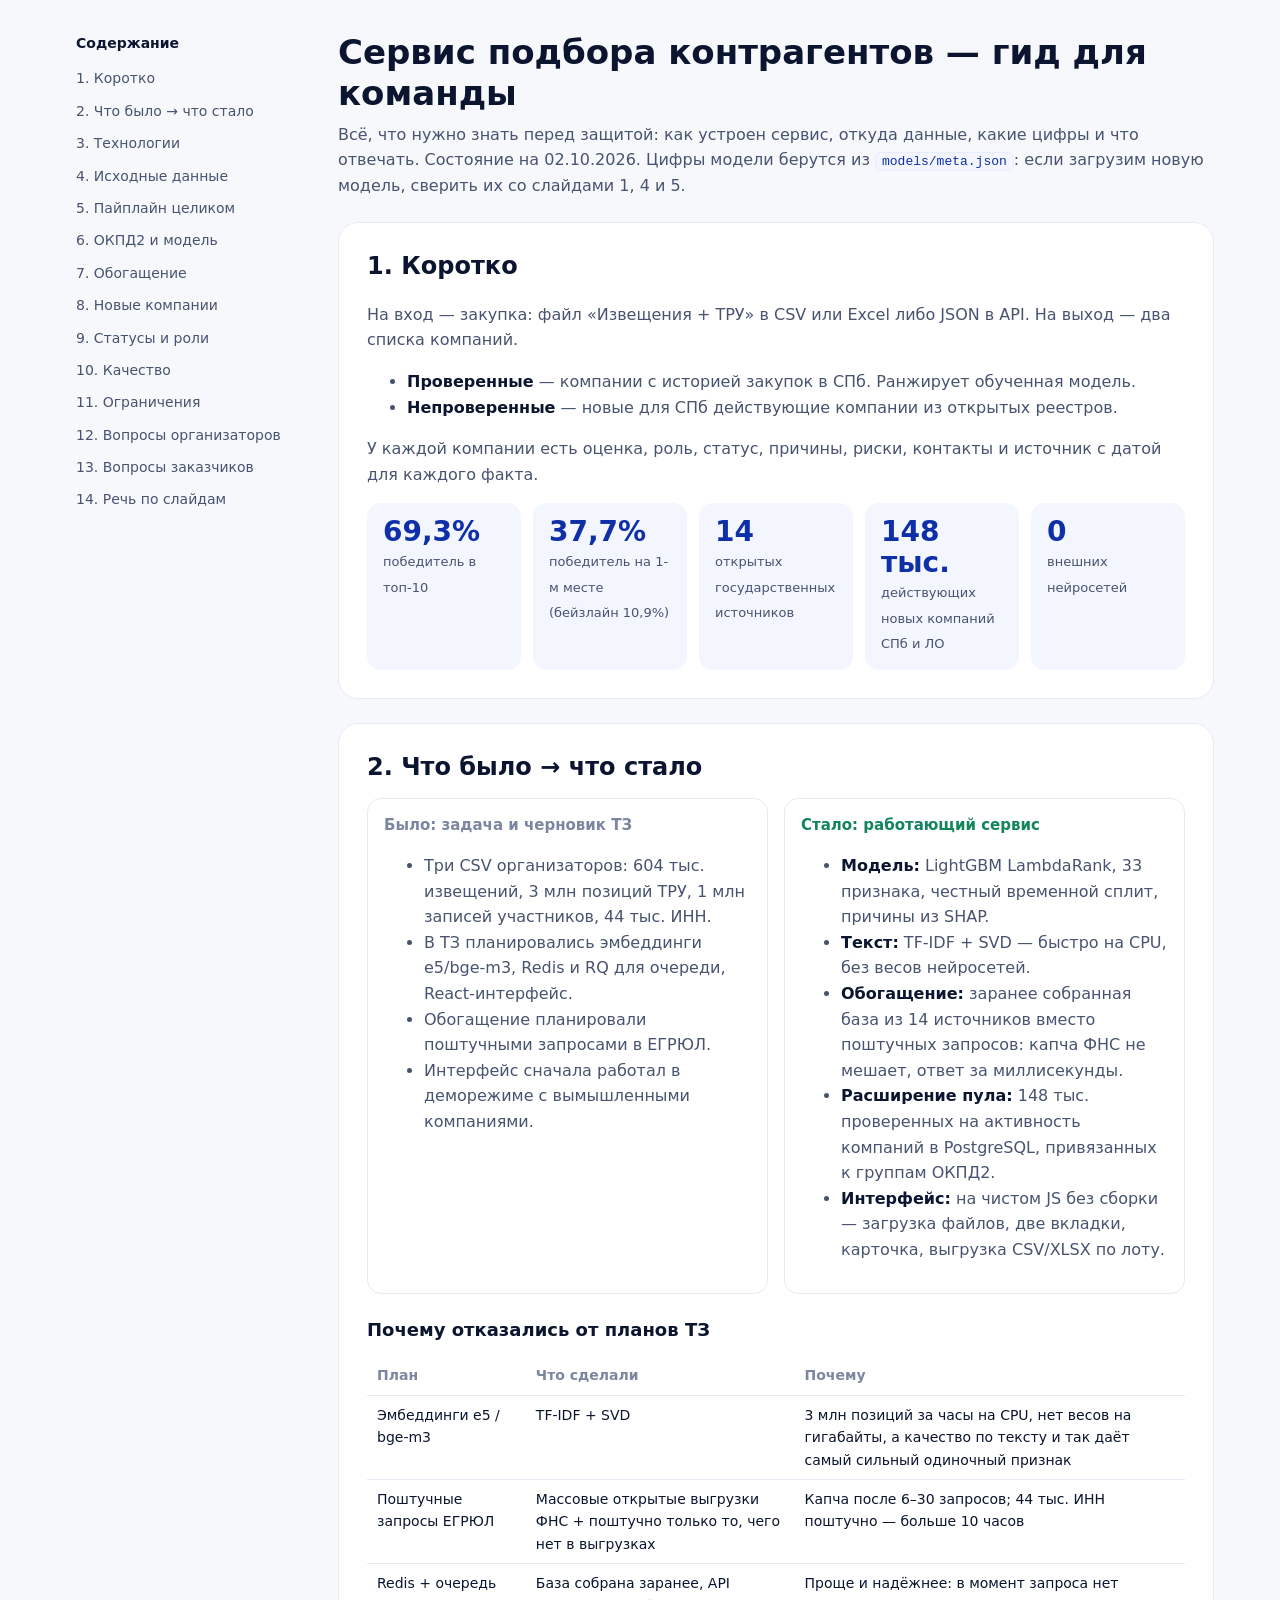
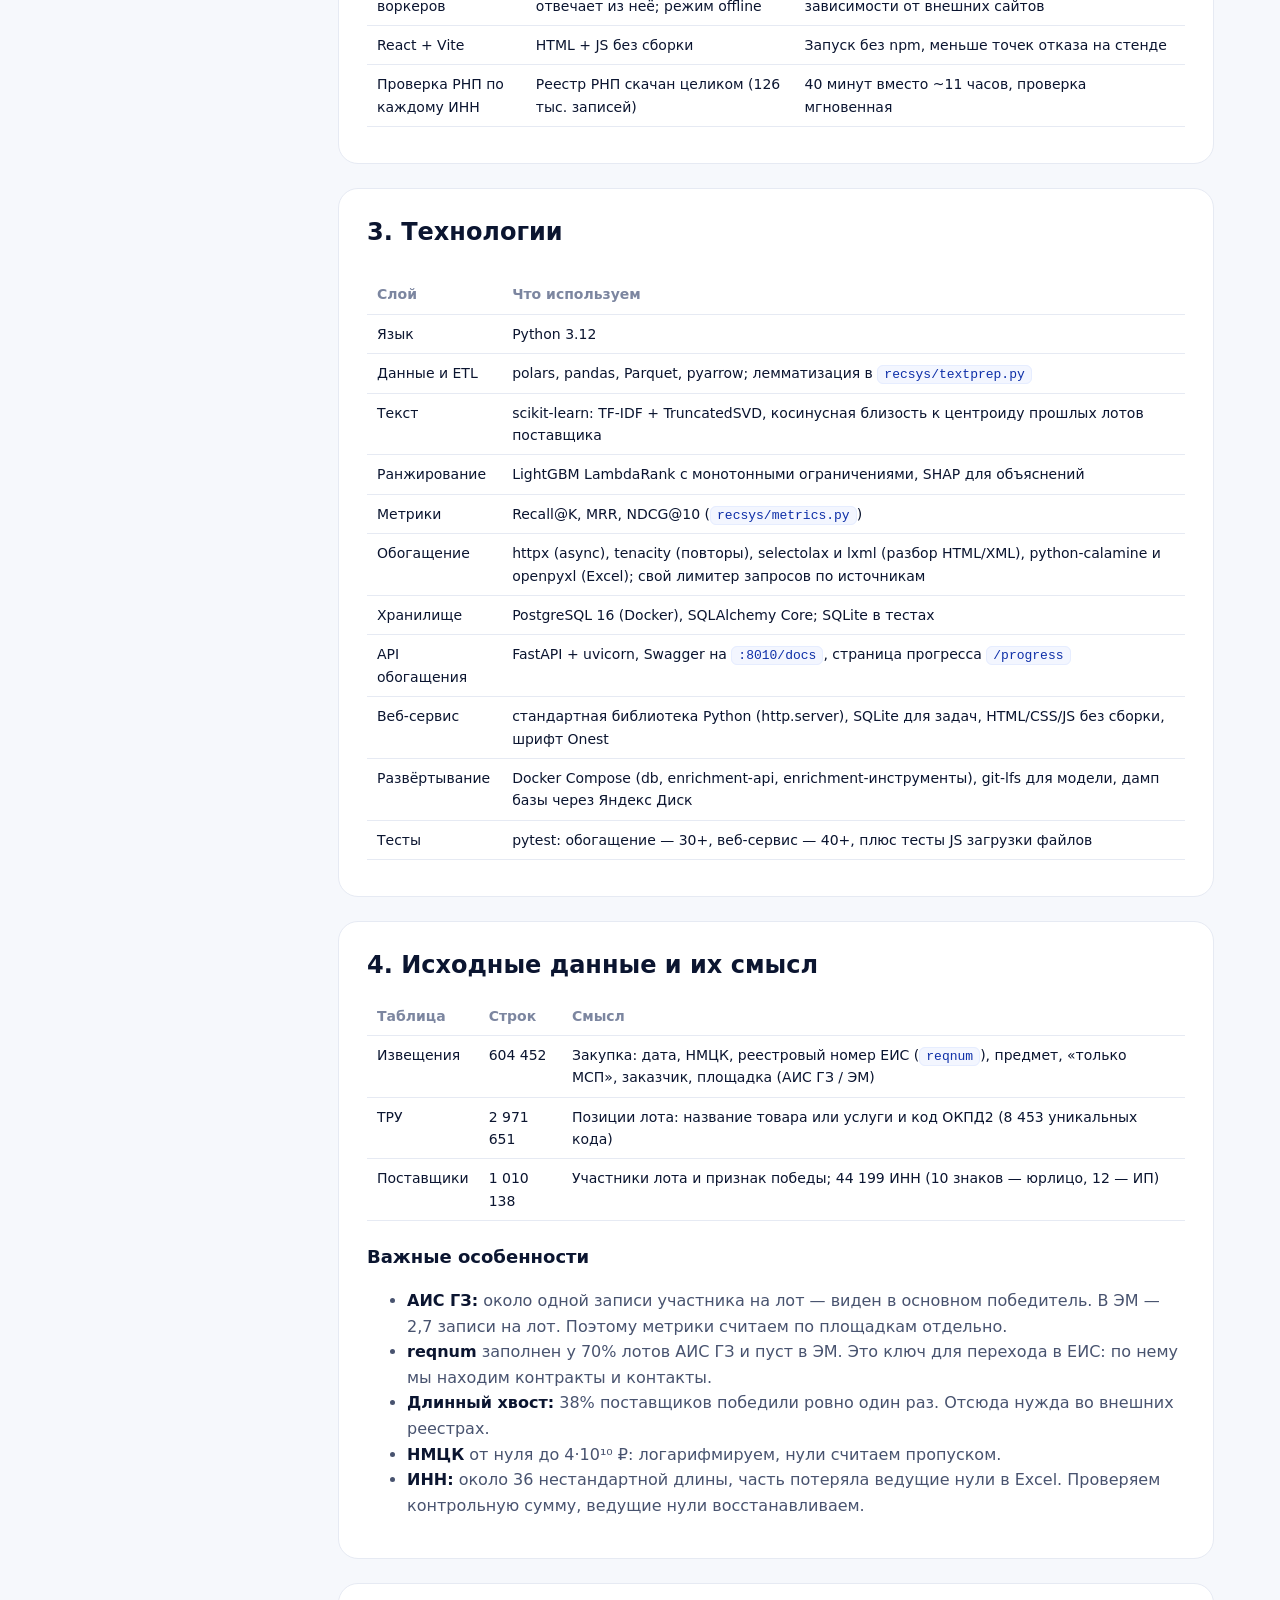
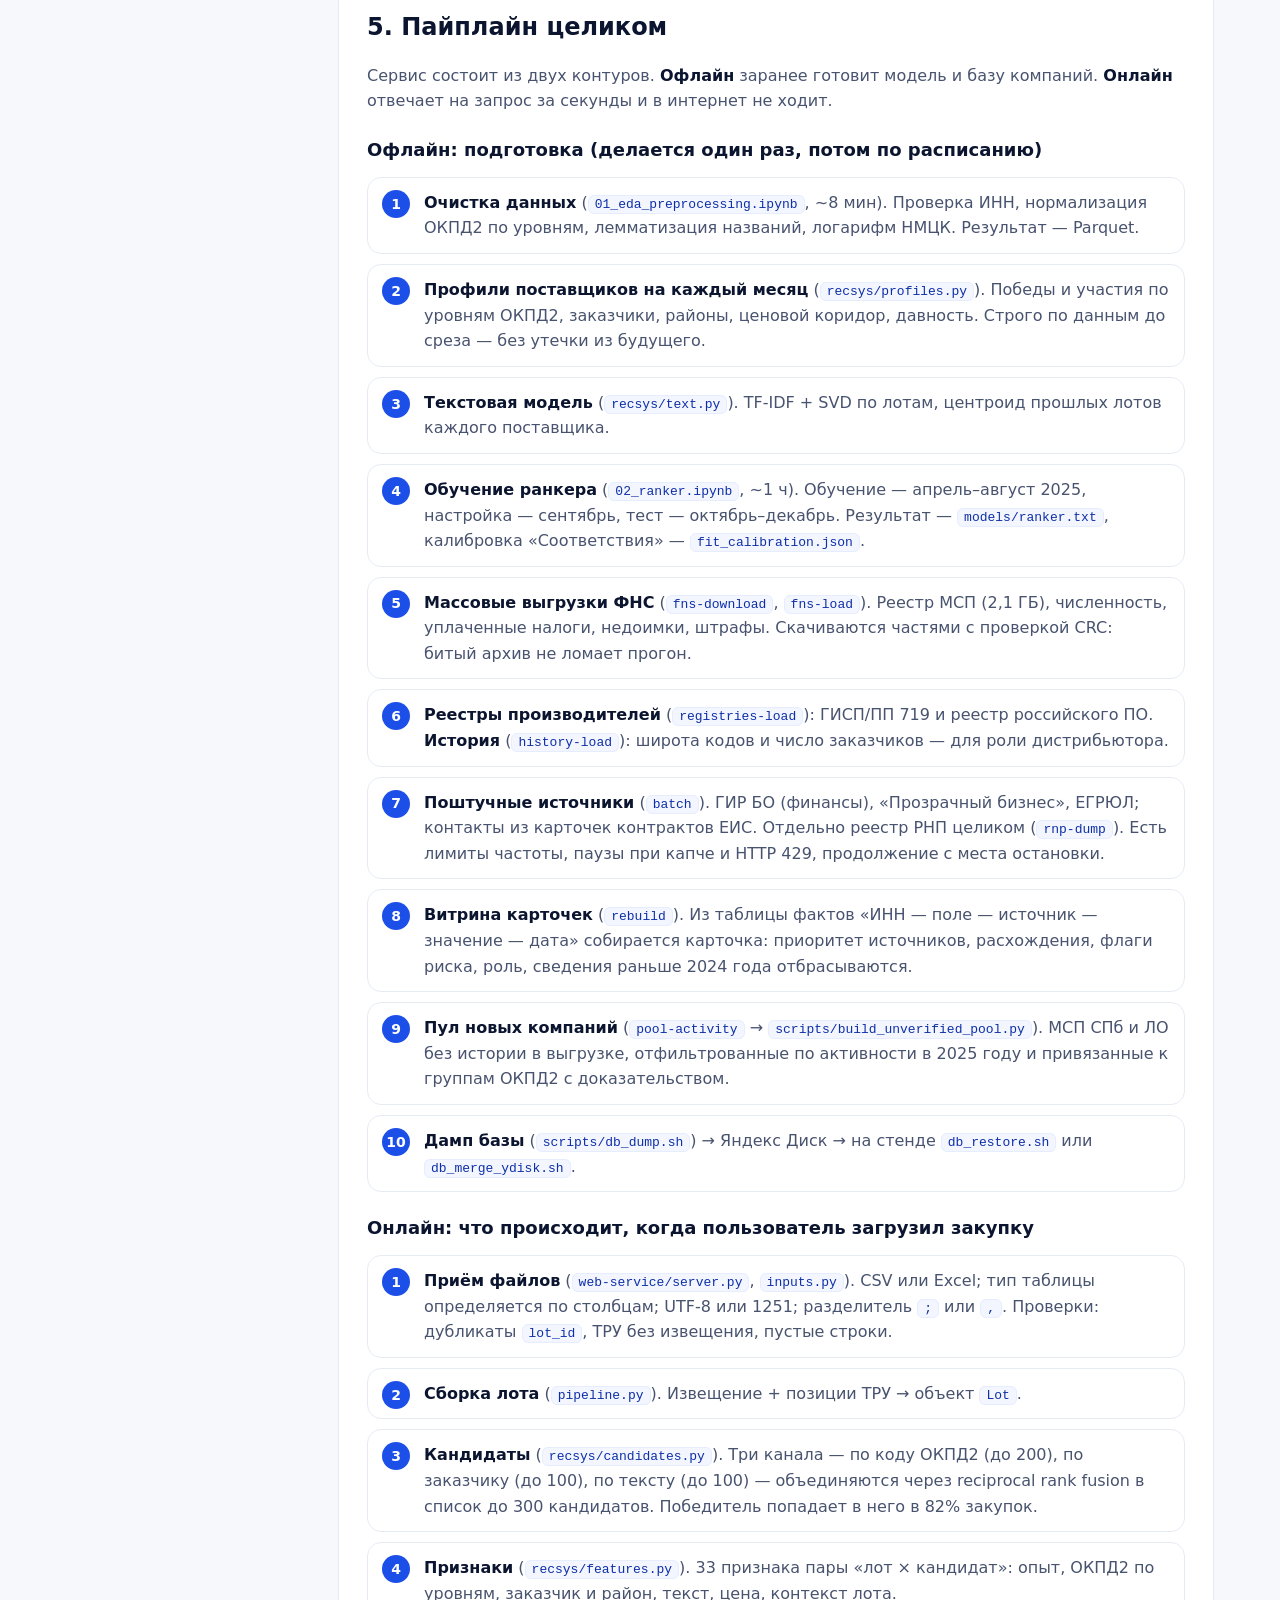
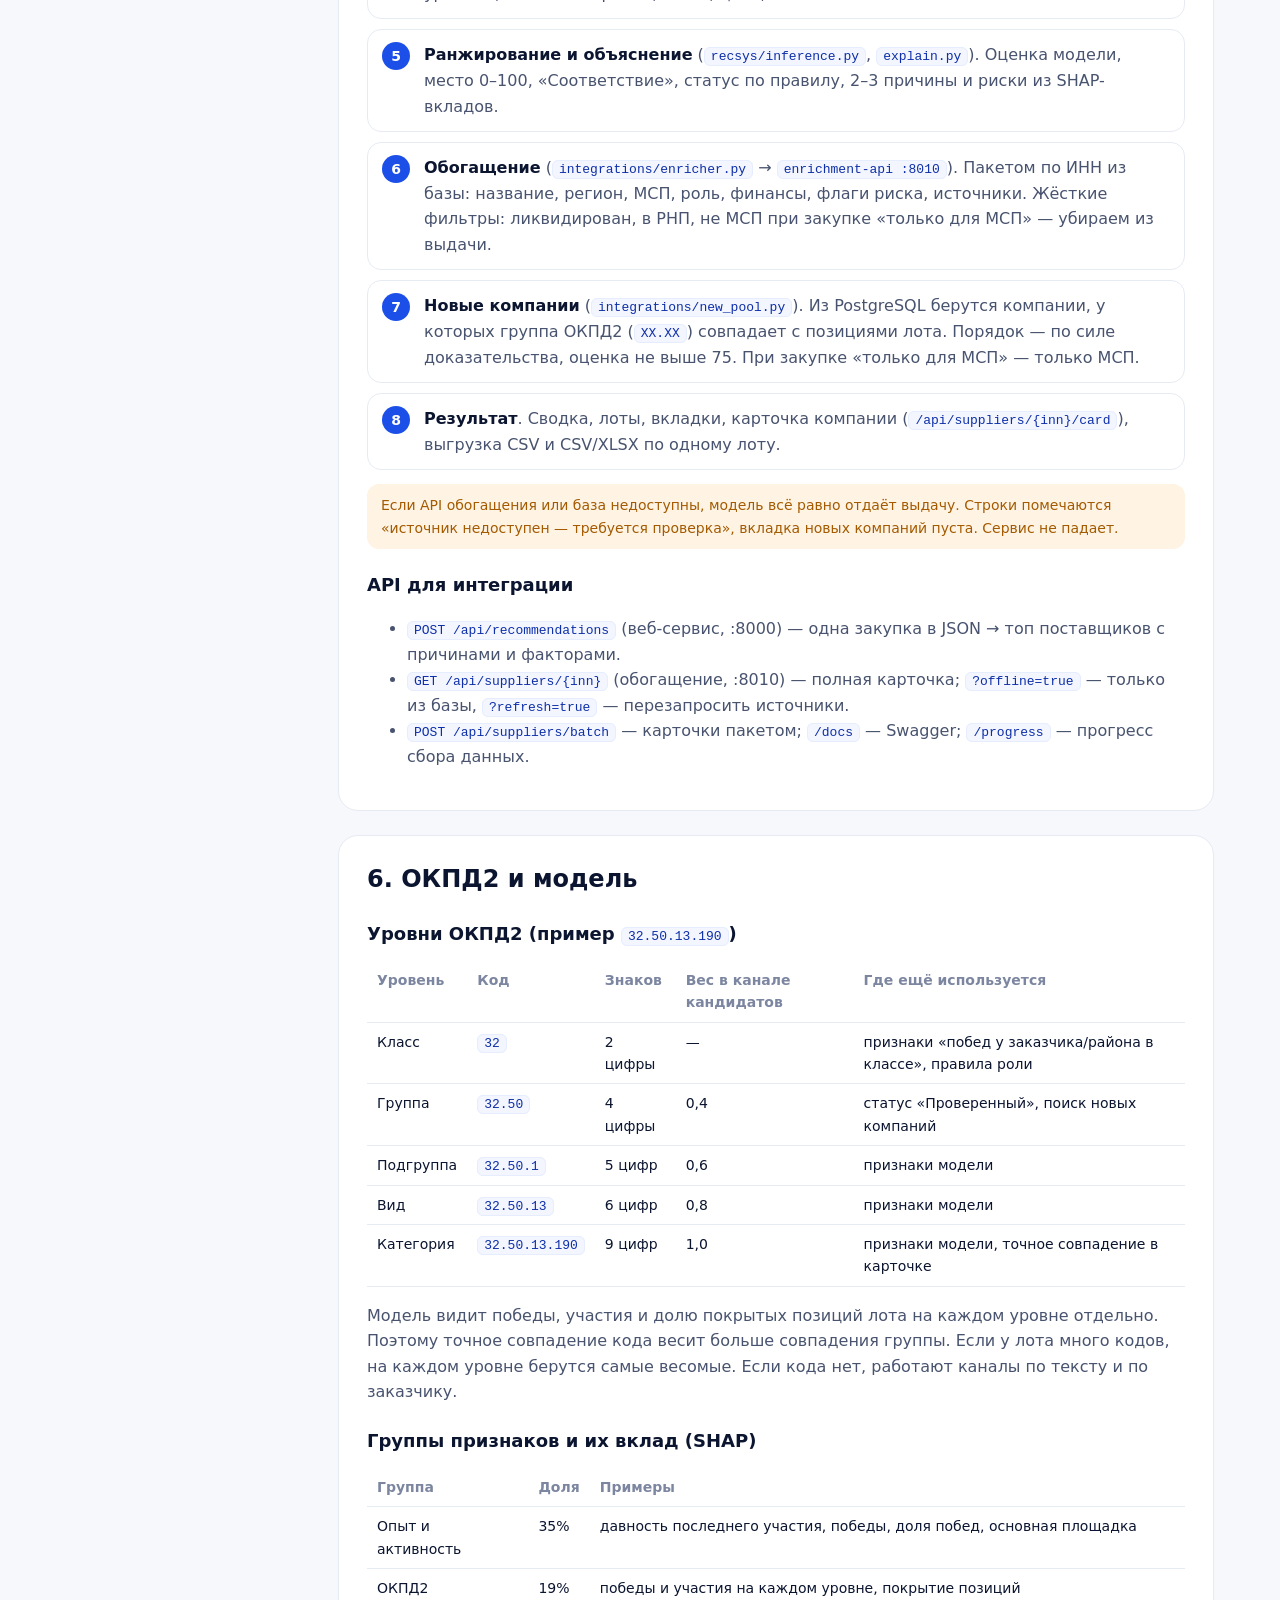
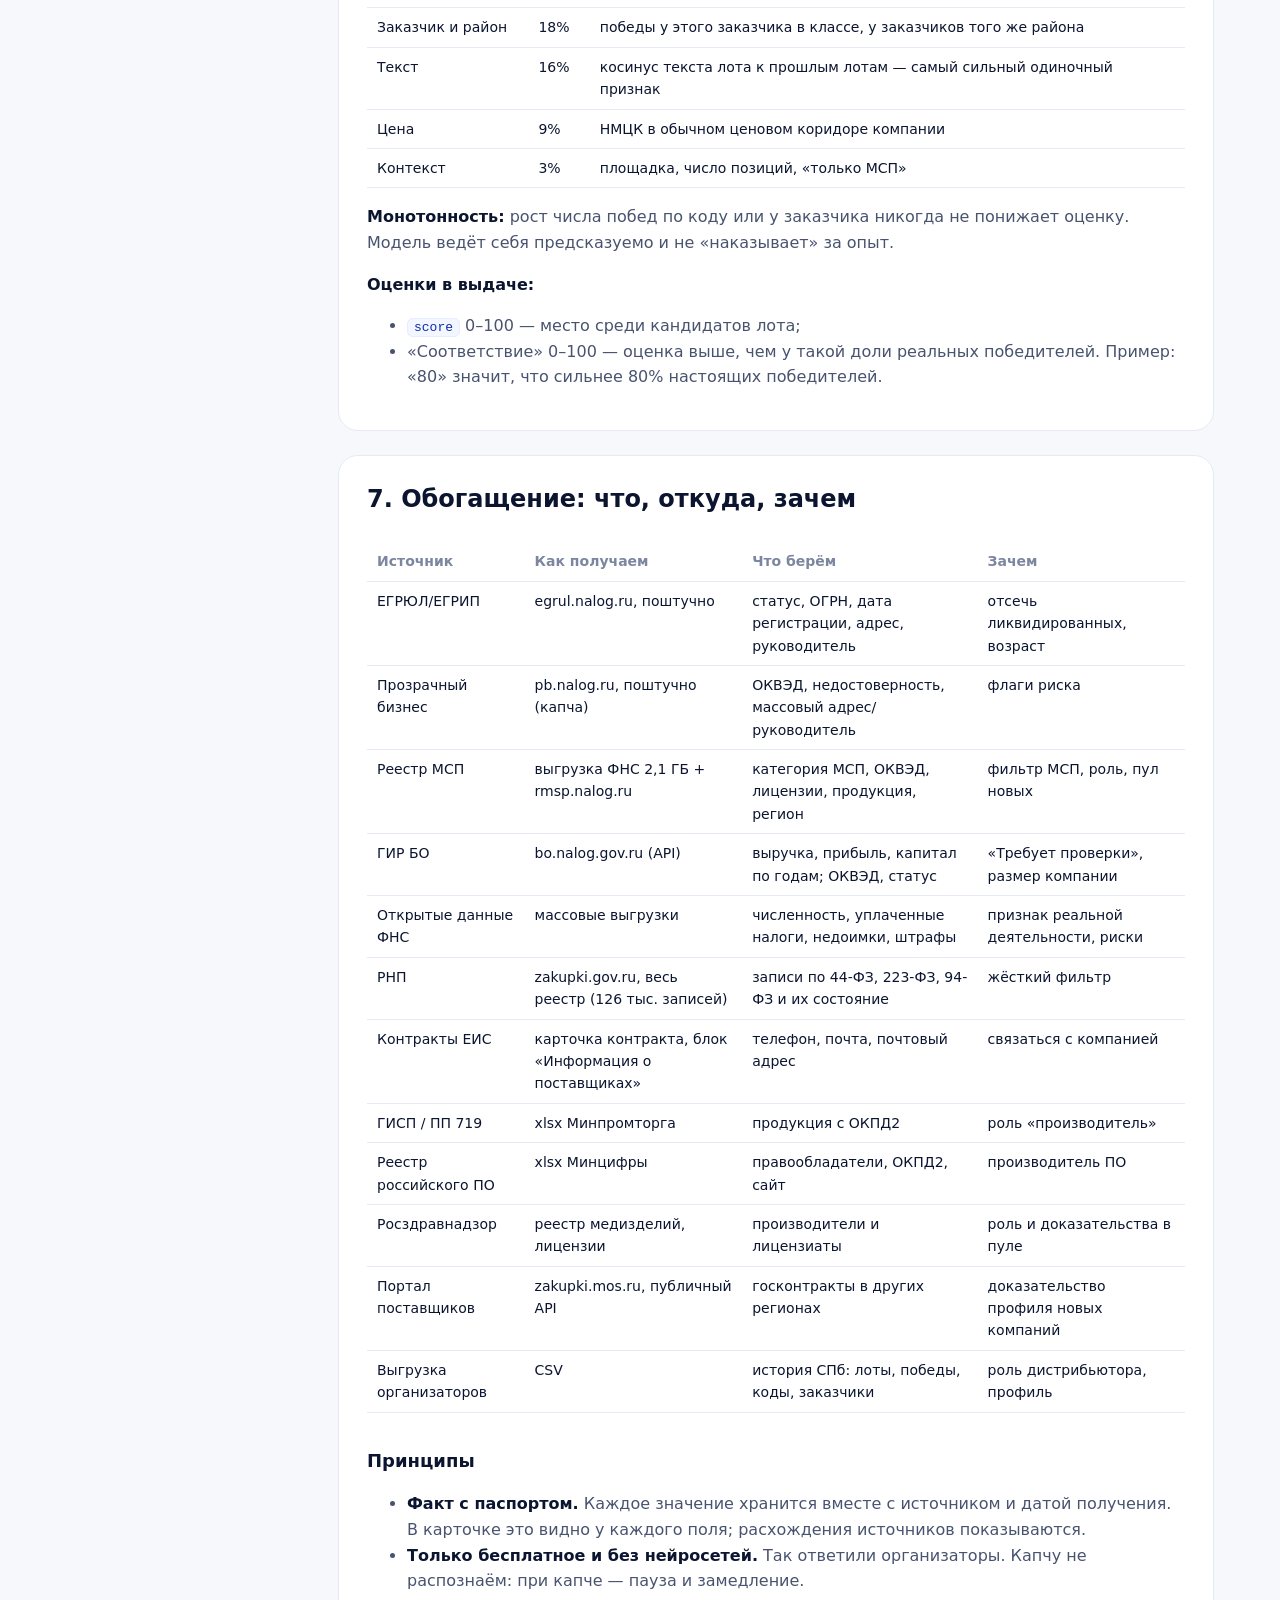
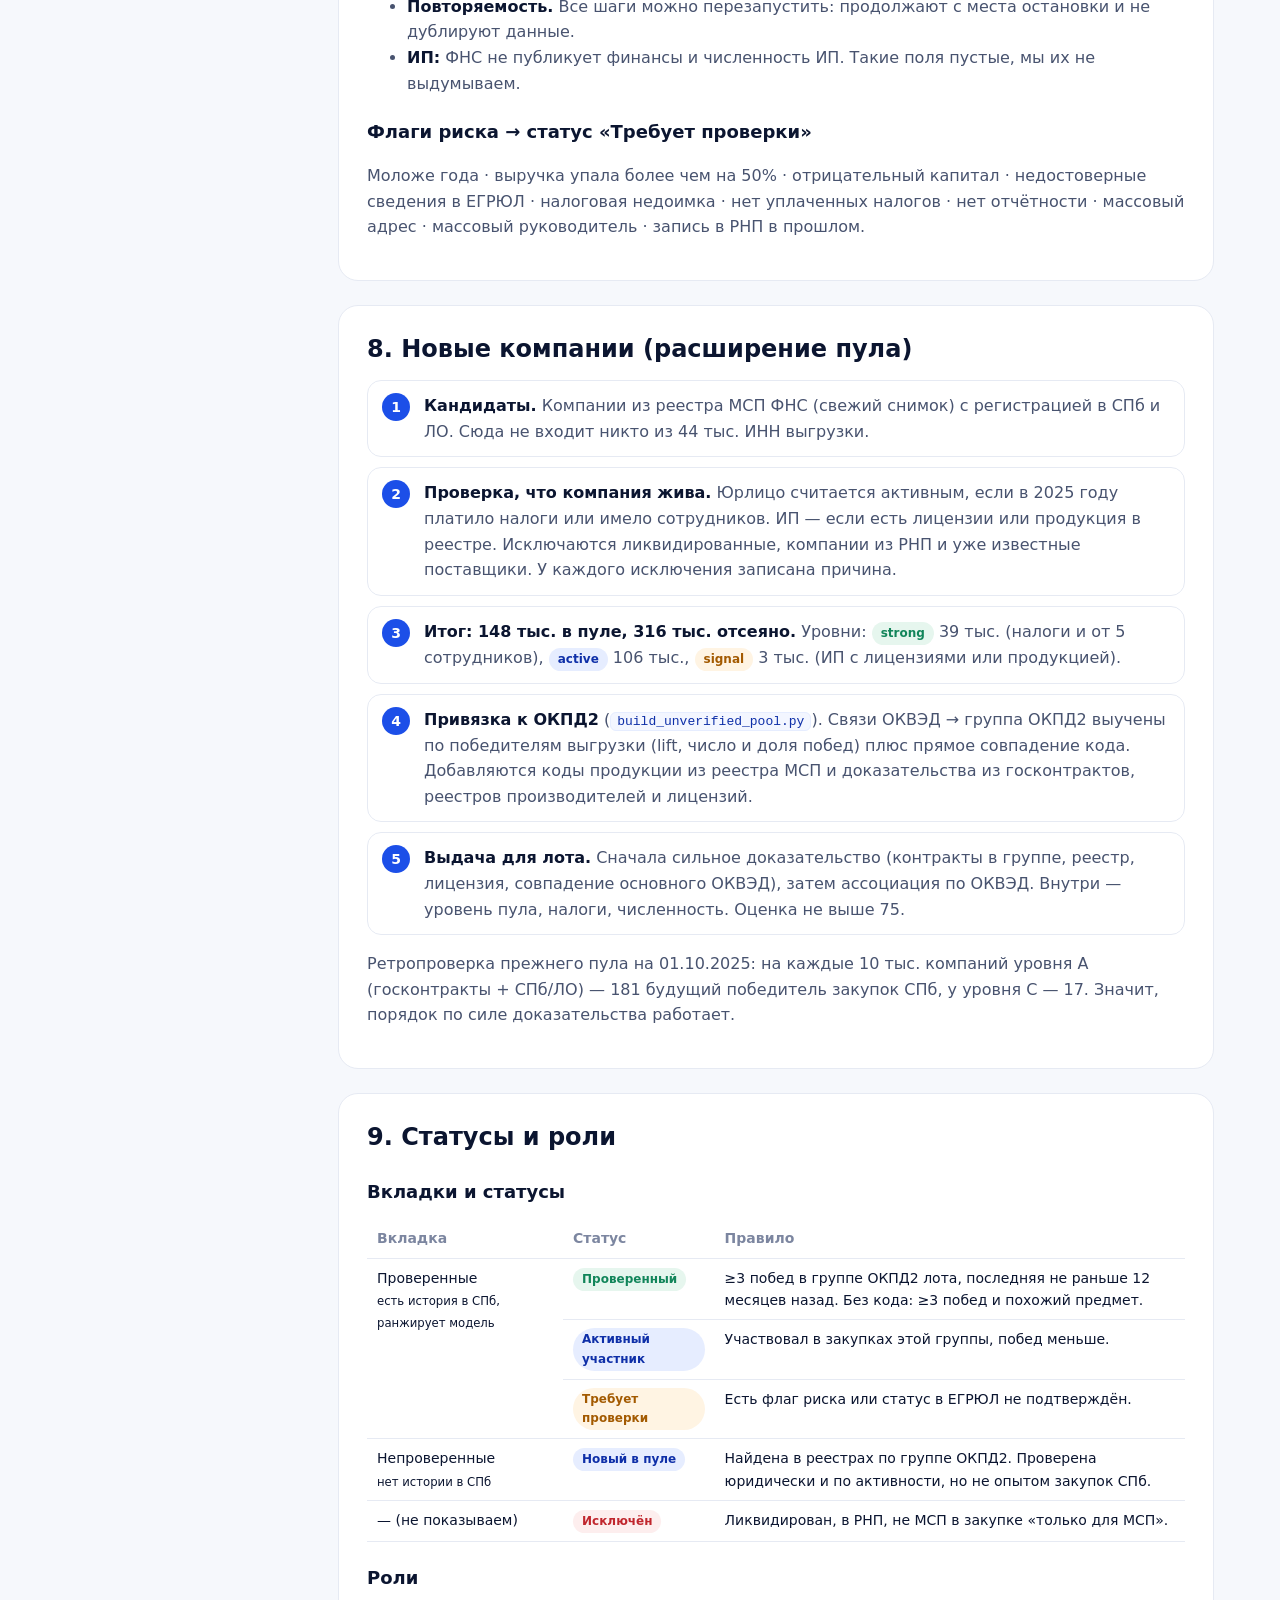
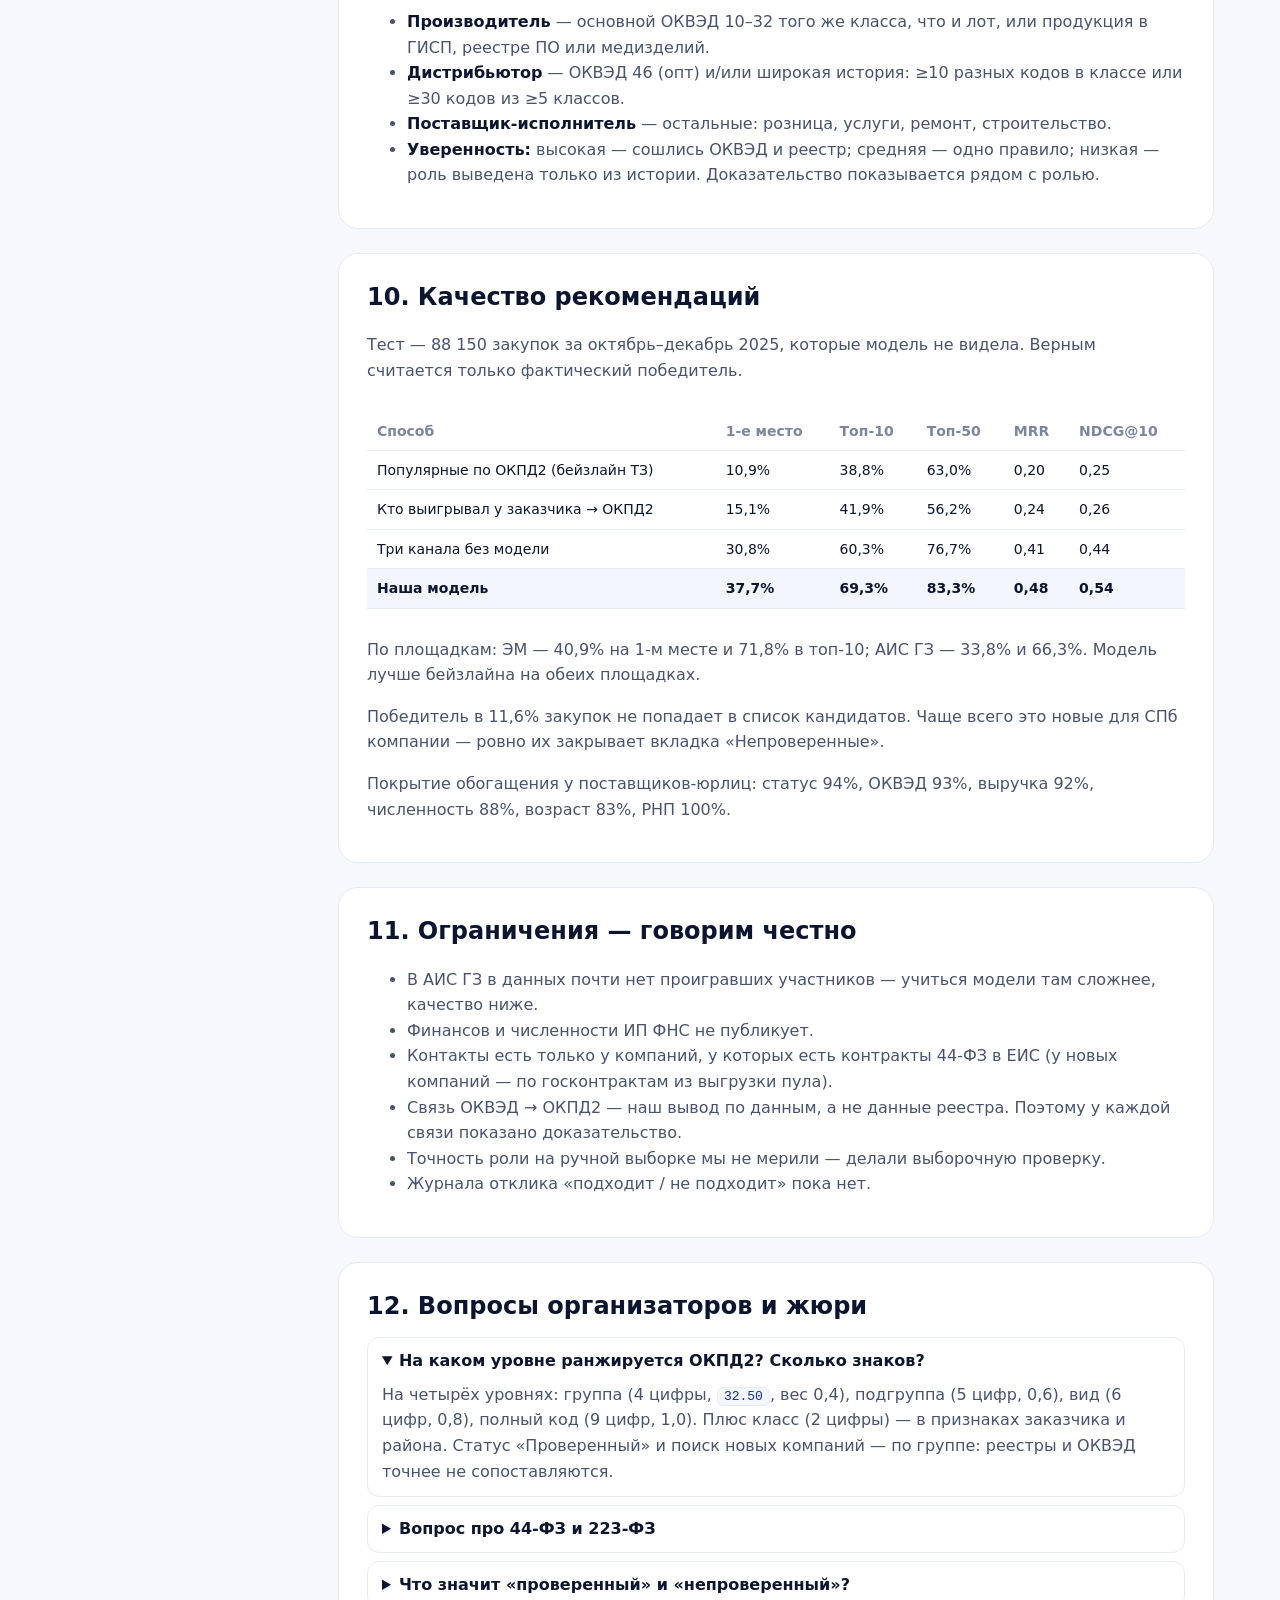
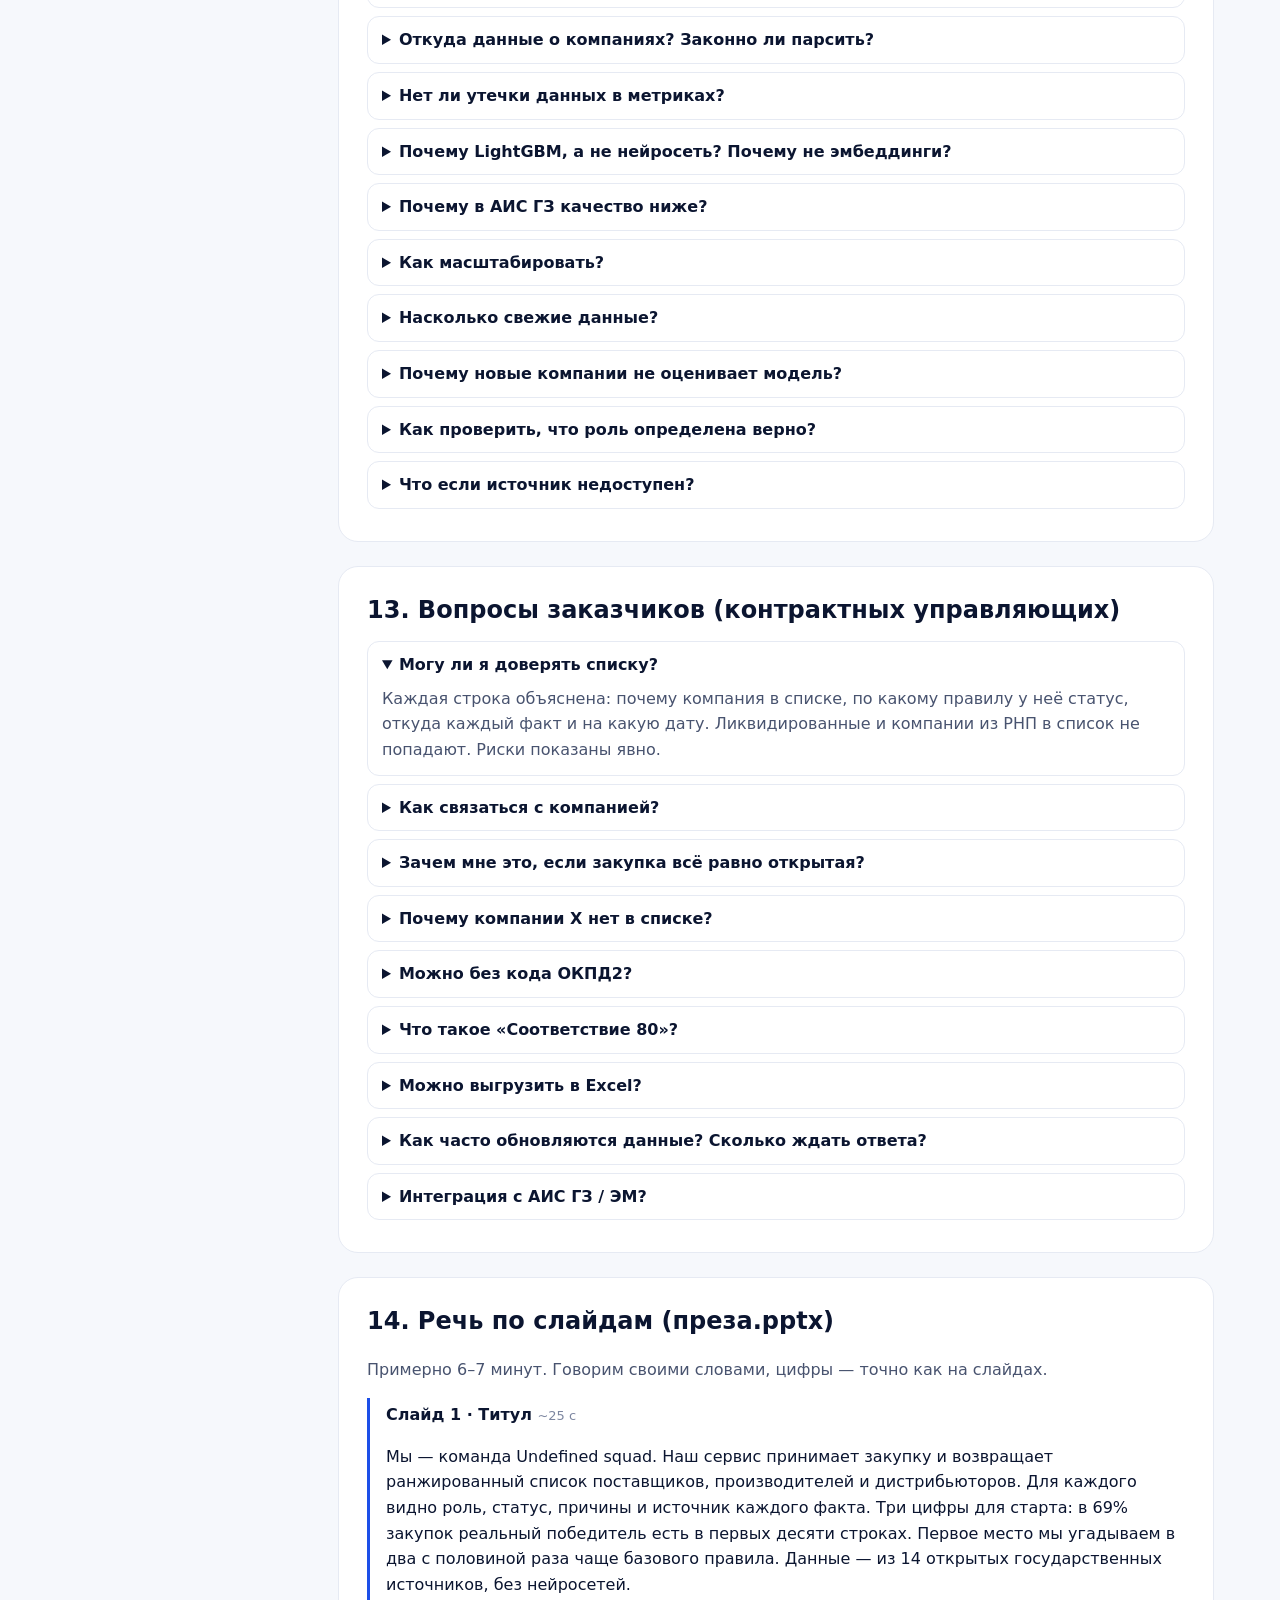
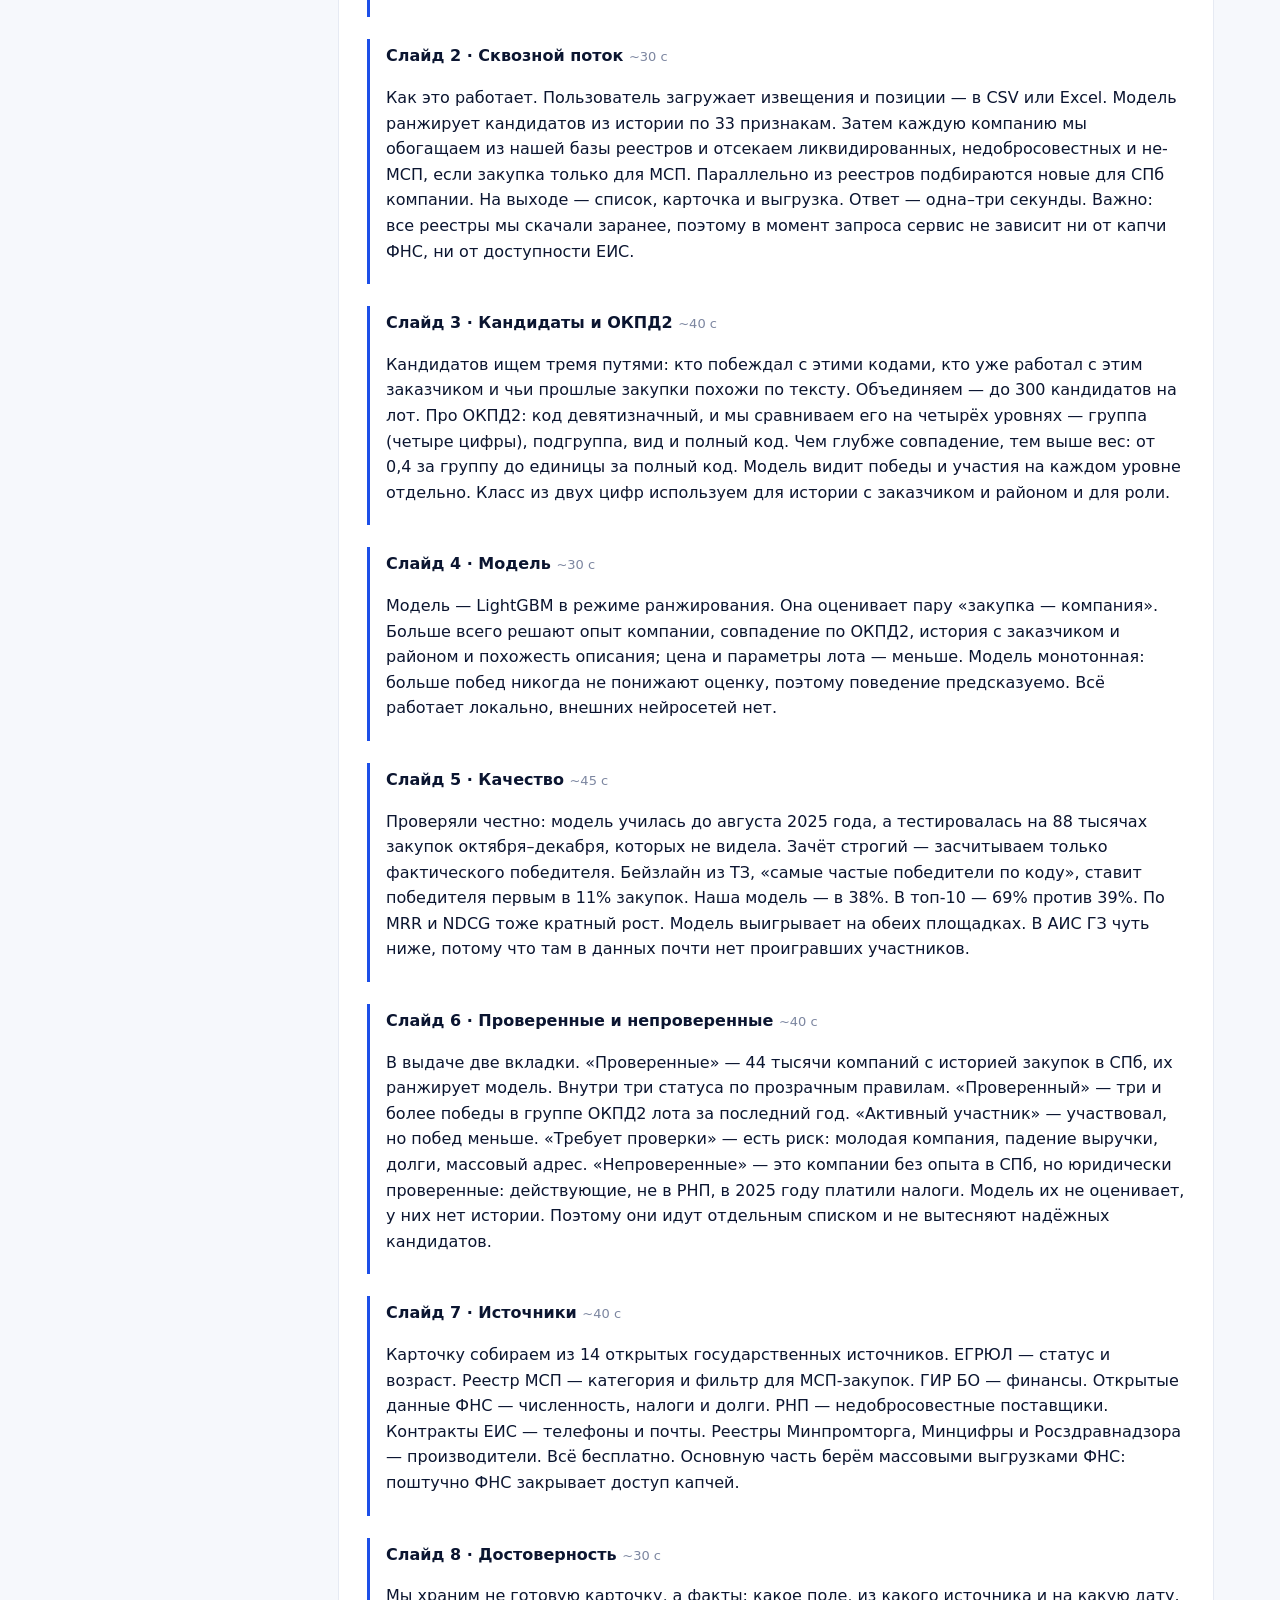
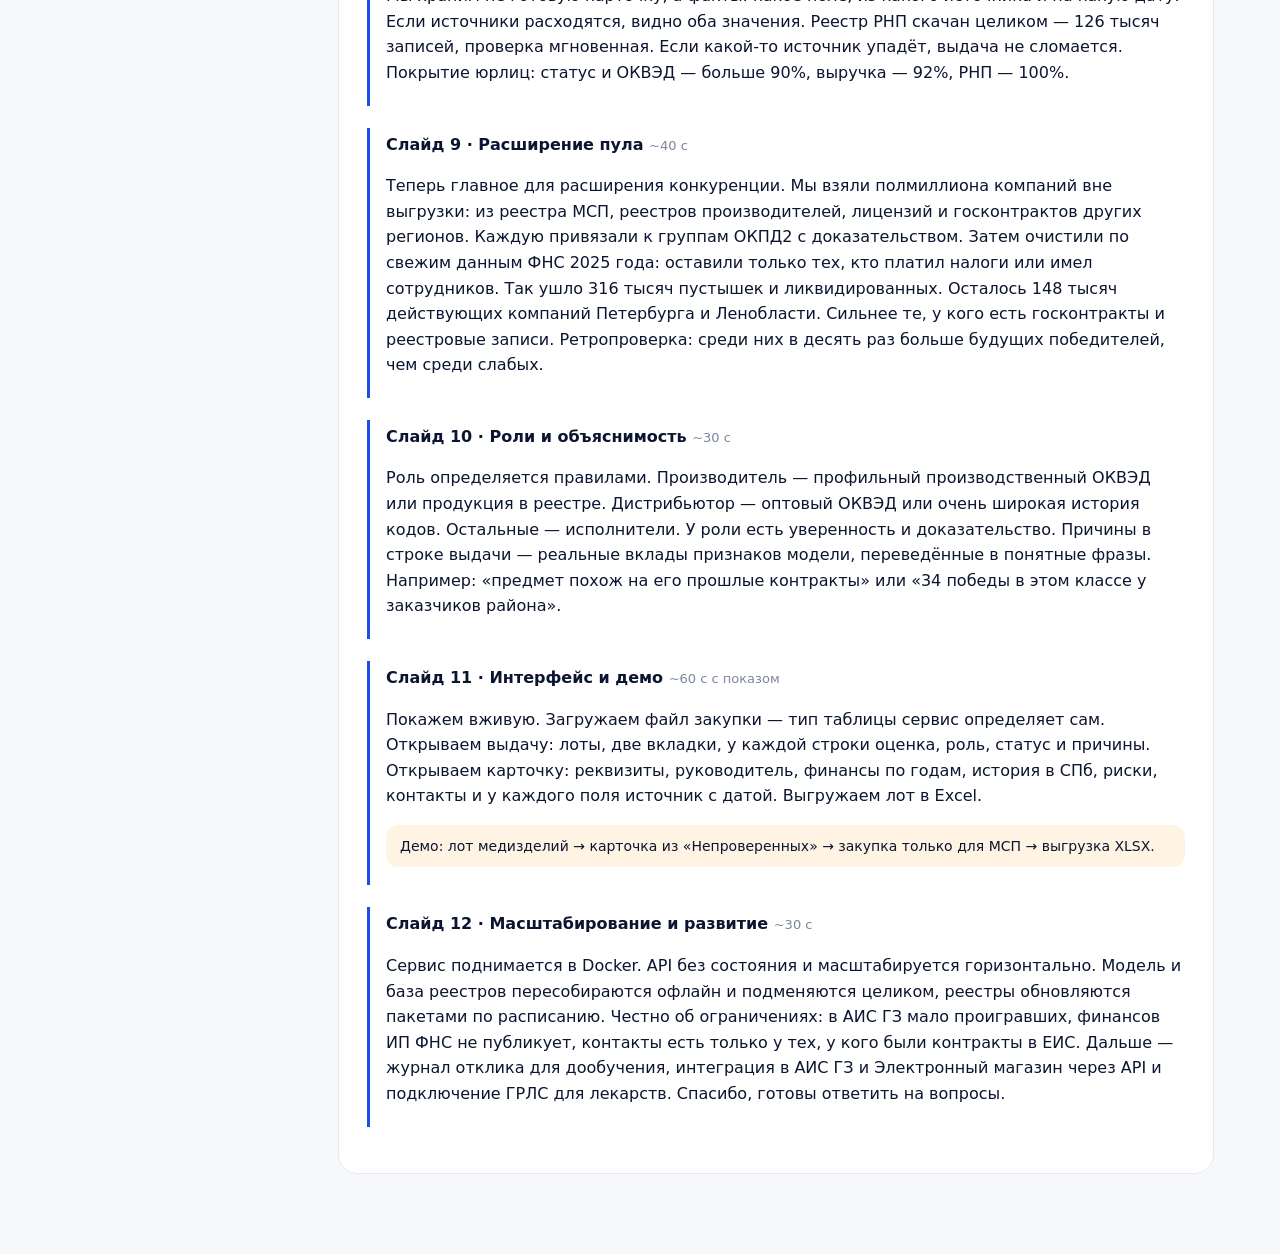
==== docs/project_guide.html @ 4569ef12 "docs: гид по проекту, тексты слайдов и презентация для защиты Co-Authored-By: Claude Opus 5.5 <norep" ====
<!doctype html>
<html lang="ru">
<head>
<meta charset="utf-8">
<meta name="viewport" content="width=device-width, initial-scale=1">
<title>Гид по проекту</title>
<style>
  :root {
    --accent: #1c4fe8; --accent-deep: #0e2fa8; --accent-50: #f3f6ff; --accent-100: #e6edff;
    --ink: #0b1530; --ink-2: #48536f; --ink-3: #7c86a0; --line: #e6eaf3;
    --bg: #f6f8fc; --surface: #ffffff;
    --ok: #12855a; --ok-bg: #e6f6ee; --warn: #a35a00; --warn-bg: #fff4e3; --danger: #c0262d; --danger-bg: #fdeeee;
  }
  @media (prefers-color-scheme: dark) {
    :root:not([data-theme="light"]) {
      --accent: #7b9cff; --accent-deep: #a9bdff; --accent-50: #18213d; --accent-100: #1f2b50;
      --ink: #e8ecf6; --ink-2: #b4bdd3; --ink-3: #8590aa; --line: #2a3350;
      --bg: #0d1222; --surface: #141b30;
      --ok: #4cc38a; --ok-bg: #12301f; --warn: #f0b35a; --warn-bg: #33250f; --danger: #ff7b7f; --danger-bg: #3a1618;
    }
  }
  :root[data-theme="dark"] {
    --accent: #7b9cff; --accent-deep: #a9bdff; --accent-50: #18213d; --accent-100: #1f2b50;
    --ink: #e8ecf6; --ink-2: #b4bdd3; --ink-3: #8590aa; --line: #2a3350;
    --bg: #0d1222; --surface: #141b30;
    --ok: #4cc38a; --ok-bg: #12301f; --warn: #f0b35a; --warn-bg: #33250f; --danger: #ff7b7f; --danger-bg: #3a1618;
  }
  * { box-sizing: border-box; }
  html { scroll-behavior: smooth; }
  body { margin: 0; background: var(--bg); color: var(--ink);
         font: 16px/1.6 "Onest", system-ui, -apple-system, "Segoe UI", Roboto, sans-serif; }
  .wrap { display: grid; grid-template-columns: 240px minmax(0, 1fr); gap: 32px; max-width: 1180px; margin: 0 auto; padding: 32px 16px 80px; }
  nav { position: sticky; top: 24px; align-self: start; font-size: 14px; }
  nav a { display: block; color: var(--ink-2); text-decoration: none; padding: 5px 10px; border-radius: 8px; }
  nav a:hover { background: var(--accent-50); color: var(--accent); }
  nav .t { font-weight: 700; color: var(--ink); padding: 0 10px 8px; }
  main { min-width: 0; }
  header h1 { font-size: 34px; line-height: 1.2; margin: 0 0 8px; }
  header p { color: var(--ink-2); margin: 0; }
  section { background: var(--surface); border: 1px solid var(--line); border-radius: 20px; padding: 24px 28px; margin-top: 24px; }
  h2 { font-size: 24px; margin: 0 0 12px; }
  h3 { font-size: 18px; margin: 22px 0 8px; }
  p, li { color: var(--ink-2); }
  strong { color: var(--ink); }
  code { font: 13px ui-monospace, "SF Mono", Consolas, monospace; background: var(--accent-50); color: var(--accent-deep);
         border: 1px solid var(--accent-100); padding: 1px 6px; border-radius: 6px; }
  table { width: 100%; border-collapse: collapse; font-size: 14px; margin: 12px 0; }
  th, td { text-align: left; padding: 8px 10px; border-bottom: 1px solid var(--line); vertical-align: top; }
  th { color: var(--ink-3); font-weight: 600; }
  .scroll { overflow-x: auto; }
  .hi td { background: var(--accent-50); font-weight: 600; color: var(--ink); }
  .kpis { display: grid; grid-template-columns: repeat(auto-fit, minmax(150px, 1fr)); gap: 12px; margin: 16px 0 4px; }
  .kpi { background: var(--accent-50); border-radius: 14px; padding: 14px 16px; }
  .kpi b { display: block; font-size: 28px; color: var(--accent-deep); line-height: 1.1; }
  .kpi span { font-size: 13px; color: var(--ink-2); }
  .flow { counter-reset: s; list-style: none; padding: 0; margin: 12px 0; }
  .flow > li { counter-increment: s; position: relative; padding: 12px 14px 12px 56px; margin-bottom: 10px;
               border: 1px solid var(--line); border-radius: 14px; }
  .flow > li::before { content: counter(s); position: absolute; left: 14px; top: 12px; width: 28px; height: 28px;
               border-radius: 50%; background: var(--accent); color: #fff; font-weight: 700; font-size: 14px;
               display: grid; place-items: center; }
  .flow > li > b { color: var(--ink); }
  .cols { display: grid; grid-template-columns: 1fr 1fr; gap: 16px; }
  .box { border: 1px solid var(--line); border-radius: 14px; padding: 14px 16px; }
  .box h4 { margin: 0 0 6px; font-size: 15px; }
  .was h4 { color: var(--ink-3); } .now h4 { color: var(--ok); }
  .note { background: var(--warn-bg); color: var(--warn); border-radius: 12px; padding: 10px 14px; font-size: 14px; }
  .pill { display: inline-block; font-size: 12px; font-weight: 600; padding: 2px 9px; border-radius: 999px; }
  .ok { background: var(--ok-bg); color: var(--ok); } .warn { background: var(--warn-bg); color: var(--warn); }
  .bad { background: var(--danger-bg); color: var(--danger); } .new { background: var(--accent-100); color: var(--accent-deep); }
  details { border: 1px solid var(--line); border-radius: 12px; padding: 10px 14px; margin: 8px 0; }
  summary { cursor: pointer; font-weight: 600; color: var(--ink); }
  details p, details ul { margin: 8px 0 2px; }
  .speech { border-left: 3px solid var(--accent); padding: 4px 0 4px 16px; margin: 14px 0 22px; }
  .speech .h { font-weight: 700; color: var(--ink); }
  .speech .time { color: var(--ink-3); font-size: 13px; font-weight: 400; }
  .speech p { color: var(--ink); }
  @media (max-width: 860px) {
    .wrap { grid-template-columns: 1fr; }
    nav { position: static; display: flex; flex-wrap: wrap; gap: 4px; }
    nav .t { width: 100%; }
    .cols { grid-template-columns: 1fr; }
    section { padding: 18px 16px; }
    header h1 { font-size: 26px; }
  }
</style>
</head>
<body>
<div class="wrap">
<nav>
  <div class="t">Содержание</div>
  <a href="#short">1. Коротко</a>
  <a href="#before-after">2. Что было → что стало</a>
  <a href="#tech">3. Технологии</a>
  <a href="#data">4. Исходные данные</a>
  <a href="#pipeline">5. Пайплайн целиком</a>
  <a href="#okpd">6. ОКПД2 и модель</a>
  <a href="#enrich">7. Обогащение</a>
  <a href="#pool">8. Новые компании</a>
  <a href="#status">9. Статусы и роли</a>
  <a href="#quality">10. Качество</a>
  <a href="#limits">11. Ограничения</a>
  <a href="#q-org">12. Вопросы организаторов</a>
  <a href="#q-client">13. Вопросы заказчиков</a>
  <a href="#speech">14. Речь по слайдам</a>
</nav>
<main>
<header>
  <h1>Сервис подбора контрагентов — гид для команды</h1>
  <p>Всё, что нужно знать перед защитой: как устроен сервис, откуда данные, какие цифры и что отвечать. Состояние на 02.10.2026.
     Цифры модели берутся из <code>models/meta.json</code>: если загрузим новую модель, сверить их со слайдами 1, 4 и 5.</p>
</header>

<section id="short">
  <h2>1. Коротко</h2>
  <p>На вход — закупка: файл «Извещения + ТРУ» в CSV или Excel либо JSON в API. На выход — два списка компаний.</p>
  <ul>
    <li><strong>Проверенные</strong> — компании с историей закупок в СПб. Ранжирует обученная модель.</li>
    <li><strong>Непроверенные</strong> — новые для СПб действующие компании из открытых реестров.</li>
  </ul>
  <p>У каждой компании есть оценка, роль, статус, причины, риски, контакты и источник с датой для каждого факта.</p>
  <div class="kpis">
    <div class="kpi"><b>69,3%</b><span>победитель в топ-10</span></div>
    <div class="kpi"><b>37,7%</b><span>победитель на 1-м месте (бейзлайн 10,9%)</span></div>
    <div class="kpi"><b>14</b><span>открытых государственных источников</span></div>
    <div class="kpi"><b>148 тыс.</b><span>действующих новых компаний СПб и ЛО</span></div>
    <div class="kpi"><b>0</b><span>внешних нейросетей</span></div>
  </div>
</section>

<section id="before-after">
  <h2>2. Что было → что стало</h2>
  <div class="cols">
    <div class="box was"><h4>Было: задача и черновик ТЗ</h4><ul>
      <li>Три CSV организаторов: 604 тыс. извещений, 3 млн позиций ТРУ, 1 млн записей участников, 44 тыс. ИНН.</li>
      <li>В ТЗ планировались эмбеддинги e5/bge-m3, Redis и RQ для очереди, React-интерфейс.</li>
      <li>Обогащение планировали поштучными запросами в ЕГРЮЛ.</li>
      <li>Интерфейс сначала работал в деморежиме с вымышленными компаниями.</li>
    </div>
    <div class="box now"><h4>Стало: работающий сервис</h4><ul>
      <li><strong>Модель:</strong> LightGBM LambdaRank, 33 признака, честный временной сплит, причины из SHAP.</li>
      <li><strong>Текст:</strong> TF-IDF + SVD — быстро на CPU, без весов нейросетей.</li>
      <li><strong>Обогащение:</strong> заранее собранная база из 14 источников вместо поштучных запросов: капча ФНС не мешает, ответ за миллисекунды.</li>
      <li><strong>Расширение пула:</strong> 148 тыс. проверенных на активность компаний в PostgreSQL, привязанных к группам ОКПД2.</li>
      <li><strong>Интерфейс:</strong> на чистом JS без сборки — загрузка файлов, две вкладки, карточка, выгрузка CSV/XLSX по лоту.</li>
    </div>
  </div>
  <h3>Почему отказались от планов ТЗ</h3>
  <table>
    <tr><th>План</th><th>Что сделали</th><th>Почему</th></tr>
    <tr><td>Эмбеддинги e5 / bge-m3</td><td>TF-IDF + SVD</td><td>3 млн позиций за часы на CPU, нет весов на гигабайты, а качество по тексту и так даёт самый сильный одиночный признак</td></tr>
    <tr><td>Поштучные запросы ЕГРЮЛ</td><td>Массовые открытые выгрузки ФНС + поштучно только то, чего нет в выгрузках</td><td>Капча после 6–30 запросов; 44 тыс. ИНН поштучно — больше 10 часов</td></tr>
    <tr><td>Redis + очередь воркеров</td><td>База собрана заранее, API отвечает из неё; режим offline</td><td>Проще и надёжнее: в момент запроса нет зависимости от внешних сайтов</td></tr>
    <tr><td>React + Vite</td><td>HTML + JS без сборки</td><td>Запуск без npm, меньше точек отказа на стенде</td></tr>
    <tr><td>Проверка РНП по каждому ИНН</td><td>Реестр РНП скачан целиком (126 тыс. записей)</td><td>40 минут вместо ~11 часов, проверка мгновенная</td></tr>
  </table>
</section>

<section id="tech">
  <h2>3. Технологии</h2>
  <div class="scroll"><table>
    <tr><th>Слой</th><th>Что используем</th></tr>
    <tr><td>Язык</td><td>Python 3.12</td></tr>
    <tr><td>Данные и ETL</td><td>polars, pandas, Parquet, pyarrow; лемматизация в <code>recsys/textprep.py</code></td></tr>
    <tr><td>Текст</td><td>scikit-learn: TF-IDF + TruncatedSVD, косинусная близость к центроиду прошлых лотов поставщика</td></tr>
    <tr><td>Ранжирование</td><td>LightGBM LambdaRank с монотонными ограничениями, SHAP для объяснений</td></tr>
    <tr><td>Метрики</td><td>Recall@K, MRR, NDCG@10 (<code>recsys/metrics.py</code>)</td></tr>
    <tr><td>Обогащение</td><td>httpx (async), tenacity (повторы), selectolax и lxml (разбор HTML/XML), python-calamine и openpyxl (Excel); свой лимитер запросов по источникам</td></tr>
    <tr><td>Хранилище</td><td>PostgreSQL 16 (Docker), SQLAlchemy Core; SQLite в тестах</td></tr>
    <tr><td>API обогащения</td><td>FastAPI + uvicorn, Swagger на <code>:8010/docs</code>, страница прогресса <code>/progress</code></td></tr>
    <tr><td>Веб-сервис</td><td>стандартная библиотека Python (http.server), SQLite для задач, HTML/CSS/JS без сборки, шрифт Onest</td></tr>
    <tr><td>Развёртывание</td><td>Docker Compose (db, enrichment-api, enrichment-инструменты), git-lfs для модели, дамп базы через Яндекс Диск</td></tr>
    <tr><td>Тесты</td><td>pytest: обогащение — 30+, веб-сервис — 40+, плюс тесты JS загрузки файлов</td></tr>
  </table></div>
</section>

<section id="data">
  <h2>4. Исходные данные и их смысл</h2>
  <table>
    <tr><th>Таблица</th><th>Строк</th><th>Смысл</th></tr>
    <tr><td>Извещения</td><td>604 452</td><td>Закупка: дата, НМЦК, реестровый номер ЕИС (<code>reqnum</code>), предмет, «только МСП», заказчик, площадка (АИС ГЗ / ЭМ)</td></tr>
    <tr><td>ТРУ</td><td>2 971 651</td><td>Позиции лота: название товара или услуги и код ОКПД2 (8 453 уникальных кода)</td></tr>
    <tr><td>Поставщики</td><td>1 010 138</td><td>Участники лота и признак победы; 44 199 ИНН (10 знаков — юрлицо, 12 — ИП)</td></tr>
  </table>
  <h3>Важные особенности</h3>
  <ul>
    <li><strong>АИС ГЗ:</strong> около одной записи участника на лот — виден в основном победитель. В ЭМ — 2,7 записи на лот. Поэтому метрики считаем по площадкам отдельно.</li>
    <li><strong>reqnum</strong> заполнен у 70% лотов АИС ГЗ и пуст в ЭМ. Это ключ для перехода в ЕИС: по нему мы находим контракты и контакты.</li>
    <li><strong>Длинный хвост:</strong> 38% поставщиков победили ровно один раз. Отсюда нужда во внешних реестрах.</li>
    <li><strong>НМЦК</strong> от нуля до 4·10¹⁰ ₽: логарифмируем, нули считаем пропуском.</li>
    <li><strong>ИНН:</strong> около 36 нестандартной длины, часть потеряла ведущие нули в Excel. Проверяем контрольную сумму, ведущие нули восстанавливаем.</li>
  </ul>
</section>

<section id="pipeline">
  <h2>5. Пайплайн целиком</h2>
  <p>Сервис состоит из двух контуров. <strong>Офлайн</strong> заранее готовит модель и базу компаний. <strong>Онлайн</strong> отвечает на запрос за секунды и в интернет не ходит.</p>

  <h3>Офлайн: подготовка (делается один раз, потом по расписанию)</h3>
  <ol class="flow">
    <li><b>Очистка данных</b> (<code>01_eda_preprocessing.ipynb</code>, ~8 мин). Проверка ИНН, нормализация ОКПД2 по уровням, лемматизация названий, логарифм НМЦК. Результат — Parquet.</li>
    <li><b>Профили поставщиков на каждый месяц</b> (<code>recsys/profiles.py</code>). Победы и участия по уровням ОКПД2, заказчики, районы, ценовой коридор, давность. Строго по данным до среза — без утечки из будущего.</li>
    <li><b>Текстовая модель</b> (<code>recsys/text.py</code>). TF-IDF + SVD по лотам, центроид прошлых лотов каждого поставщика.</li>
    <li><b>Обучение ранкера</b> (<code>02_ranker.ipynb</code>, ~1 ч). Обучение — апрель–август 2025, настройка — сентябрь, тест — октябрь–декабрь. Результат — <code>models/ranker.txt</code>, калибровка «Соответствия» — <code>fit_calibration.json</code>.</li>
    <li><b>Массовые выгрузки ФНС</b> (<code>fns-download</code>, <code>fns-load</code>). Реестр МСП (2,1 ГБ), численность, уплаченные налоги, недоимки, штрафы. Скачиваются частями с проверкой CRC: битый архив не ломает прогон.</li>
    <li><b>Реестры производителей</b> (<code>registries-load</code>): ГИСП/ПП 719 и реестр российского ПО. <b>История</b> (<code>history-load</code>): широта кодов и число заказчиков — для роли дистрибьютора.</li>
    <li><b>Поштучные источники</b> (<code>batch</code>). ГИР БО (финансы), «Прозрачный бизнес», ЕГРЮЛ; контакты из карточек контрактов ЕИС. Отдельно реестр РНП целиком (<code>rnp-dump</code>). Есть лимиты частоты, паузы при капче и HTTP 429, продолжение с места остановки.</li>
    <li><b>Витрина карточек</b> (<code>rebuild</code>). Из таблицы фактов «ИНН — поле — источник — значение — дата» собирается карточка: приоритет источников, расхождения, флаги риска, роль, сведения раньше 2024 года отбрасываются.</li>
    <li><b>Пул новых компаний</b> (<code>pool-activity</code> → <code>scripts/build_unverified_pool.py</code>). МСП СПб и ЛО без истории в выгрузке, отфильтрованные по активности в 2025 году и привязанные к группам ОКПД2 с доказательством.</li>
    <li><b>Дамп базы</b> (<code>scripts/db_dump.sh</code>) → Яндекс Диск → на стенде <code>db_restore.sh</code> или <code>db_merge_ydisk.sh</code>.</li>
  </ol>

  <h3>Онлайн: что происходит, когда пользователь загрузил закупку</h3>
  <ol class="flow">
    <li><b>Приём файлов</b> (<code>web-service/server.py</code>, <code>inputs.py</code>). CSV или Excel; тип таблицы определяется по столбцам; UTF-8 или 1251; разделитель <code>;</code> или <code>,</code>. Проверки: дубликаты <code>lot_id</code>, ТРУ без извещения, пустые строки.</li>
    <li><b>Сборка лота</b> (<code>pipeline.py</code>). Извещение + позиции ТРУ → объект <code>Lot</code>.</li>
    <li><b>Кандидаты</b> (<code>recsys/candidates.py</code>). Три канала — по коду ОКПД2 (до 200), по заказчику (до 100), по тексту (до 100) — объединяются через reciprocal rank fusion в список до 300 кандидатов. Победитель попадает в него в 82% закупок.</li>
    <li><b>Признаки</b> (<code>recsys/features.py</code>). 33 признака пары «лот × кандидат»: опыт, ОКПД2 по уровням, заказчик и район, текст, цена, контекст лота.</li>
    <li><b>Ранжирование и объяснение</b> (<code>recsys/inference.py</code>, <code>explain.py</code>). Оценка модели, место 0–100, «Соответствие», статус по правилу, 2–3 причины и риски из SHAP-вкладов.</li>
    <li><b>Обогащение</b> (<code>integrations/enricher.py</code> → <code>enrichment-api :8010</code>). Пакетом по ИНН из базы: название, регион, МСП, роль, финансы, флаги риска, источники. Жёсткие фильтры: ликвидирован, в РНП, не МСП при закупке «только для МСП» — убираем из выдачи.</li>
    <li><b>Новые компании</b> (<code>integrations/new_pool.py</code>). Из PostgreSQL берутся компании, у которых группа ОКПД2 (<code>XX.XX</code>) совпадает с позициями лота. Порядок — по силе доказательства, оценка не выше 75. При закупке «только для МСП» — только МСП.</li>
    <li><b>Результат</b>. Сводка, лоты, вкладки, карточка компании (<code>/api/suppliers/{inn}/card</code>), выгрузка CSV и CSV/XLSX по одному лоту.</li>
  </ol>
  <p class="note">Если API обогащения или база недоступны, модель всё равно отдаёт выдачу. Строки помечаются «источник недоступен — требуется проверка», вкладка новых компаний пуста. Сервис не падает.</p>

  <h3>API для интеграции</h3>
  <ul>
    <li><code>POST /api/recommendations</code> (веб-сервис, :8000) — одна закупка в JSON → топ поставщиков с причинами и факторами.</li>
    <li><code>GET /api/suppliers/{inn}</code> (обогащение, :8010) — полная карточка; <code>?offline=true</code> — только из базы, <code>?refresh=true</code> — перезапросить источники.</li>
    <li><code>POST /api/suppliers/batch</code> — карточки пакетом; <code>/docs</code> — Swagger; <code>/progress</code> — прогресс сбора данных.</li>
  </ul>
</section>

<section id="okpd">
  <h2>6. ОКПД2 и модель</h2>
  <h3>Уровни ОКПД2 (пример <code>32.50.13.190</code>)</h3>
  <table>
    <tr><th>Уровень</th><th>Код</th><th>Знаков</th><th>Вес в канале кандидатов</th><th>Где ещё используется</th></tr>
    <tr><td>Класс</td><td><code>32</code></td><td>2 цифры</td><td>—</td><td>признаки «побед у заказчика/района в классе», правила роли</td></tr>
    <tr><td>Группа</td><td><code>32.50</code></td><td>4 цифры</td><td>0,4</td><td>статус «Проверенный», поиск новых компаний</td></tr>
    <tr><td>Подгруппа</td><td><code>32.50.1</code></td><td>5 цифр</td><td>0,6</td><td>признаки модели</td></tr>
    <tr><td>Вид</td><td><code>32.50.13</code></td><td>6 цифр</td><td>0,8</td><td>признаки модели</td></tr>
    <tr><td>Категория</td><td><code>32.50.13.190</code></td><td>9 цифр</td><td>1,0</td><td>признаки модели, точное совпадение в карточке</td></tr>
  </table>
  <p>Модель видит победы, участия и долю покрытых позиций лота на каждом уровне отдельно. Поэтому точное совпадение кода весит больше совпадения группы. Если у лота много кодов, на каждом уровне берутся самые весомые. Если кода нет, работают каналы по тексту и по заказчику.</p>
  <h3>Группы признаков и их вклад (SHAP)</h3>
  <table>
    <tr><th>Группа</th><th>Доля</th><th>Примеры</th></tr>
    <tr><td>Опыт и активность</td><td>35%</td><td>давность последнего участия, победы, доля побед, основная площадка</td></tr>
    <tr><td>ОКПД2</td><td>19%</td><td>победы и участия на каждом уровне, покрытие позиций</td></tr>
    <tr><td>Заказчик и район</td><td>18%</td><td>победы у этого заказчика в классе, у заказчиков того же района</td></tr>
    <tr><td>Текст</td><td>16%</td><td>косинус текста лота к прошлым лотам — самый сильный одиночный признак</td></tr>
    <tr><td>Цена</td><td>9%</td><td>НМЦК в обычном ценовом коридоре компании</td></tr>
    <tr><td>Контекст</td><td>3%</td><td>площадка, число позиций, «только МСП»</td></tr>
  </table>
  <p><strong>Монотонность:</strong> рост числа побед по коду или у заказчика никогда не понижает оценку. Модель ведёт себя предсказуемо и не «наказывает» за опыт.</p>
  <p><strong>Оценки в выдаче:</strong></p>
  <ul>
    <li><code>score</code> 0–100 — место среди кандидатов лота;</li>
    <li>«Соответствие» 0–100 — оценка выше, чем у такой доли реальных победителей. Пример: «80» значит, что сильнее 80% настоящих победителей.</li>
  </ul>
</section>

<section id="enrich">
  <h2>7. Обогащение: что, откуда, зачем</h2>
  <div class="scroll"><table>
    <tr><th>Источник</th><th>Как получаем</th><th>Что берём</th><th>Зачем</th></tr>
    <tr><td>ЕГРЮЛ/ЕГРИП</td><td>egrul.nalog.ru, поштучно</td><td>статус, ОГРН, дата регистрации, адрес, руководитель</td><td>отсечь ликвидированных, возраст</td></tr>
    <tr><td>Прозрачный бизнес</td><td>pb.nalog.ru, поштучно (капча)</td><td>ОКВЭД, недостоверность, массовый адрес/руководитель</td><td>флаги риска</td></tr>
    <tr><td>Реестр МСП</td><td>выгрузка ФНС 2,1 ГБ + rmsp.nalog.ru</td><td>категория МСП, ОКВЭД, лицензии, продукция, регион</td><td>фильтр МСП, роль, пул новых</td></tr>
    <tr><td>ГИР БО</td><td>bo.nalog.gov.ru (API)</td><td>выручка, прибыль, капитал по годам; ОКВЭД, статус</td><td>«Требует проверки», размер компании</td></tr>
    <tr><td>Открытые данные ФНС</td><td>массовые выгрузки</td><td>численность, уплаченные налоги, недоимки, штрафы</td><td>признак реальной деятельности, риски</td></tr>
    <tr><td>РНП</td><td>zakupki.gov.ru, весь реестр (126 тыс. записей)</td><td>записи по 44-ФЗ, 223-ФЗ, 94-ФЗ и их состояние</td><td>жёсткий фильтр</td></tr>
    <tr><td>Контракты ЕИС</td><td>карточка контракта, блок «Информация о поставщиках»</td><td>телефон, почта, почтовый адрес</td><td>связаться с компанией</td></tr>
    <tr><td>ГИСП / ПП 719</td><td>xlsx Минпромторга</td><td>продукция с ОКПД2</td><td>роль «производитель»</td></tr>
    <tr><td>Реестр российского ПО</td><td>xlsx Минцифры</td><td>правообладатели, ОКПД2, сайт</td><td>производитель ПО</td></tr>
    <tr><td>Росздравнадзор</td><td>реестр медизделий, лицензии</td><td>производители и лицензиаты</td><td>роль и доказательства в пуле</td></tr>
    <tr><td>Портал поставщиков</td><td>zakupki.mos.ru, публичный API</td><td>госконтракты в других регионах</td><td>доказательство профиля новых компаний</td></tr>
    <tr><td>Выгрузка организаторов</td><td>CSV</td><td>история СПб: лоты, победы, коды, заказчики</td><td>роль дистрибьютора, профиль</td></tr>
  </table></div>
  <h3>Принципы</h3>
  <ul>
    <li><strong>Факт с паспортом.</strong> Каждое значение хранится вместе с источником и датой получения. В карточке это видно у каждого поля; расхождения источников показываются.</li>
    <li><strong>Только бесплатное и без нейросетей.</strong> Так ответили организаторы. Капчу не распознаём: при капче — пауза и замедление.</li>
    <li><strong>Повторяемость.</strong> Все шаги можно перезапустить: продолжают с места остановки и не дублируют данные.</li>
    <li><strong>ИП:</strong> ФНС не публикует финансы и численность ИП. Такие поля пустые, мы их не выдумываем.</li>
  </ul>
  <h3>Флаги риска → статус «Требует проверки»</h3>
  <p>Моложе года · выручка упала более чем на 50% · отрицательный капитал · недостоверные сведения в ЕГРЮЛ · налоговая недоимка · нет уплаченных налогов · нет отчётности · массовый адрес · массовый руководитель · запись в РНП в прошлом.</p>
</section>

<section id="pool">
  <h2>8. Новые компании (расширение пула)</h2>
  <ol class="flow">
    <li><b>Кандидаты.</b> Компании из реестра МСП ФНС (свежий снимок) с регистрацией в СПб и ЛО. Сюда не входит никто из 44 тыс. ИНН выгрузки.</li>
    <li><b>Проверка, что компания жива.</b> Юрлицо считается активным, если в 2025 году платило налоги или имело сотрудников. ИП — если есть лицензии или продукция в реестре. Исключаются ликвидированные, компании из РНП и уже известные поставщики. У каждого исключения записана причина.</li>
    <li><b>Итог: 148 тыс. в пуле, 316 тыс. отсеяно.</b> Уровни: <span class="pill ok">strong</span> 39 тыс. (налоги и от 5 сотрудников), <span class="pill new">active</span> 106 тыс., <span class="pill warn">signal</span> 3 тыс. (ИП с лицензиями или продукцией).</li>
    <li><b>Привязка к ОКПД2</b> (<code>build_unverified_pool.py</code>). Связи ОКВЭД → группа ОКПД2 выучены по победителям выгрузки (lift, число и доля побед) плюс прямое совпадение кода. Добавляются коды продукции из реестра МСП и доказательства из госконтрактов, реестров производителей и лицензий.</li>
    <li><b>Выдача для лота.</b> Сначала сильное доказательство (контракты в группе, реестр, лицензия, совпадение основного ОКВЭД), затем ассоциация по ОКВЭД. Внутри — уровень пула, налоги, численность. Оценка не выше 75.</li>
  </ol>
  <p>Ретропроверка прежнего пула на 01.10.2025: на каждые 10 тыс. компаний уровня A (госконтракты + СПб/ЛО) — 181 будущий победитель закупок СПб, у уровня C — 17. Значит, порядок по силе доказательства работает.</p>
</section>

<section id="status">
  <h2>9. Статусы и роли</h2>
  <h3>Вкладки и статусы</h3>
  <table>
    <tr><th>Вкладка</th><th>Статус</th><th>Правило</th></tr>
    <tr><td rowspan="3">Проверенные<br><small>есть история в СПб, ранжирует модель</small></td>
        <td><span class="pill ok">Проверенный</span></td><td>≥3 побед в группе ОКПД2 лота, последняя не раньше 12 месяцев назад. Без кода: ≥3 побед и похожий предмет.</td></tr>
    <tr><td><span class="pill new">Активный участник</span></td><td>Участвовал в закупках этой группы, побед меньше.</td></tr>
    <tr><td><span class="pill warn">Требует проверки</span></td><td>Есть флаг риска или статус в ЕГРЮЛ не подтверждён.</td></tr>
    <tr><td>Непроверенные<br><small>нет истории в СПб</small></td><td><span class="pill new">Новый в пуле</span></td><td>Найдена в реестрах по группе ОКПД2. Проверена юридически и по активности, но не опытом закупок СПб.</td></tr>
    <tr><td>— (не показываем)</td><td><span class="pill bad">Исключён</span></td><td>Ликвидирован, в РНП, не МСП в закупке «только для МСП».</td></tr>
  </table>
  <h3>Роли</h3>
  <ul>
    <li><strong>Производитель</strong> — основной ОКВЭД 10–32 того же класса, что и лот, или продукция в ГИСП, реестре ПО или медизделий.</li>
    <li><strong>Дистрибьютор</strong> — ОКВЭД 46 (опт) и/или широкая история: ≥10 разных кодов в классе или ≥30 кодов из ≥5 классов.</li>
    <li><strong>Поставщик-исполнитель</strong> — остальные: розница, услуги, ремонт, строительство.</li>
    <li><strong>Уверенность:</strong> высокая — сошлись ОКВЭД и реестр; средняя — одно правило; низкая — роль выведена только из истории. Доказательство показывается рядом с ролью.</li>
  </ul>
</section>

<section id="quality">
  <h2>10. Качество рекомендаций</h2>
  <p>Тест — 88 150 закупок за октябрь–декабрь 2025, которые модель не видела. Верным считается только фактический победитель.</p>
  <div class="scroll"><table>
    <tr><th>Способ</th><th>1-е место</th><th>Топ-10</th><th>Топ-50</th><th>MRR</th><th>NDCG@10</th></tr>
    <tr><td>Популярные по ОКПД2 (бейзлайн ТЗ)</td><td>10,9%</td><td>38,8%</td><td>63,0%</td><td>0,20</td><td>0,25</td></tr>
    <tr><td>Кто выигрывал у заказчика → ОКПД2</td><td>15,1%</td><td>41,9%</td><td>56,2%</td><td>0,24</td><td>0,26</td></tr>
    <tr><td>Три канала без модели</td><td>30,8%</td><td>60,3%</td><td>76,7%</td><td>0,41</td><td>0,44</td></tr>
    <tr class="hi"><td>Наша модель</td><td>37,7%</td><td>69,3%</td><td>83,3%</td><td>0,48</td><td>0,54</td></tr>
  </table></div>
  <p>По площадкам: ЭМ — 40,9% на 1-м месте и 71,8% в топ-10; АИС ГЗ — 33,8% и 66,3%. Модель лучше бейзлайна на обеих площадках.</p>
  <p>Победитель в 11,6% закупок не попадает в список кандидатов. Чаще всего это новые для СПб компании — ровно их закрывает вкладка «Непроверенные».</p>
  <p>Покрытие обогащения у поставщиков-юрлиц: статус 94%, ОКВЭД 93%, выручка 92%, численность 88%, возраст 83%, РНП 100%.</p>
</section>

<section id="limits">
  <h2>11. Ограничения — говорим честно</h2>
  <ul>
    <li>В АИС ГЗ в данных почти нет проигравших участников — учиться модели там сложнее, качество ниже.</li>
    <li>Финансов и численности ИП ФНС не публикует.</li>
    <li>Контакты есть только у компаний, у которых есть контракты 44-ФЗ в ЕИС (у новых компаний — по госконтрактам из выгрузки пула).</li>
    <li>Связь ОКВЭД → ОКПД2 — наш вывод по данным, а не данные реестра. Поэтому у каждой связи показано доказательство.</li>
    <li>Точность роли на ручной выборке мы не мерили — делали выборочную проверку.</li>
    <li>Журнала отклика «подходит / не подходит» пока нет.</li>
  </ul>
</section>

<section id="q-org">
  <h2>12. Вопросы организаторов и жюри</h2>
  <details open><summary>На каком уровне ранжируется ОКПД2? Сколько знаков?</summary>
    <p>На четырёх уровнях: группа (4 цифры, <code>32.50</code>, вес 0,4), подгруппа (5 цифр, 0,6), вид (6 цифр, 0,8), полный код (9 цифр, 1,0). Плюс класс (2 цифры) — в признаках заказчика и района. Статус «Проверенный» и поиск новых компаний — по группе: реестры и ОКВЭД точнее не сопоставляются.</p></details>
  <details><summary>Вопрос про 44-ФЗ и 223-ФЗ</summary>
    <ul>
      <li><strong>Закон в данных.</strong> В выгрузке нет поля с законом. АИС ГЗ — госзаказ СПб по 44-ФЗ: у 70% лотов есть номер ЕИС. ЭМ — закупки малого объёма, в ЕИС отдельным извещением не публикуются.</li>
      <li><strong>РНП.</strong> Проверяем по 44-ФЗ, 223-ФЗ и 94-ФЗ, реестр скачан целиком. В карточке видно закон и состояние записи.</li>
      <li><strong>Расширение на 223-ФЗ.</strong> Сервис от закона не зависит: нужна история закупок в том же формате, модель переобучается тем же кодом.</li>
      <li><strong>Контакты</strong> — из контрактов 44-ФЗ: там телефон и почта поставщика публикуются обязательно.</li>
    </ul></details>
  <details><summary>Что значит «проверенный» и «непроверенный»?</summary>
    <p>Это про опыт в закупках СПб, а не про юридическую чистоту. «Проверенные» — есть история, ранжирует модель. «Непроверенные» — новые для СПб, но действующие, не в РНП, платили налоги в 2025 году. Внутри «Проверенных» есть статусы «Проверенный», «Активный участник», «Требует проверки» — у каждого показано правило.</p></details>
  <details><summary>Откуда данные о компаниях? Законно ли парсить?</summary>
    <p>Только открытые государственные источники, бесплатные. В основном — официальные открытые выгрузки ФНС (раздел «Открытые данные»), реестры Минпромторга, Минцифры, Росздравнадзора и публичные страницы ЕИС. Капчу не обходим, частоту запросов ограничиваем. Платные агрегаторы не используем.</p></details>
  <details><summary>Нет ли утечки данных в метриках?</summary>
    <p>Нет. Сплит по времени: тест — октябрь–декабрь 2025. Признаки для каждой закупки считаются только по истории до её публикации. Демо-лоты октября ранжируются по срезу истории до 1 октября 2025.</p></details>
  <details><summary>Почему LightGBM, а не нейросеть? Почему не эмбеддинги?</summary>
    <p>Нейросетевые API запрещены. Локальные эмбеддинги разрешены, но TF-IDF + SVD на 3 млн позиций считается за минуты на CPU, а текстовый признак уже самый сильный. LightGBM на табличных признаках — стандарт для ранжирования. Он быстрый, монотонные ограничения делают его объяснимым, SHAP даёт причины.</p></details>
  <details><summary>Почему в АИС ГЗ качество ниже?</summary>
    <p>В данных АИС ГЗ видно в основном только победителя: проигравших нет, учиться различать сильных и слабых сложнее. Мы показываем метрики по площадкам отдельно, и бейзлайн превзойдён на обеих.</p></details>
  <details><summary>Как масштабировать?</summary>
    <p>API без состояния, PostgreSQL. Модель и база реестров пересобираются офлайн и подменяются целиком. Реестры обновляются пакетными выгрузками по расписанию. На закупку — 1–3 с, карточка из базы — миллисекунды.</p></details>
  <details><summary>Насколько свежие данные?</summary>
    <p>У каждого поля дата получения. Выгрузки ФНС и реестров — сентябрь–октябрь 2026. Сведения старше 2024 года в карточку не попадают. Обновление — повторный запуск тех же скриптов.</p></details>
  <details><summary>Почему новые компании не оценивает модель?</summary>
    <p>Модель учится на истории участий, а у новых её нет — любая оценка была бы выдумкой. Поэтому у них прозрачный порядок по силе доказательства и отдельная вкладка с оценкой не выше 75.</p></details>
  <details><summary>Как проверить, что роль определена верно?</summary>
    <p>У роли всегда есть доказательство («ОКВЭД 46.46; поставлял 37 кодов класса 21») и уровень уверенности. Систематическую ручную разметку мы не делали — это следующий шаг. Правила открыты и проверяются по карточке.</p></details>
  <details><summary>Что если источник недоступен?</summary>
    <p>Выдача не ломается: данные берутся из базы, а без базы модель работает одна, с пометкой «требуется проверка». В API есть режим <code>offline</code> — только база, без интернета.</p></details>
</section>

<section id="q-client">
  <h2>13. Вопросы заказчиков (контрактных управляющих)</h2>
  <details open><summary>Могу ли я доверять списку?</summary>
    <p>Каждая строка объяснена: почему компания в списке, по какому правилу у неё статус, откуда каждый факт и на какую дату. Ликвидированные и компании из РНП в список не попадают. Риски показаны явно.</p></details>
  <details><summary>Как связаться с компанией?</summary>
    <p>В карточке — телефон, почта и почтовый адрес из её контрактов в ЕИС, ссылка на контракт, а также ссылки на ЕГРЮЛ, ГИР БО и ЕИС.</p></details>
  <details><summary>Зачем мне это, если закупка всё равно открытая?</summary>
    <ul>
      <li>Найти тех, кому направить запрос ценовой информации при обосновании НМЦК.</li>
      <li>Понять, есть ли на рынке конкуренция по позиции.</li>
      <li>Заранее увидеть рискованных участников.</li>
    </ul>
    <p>Сервис расширяет круг компаний, а не ограничивает его.</p></details>
  <details><summary>Почему компании X нет в списке?</summary>
    <p>Возможные причины: она ликвидирована или в РНП; не МСП при закупке «только для МСП»; нет побед и участий по кодам лота. Или она ниже в списке — выгрузка содержит всех кандидатов, а не только видимый топ.</p></details>
  <details><summary>Можно без кода ОКПД2?</summary>
    <p>Да: работают каналы по тексту предмета и по заказчику. С кодом точнее.</p></details>
  <details><summary>Что такое «Соответствие 80»?</summary>
    <p>Оценка компании выше, чем у 80% реальных победителей похожих закупок. Это не вероятность победы, а сила кандидата.</p></details>
  <details><summary>Можно выгрузить в Excel?</summary>
    <p>Да. Вся выдача — в CSV, отдельный лот — в CSV или XLSX с причинами, статусами и источниками.</p></details>
  <details><summary>Как часто обновляются данные? Сколько ждать ответа?</summary>
    <p>Реестры — пакетно по расписанию, у каждого поля видна дата. Ответ — секунды на закупку.</p></details>
  <details><summary>Интеграция с АИС ГЗ / ЭМ?</summary>
    <p>Есть HTTP API: <code>POST /api/recommendations</code> для выдачи и <code>GET /api/suppliers/{inn}</code> для карточки. Swagger описан, встраивание — через вызов из карточки закупки.</p></details>
</section>

<section id="speech">
  <h2>14. Речь по слайдам (преза.pptx)</h2>
  <p>Примерно 6–7 минут. Говорим своими словами, цифры — точно как на слайдах.</p>

  <div class="speech"><div class="h">Слайд 1 · Титул <span class="time">~25 с</span></div>
  <p>Мы — команда Undefined squad. Наш сервис принимает закупку и возвращает ранжированный список поставщиков, производителей и дистрибьюторов. Для каждого видно роль, статус, причины и источник каждого факта. Три цифры для старта: в 69% закупок реальный победитель есть в первых десяти строках. Первое место мы угадываем в два с половиной раза чаще базового правила. Данные — из 14 открытых государственных источников, без нейросетей.</p></div>

  <div class="speech"><div class="h">Слайд 2 · Сквозной поток <span class="time">~30 с</span></div>
  <p>Как это работает. Пользователь загружает извещения и позиции — в CSV или Excel. Модель ранжирует кандидатов из истории по 33 признакам. Затем каждую компанию мы обогащаем из нашей базы реестров и отсекаем ликвидированных, недобросовестных и не-МСП, если закупка только для МСП. Параллельно из реестров подбираются новые для СПб компании. На выходе — список, карточка и выгрузка. Ответ — одна–три секунды. Важно: все реестры мы скачали заранее, поэтому в момент запроса сервис не зависит ни от капчи ФНС, ни от доступности ЕИС.</p></div>

  <div class="speech"><div class="h">Слайд 3 · Кандидаты и ОКПД2 <span class="time">~40 с</span></div>
  <p>Кандидатов ищем тремя путями: кто побеждал с этими кодами, кто уже работал с этим заказчиком и чьи прошлые закупки похожи по тексту. Объединяем — до 300 кандидатов на лот. Про ОКПД2: код девятизначный, и мы сравниваем его на четырёх уровнях — группа (четыре цифры), подгруппа, вид и полный код. Чем глубже совпадение, тем выше вес: от 0,4 за группу до единицы за полный код. Модель видит победы и участия на каждом уровне отдельно. Класс из двух цифр используем для истории с заказчиком и районом и для роли.</p></div>

  <div class="speech"><div class="h">Слайд 4 · Модель <span class="time">~30 с</span></div>
  <p>Модель — LightGBM в режиме ранжирования. Она оценивает пару «закупка — компания». Больше всего решают опыт компании, совпадение по ОКПД2, история с заказчиком и районом и похожесть описания; цена и параметры лота — меньше. Модель монотонная: больше побед никогда не понижают оценку, поэтому поведение предсказуемо. Всё работает локально, внешних нейросетей нет.</p></div>

  <div class="speech"><div class="h">Слайд 5 · Качество <span class="time">~45 с</span></div>
  <p>Проверяли честно: модель училась до августа 2025 года, а тестировалась на 88 тысячах закупок октября–декабря, которых не видела. Зачёт строгий — засчитываем только фактического победителя. Бейзлайн из ТЗ, «самые частые победители по коду», ставит победителя первым в 11% закупок. Наша модель — в 38%. В топ-10 — 69% против 39%. По MRR и NDCG тоже кратный рост. Модель выигрывает на обеих площадках. В АИС ГЗ чуть ниже, потому что там в данных почти нет проигравших участников.</p></div>

  <div class="speech"><div class="h">Слайд 6 · Проверенные и непроверенные <span class="time">~40 с</span></div>
  <p>В выдаче две вкладки. «Проверенные» — 44 тысячи компаний с историей закупок в СПб, их ранжирует модель. Внутри три статуса по прозрачным правилам. «Проверенный» — три и более победы в группе ОКПД2 лота за последний год. «Активный участник» — участвовал, но побед меньше. «Требует проверки» — есть риск: молодая компания, падение выручки, долги, массовый адрес. «Непроверенные» — это компании без опыта в СПб, но юридически проверенные: действующие, не в РНП, в 2025 году платили налоги. Модель их не оценивает, у них нет истории. Поэтому они идут отдельным списком и не вытесняют надёжных кандидатов.</p></div>

  <div class="speech"><div class="h">Слайд 7 · Источники <span class="time">~40 с</span></div>
  <p>Карточку собираем из 14 открытых государственных источников. ЕГРЮЛ — статус и возраст. Реестр МСП — категория и фильтр для МСП-закупок. ГИР БО — финансы. Открытые данные ФНС — численность, налоги и долги. РНП — недобросовестные поставщики. Контракты ЕИС — телефоны и почты. Реестры Минпромторга, Минцифры и Росздравнадзора — производители. Всё бесплатно. Основную часть берём массовыми выгрузками ФНС: поштучно ФНС закрывает доступ капчей.</p></div>

  <div class="speech"><div class="h">Слайд 8 · Достоверность <span class="time">~30 с</span></div>
  <p>Мы храним не готовую карточку, а факты: какое поле, из какого источника и на какую дату. Если источники расходятся, видно оба значения. Реестр РНП скачан целиком — 126 тысяч записей, проверка мгновенная. Если какой-то источник упадёт, выдача не сломается. Покрытие юрлиц: статус и ОКВЭД — больше 90%, выручка — 92%, РНП — 100%.</p></div>

  <div class="speech"><div class="h">Слайд 9 · Расширение пула <span class="time">~40 с</span></div>
  <p>Теперь главное для расширения конкуренции. Мы взяли полмиллиона компаний вне выгрузки: из реестра МСП, реестров производителей, лицензий и госконтрактов других регионов. Каждую привязали к группам ОКПД2 с доказательством. Затем очистили по свежим данным ФНС 2025 года: оставили только тех, кто платил налоги или имел сотрудников. Так ушло 316 тысяч пустышек и ликвидированных. Осталось 148 тысяч действующих компаний Петербурга и Ленобласти. Сильнее те, у кого есть госконтракты и реестровые записи. Ретропроверка: среди них в десять раз больше будущих победителей, чем среди слабых.</p></div>

  <div class="speech"><div class="h">Слайд 10 · Роли и объяснимость <span class="time">~30 с</span></div>
  <p>Роль определяется правилами. Производитель — профильный производственный ОКВЭД или продукция в реестре. Дистрибьютор — оптовый ОКВЭД или очень широкая история кодов. Остальные — исполнители. У роли есть уверенность и доказательство. Причины в строке выдачи — реальные вклады признаков модели, переведённые в понятные фразы. Например: «предмет похож на его прошлые контракты» или «34 победы в этом классе у заказчиков района».</p></div>

  <div class="speech"><div class="h">Слайд 11 · Интерфейс и демо <span class="time">~60 с с показом</span></div>
  <p>Покажем вживую. Загружаем файл закупки — тип таблицы сервис определяет сам. Открываем выдачу: лоты, две вкладки, у каждой строки оценка, роль, статус и причины. Открываем карточку: реквизиты, руководитель, финансы по годам, история в СПб, риски, контакты и у каждого поля источник с датой. Выгружаем лот в Excel.</p>
  <p class="note">Демо: лот медизделий → карточка из «Непроверенных» → закупка только для МСП → выгрузка XLSX.</p></div>

  <div class="speech"><div class="h">Слайд 12 · Масштабирование и развитие <span class="time">~30 с</span></div>
  <p>Сервис поднимается в Docker. API без состояния и масштабируется горизонтально. Модель и база реестров пересобираются офлайн и подменяются целиком, реестры обновляются пакетами по расписанию. Честно об ограничениях: в АИС ГЗ мало проигравших, финансов ИП ФНС не публикует, контакты есть только у тех, у кого были контракты в ЕИС. Дальше — журнал отклика для дообучения, интеграция в АИС ГЗ и Электронный магазин через API и подключение ГРЛС для лекарств. Спасибо, готовы ответить на вопросы.</p></div>
</section>
</main>
</div>
</body>
</html>
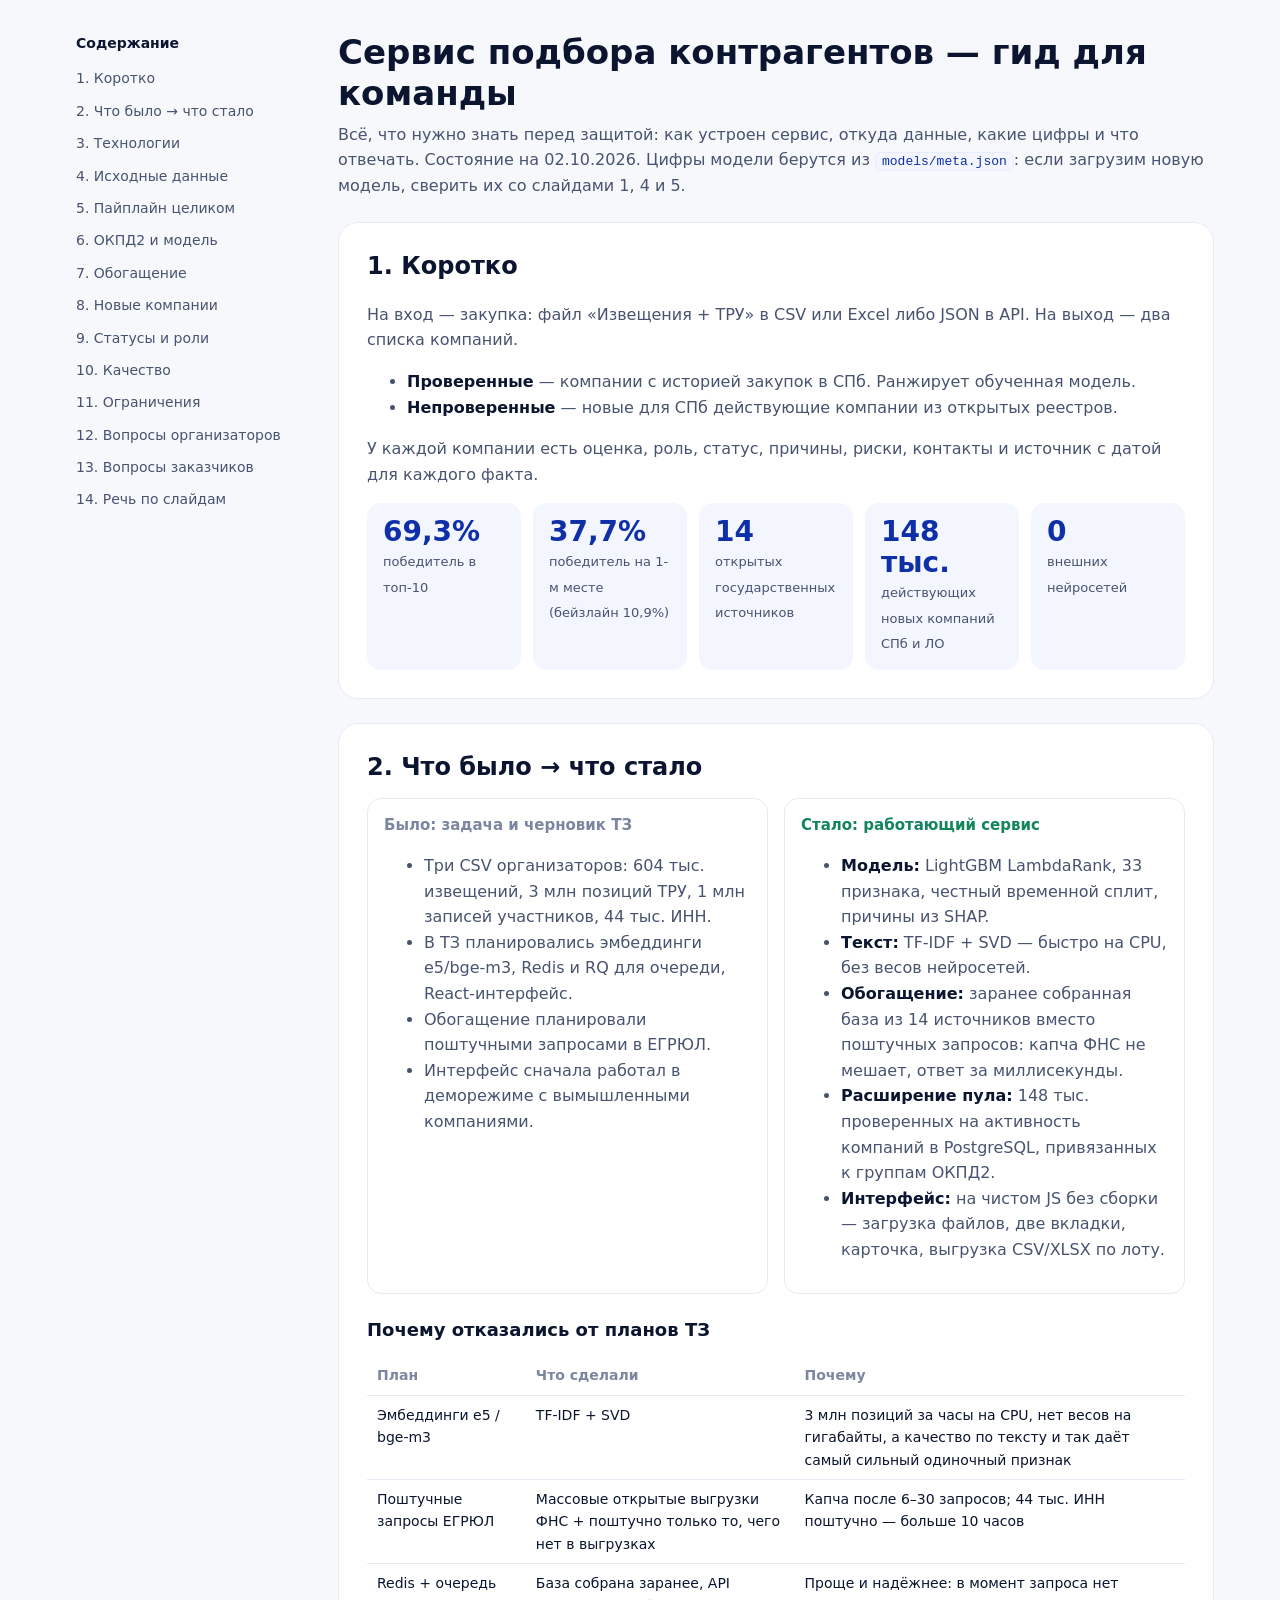
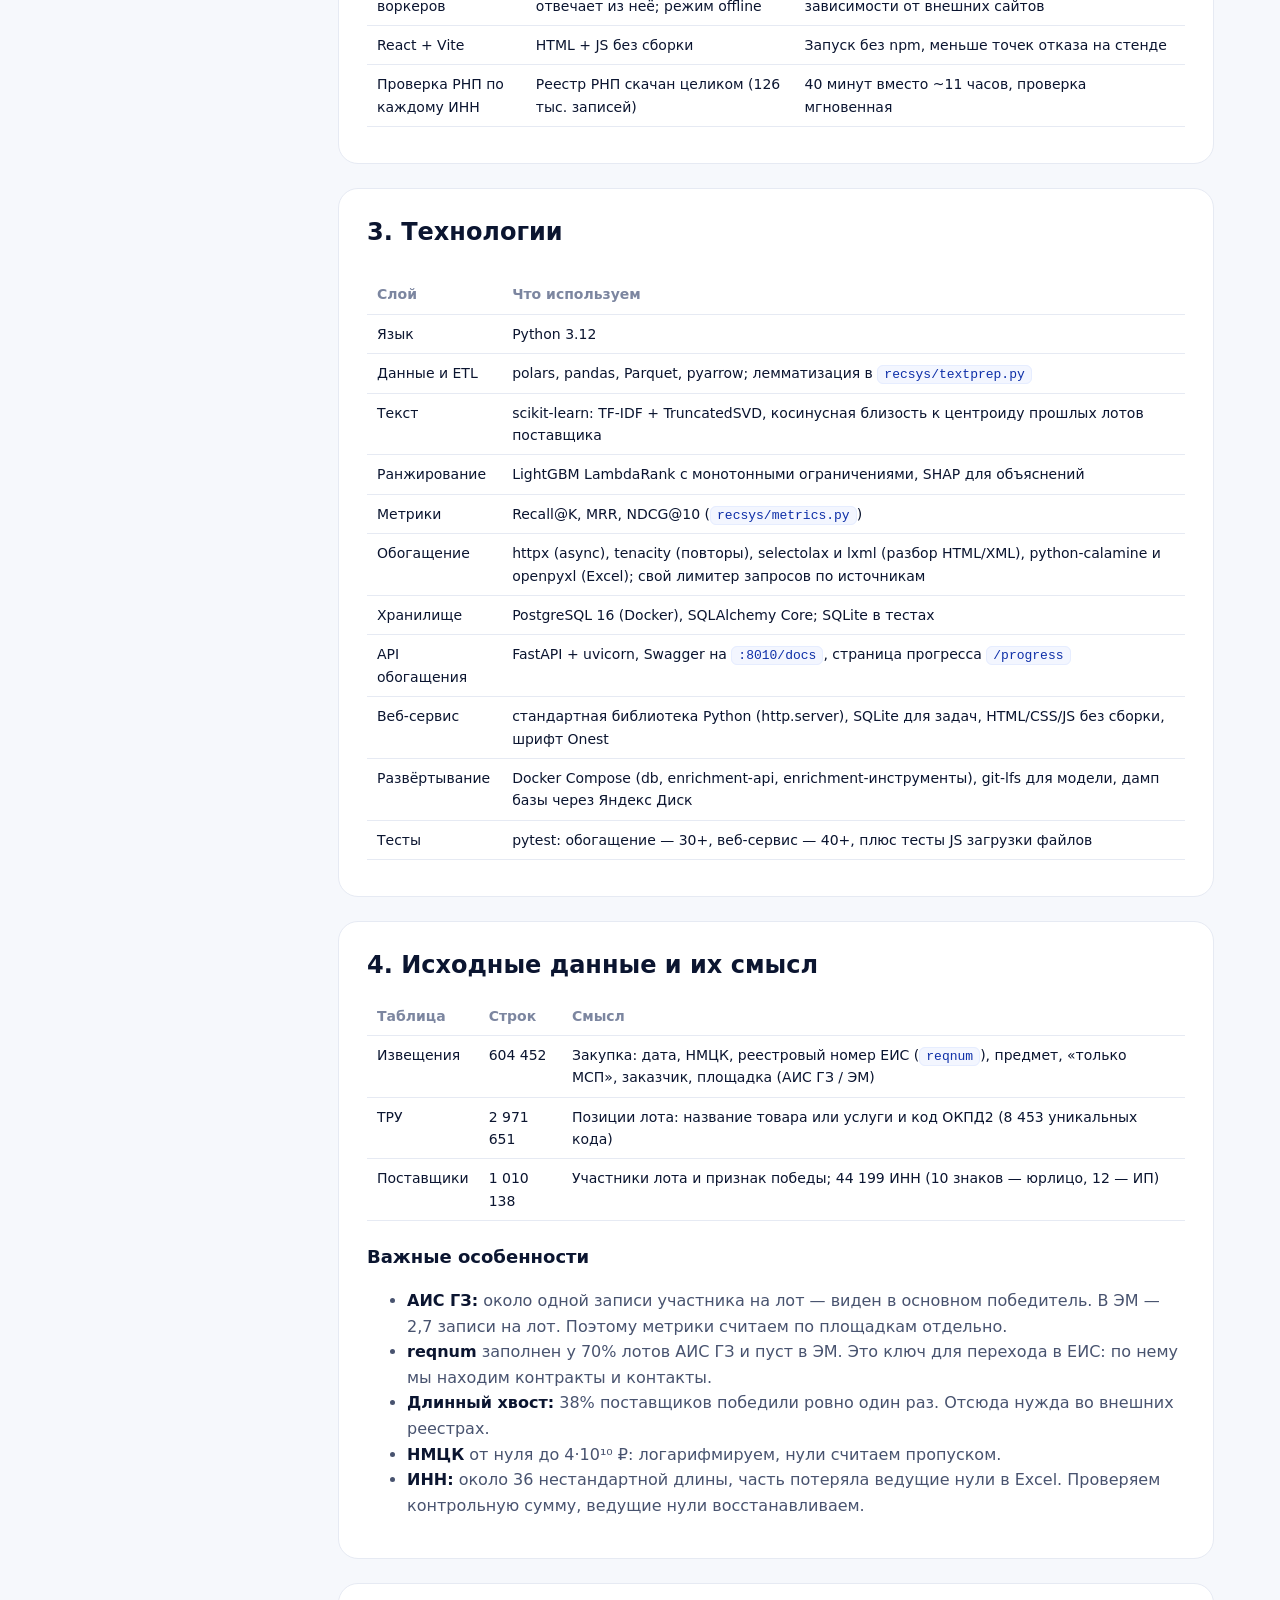
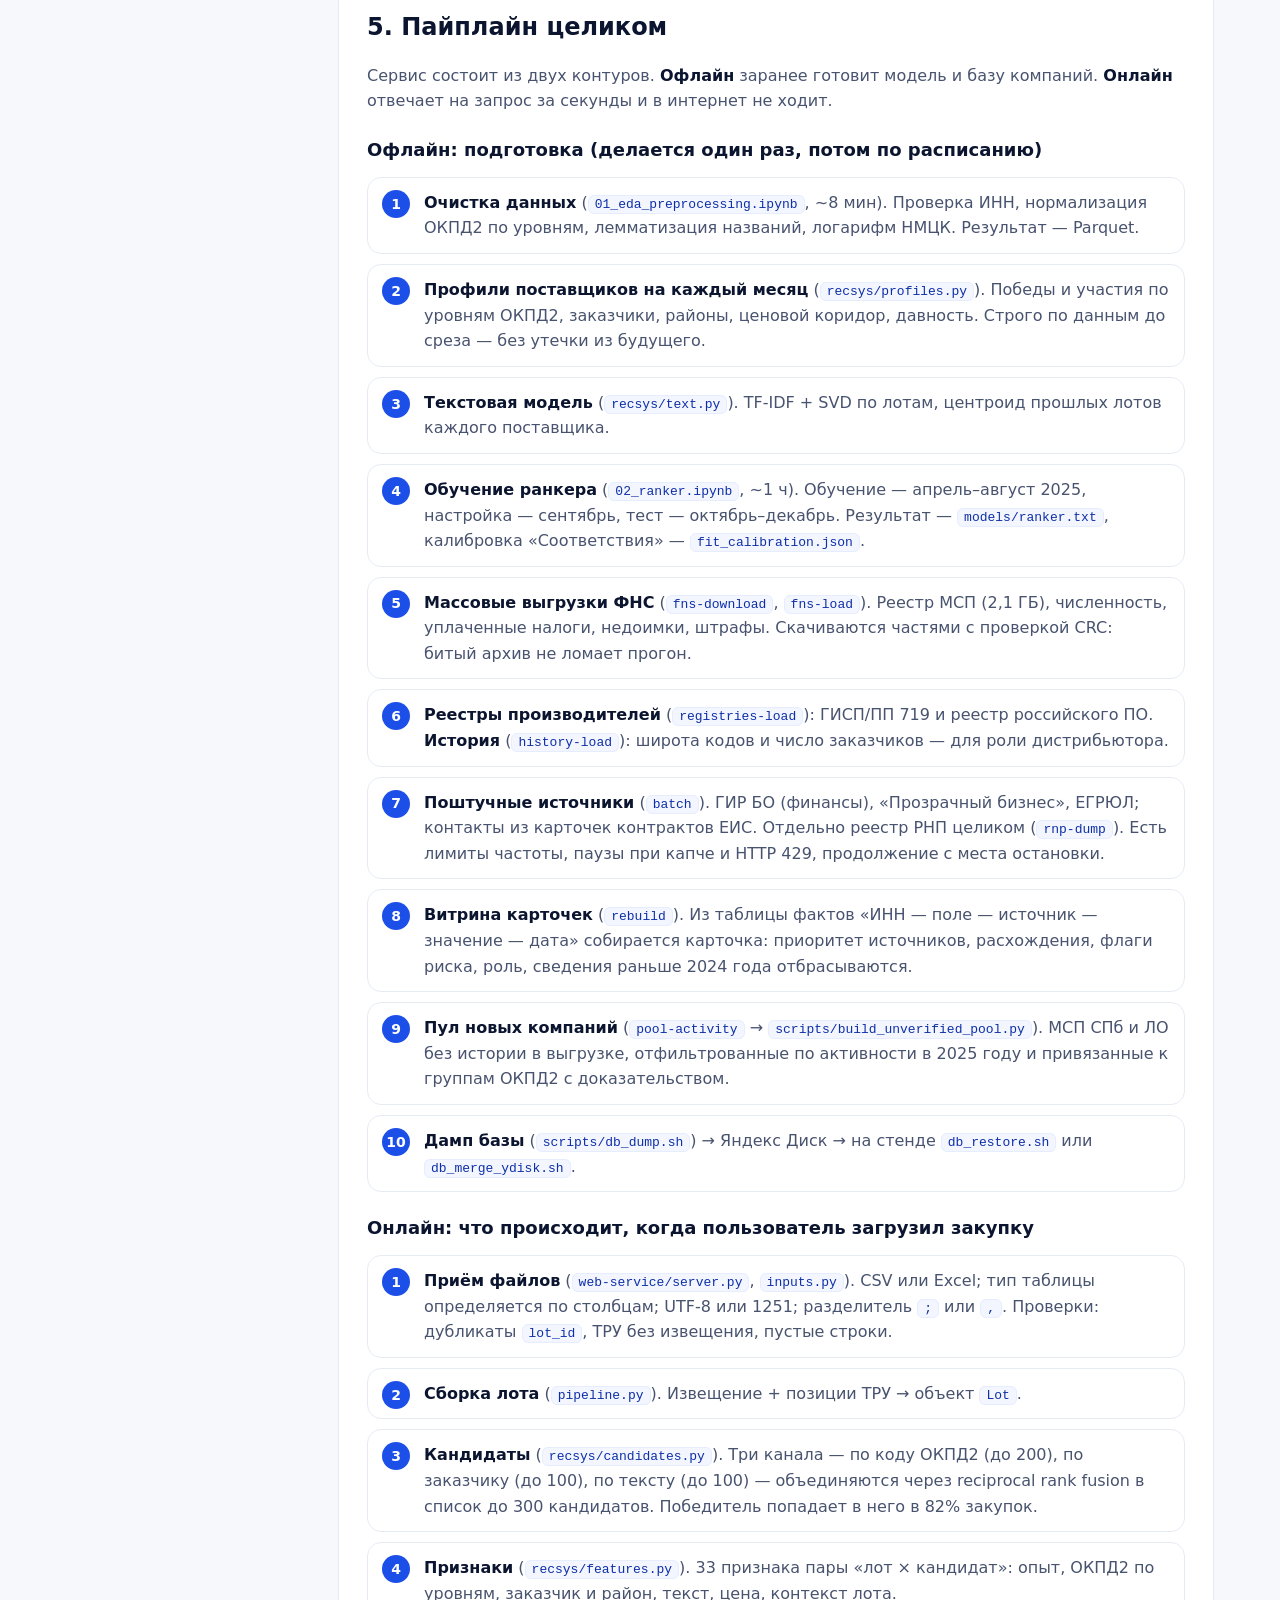
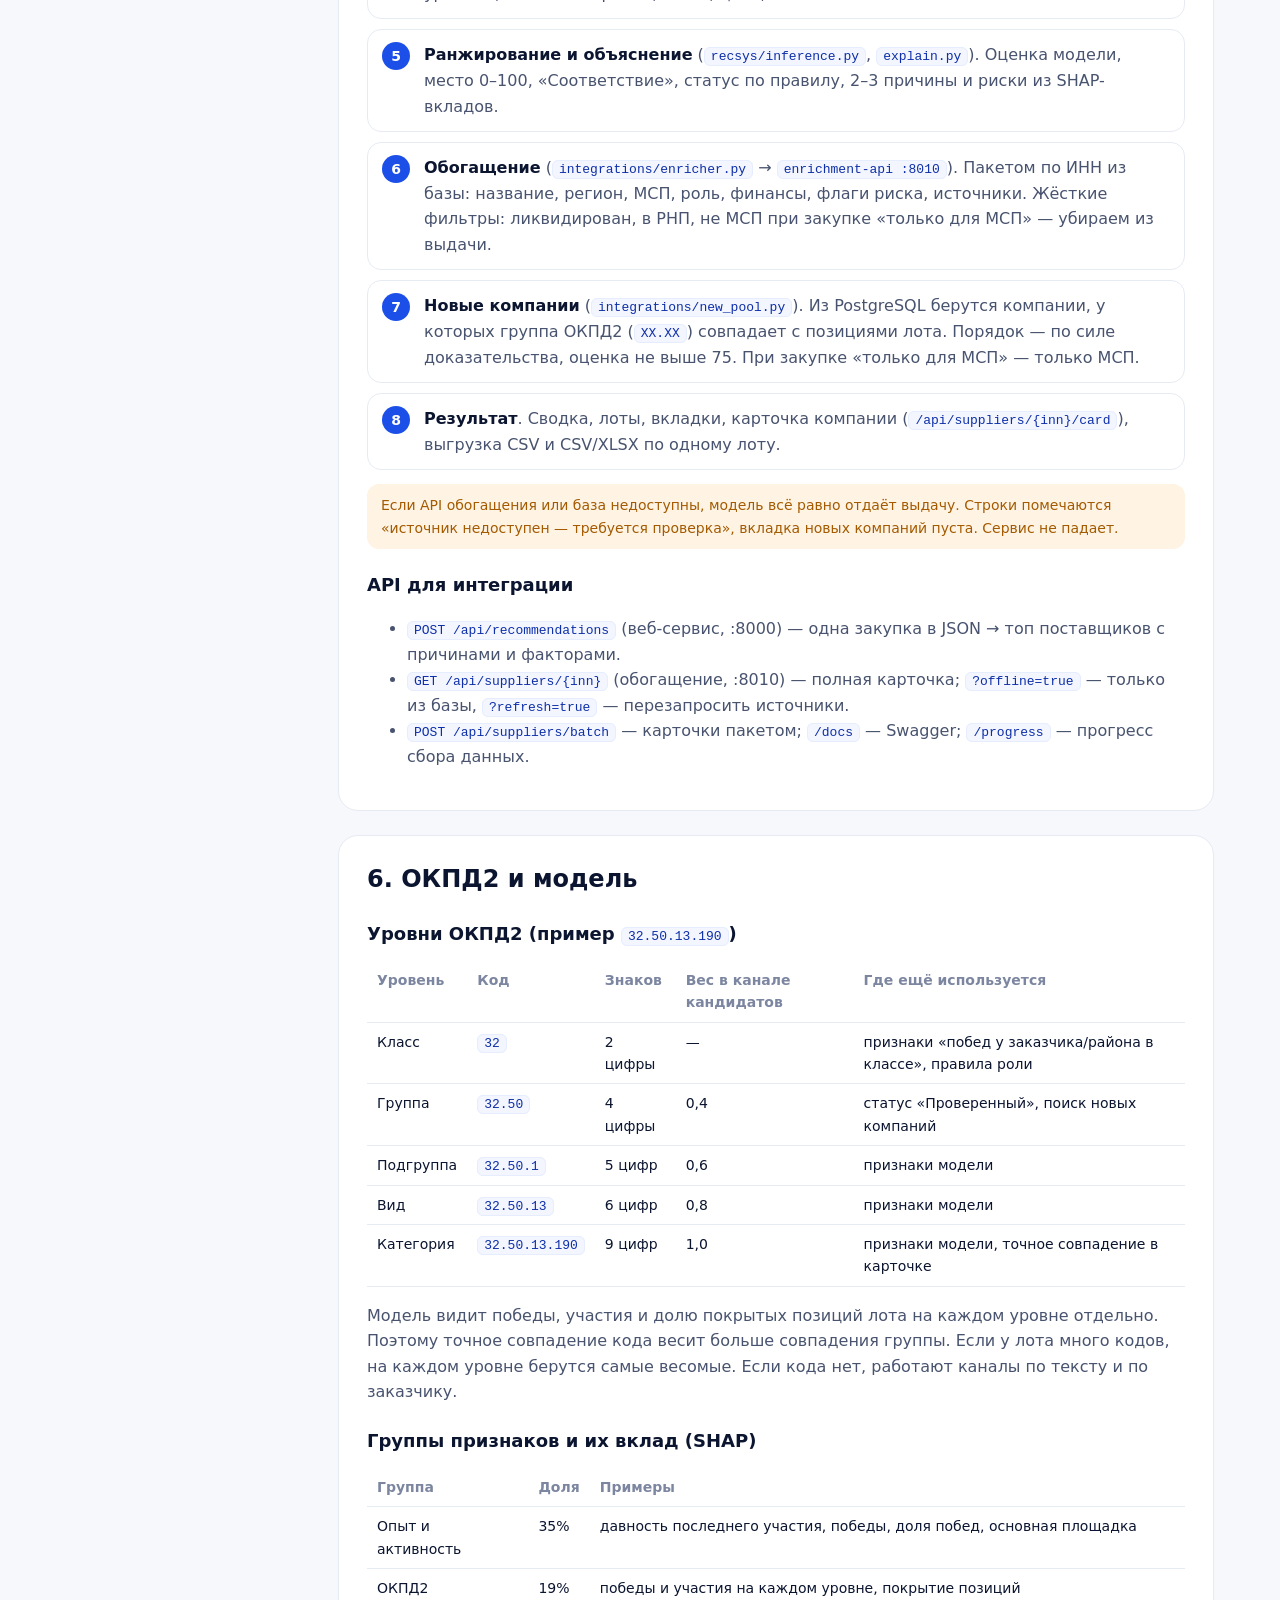
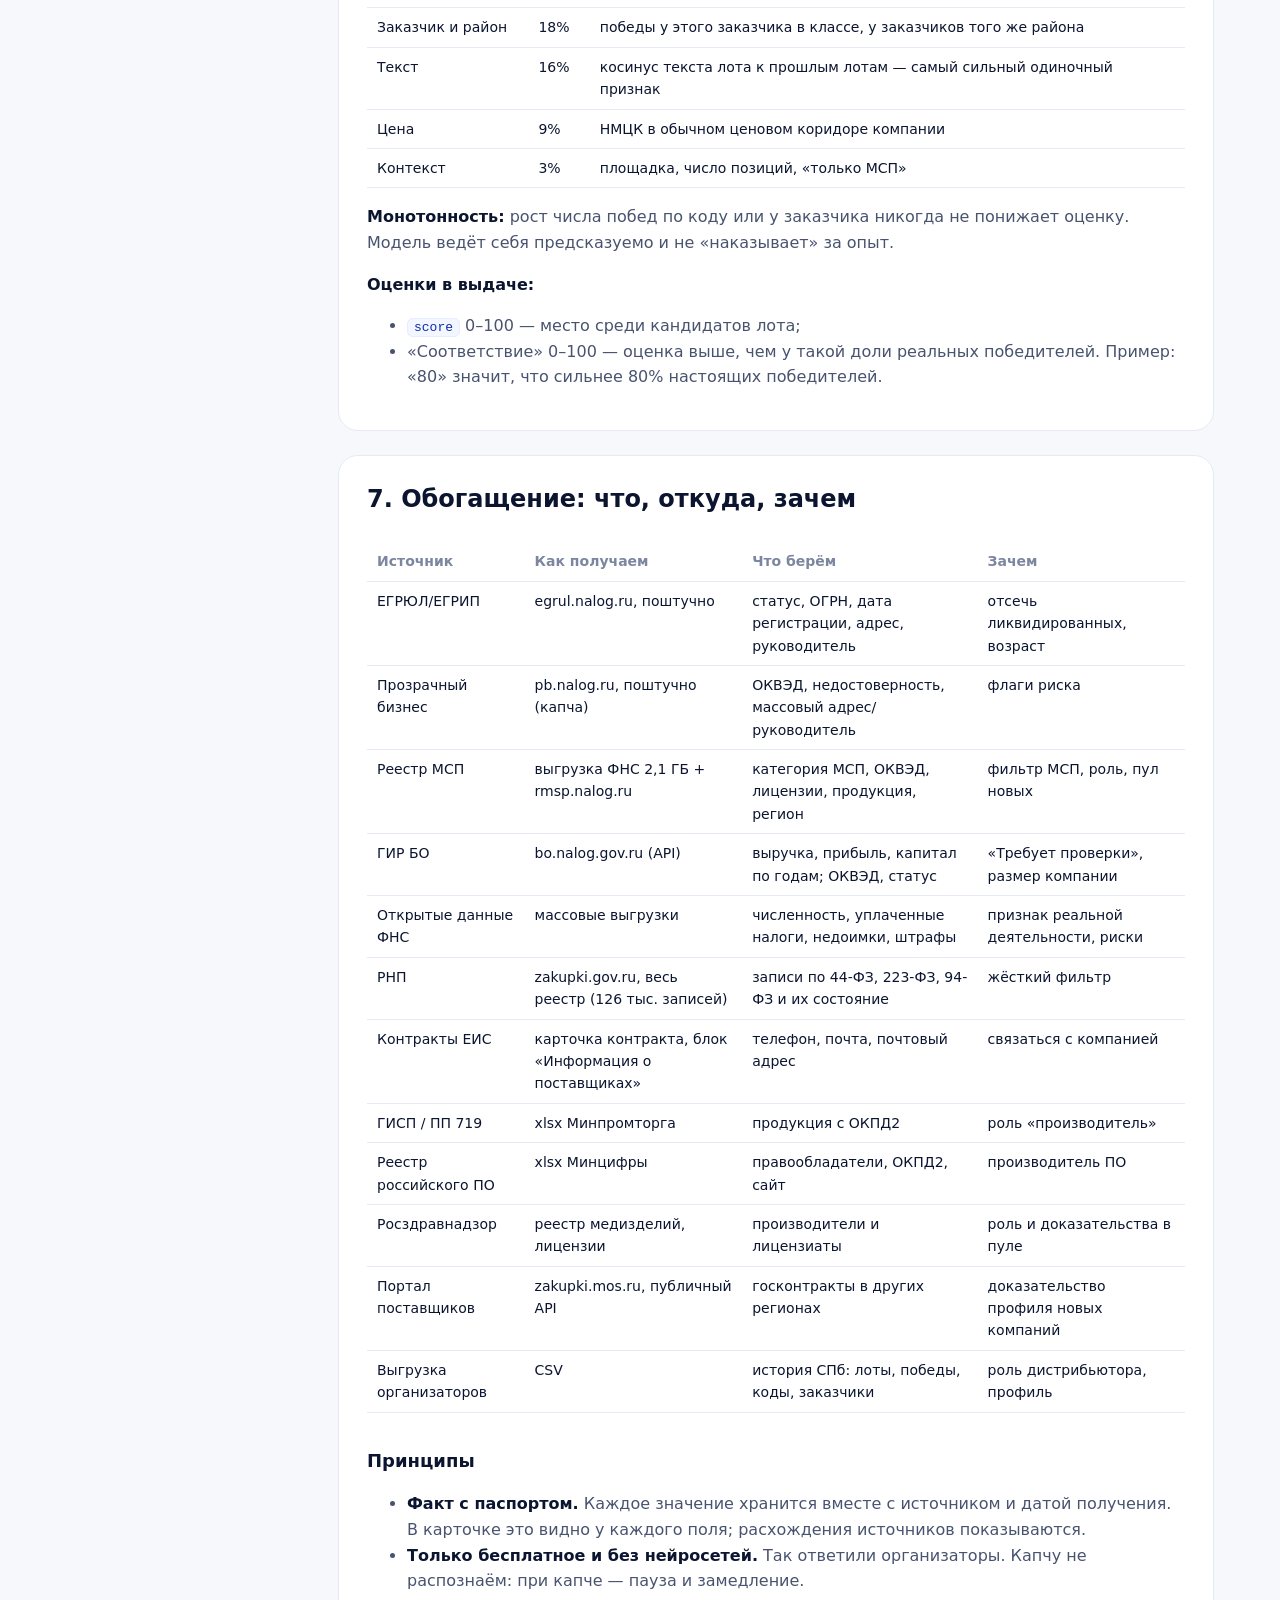
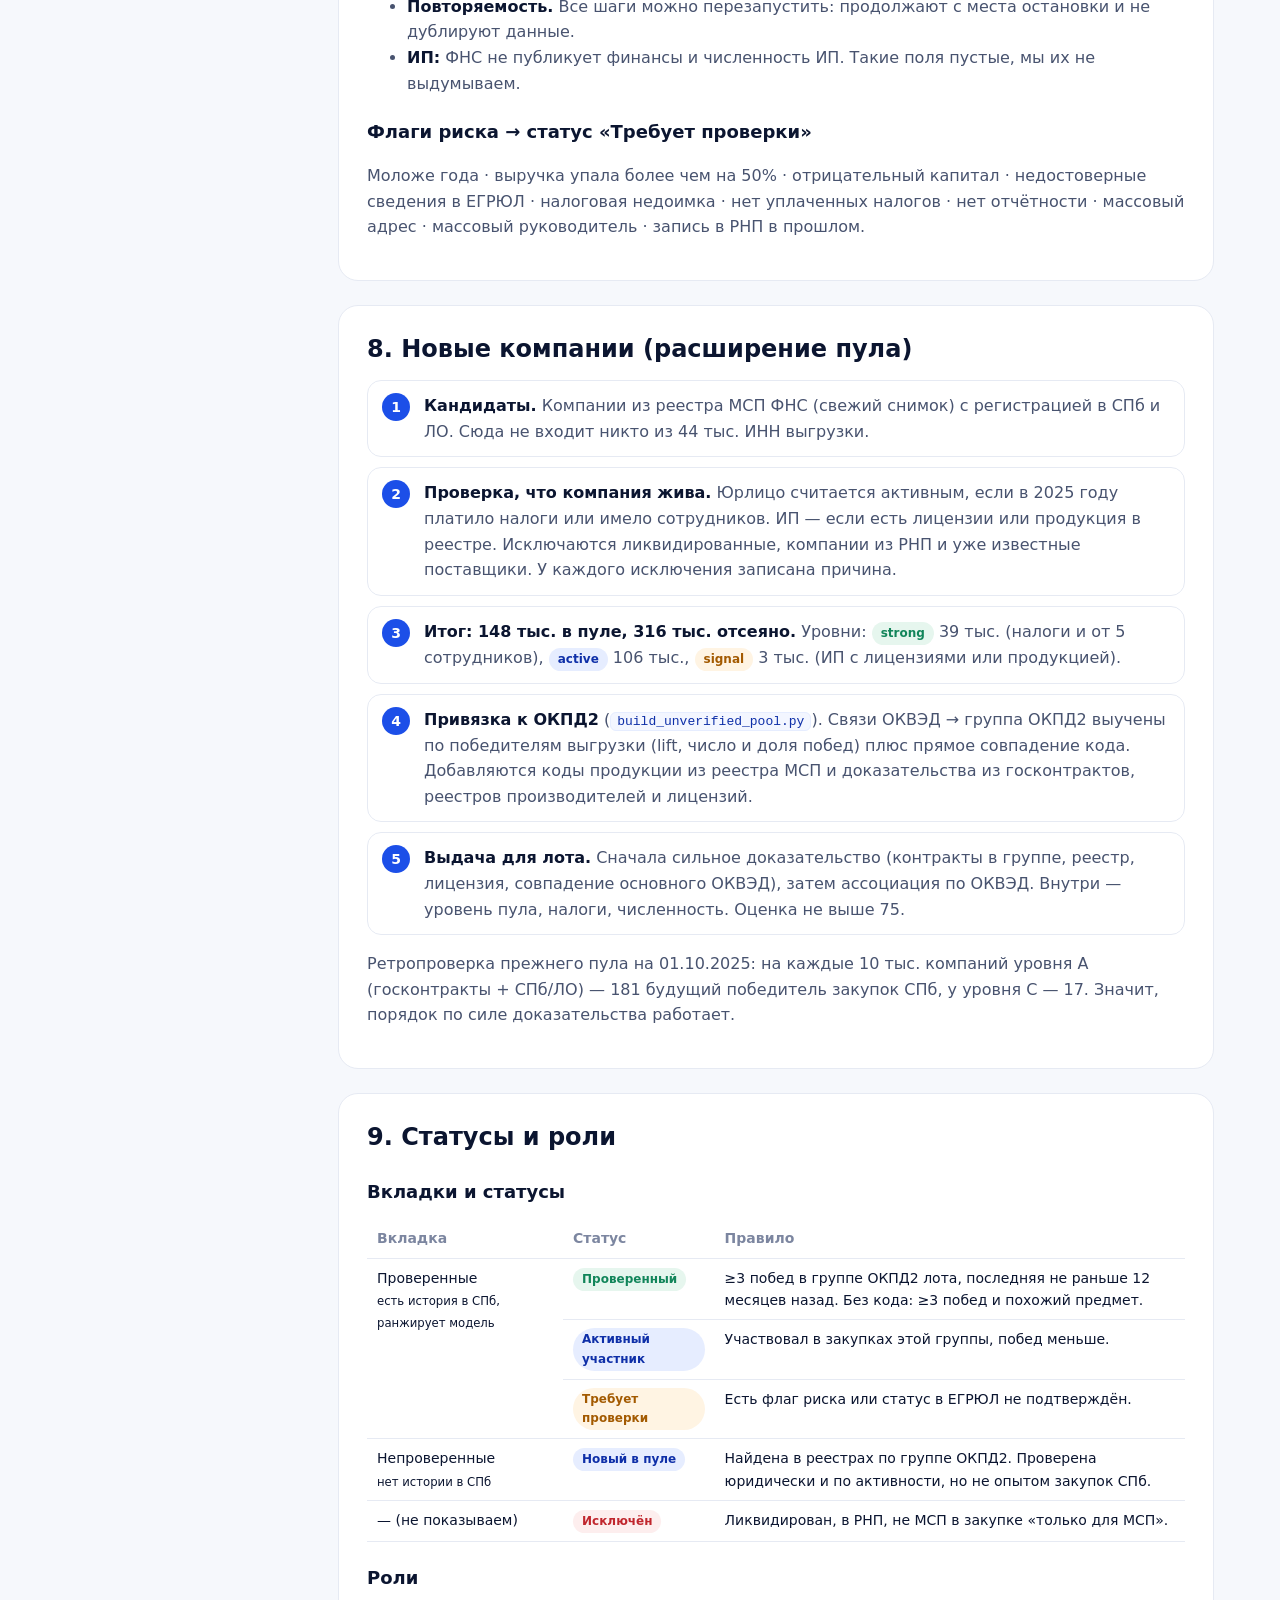
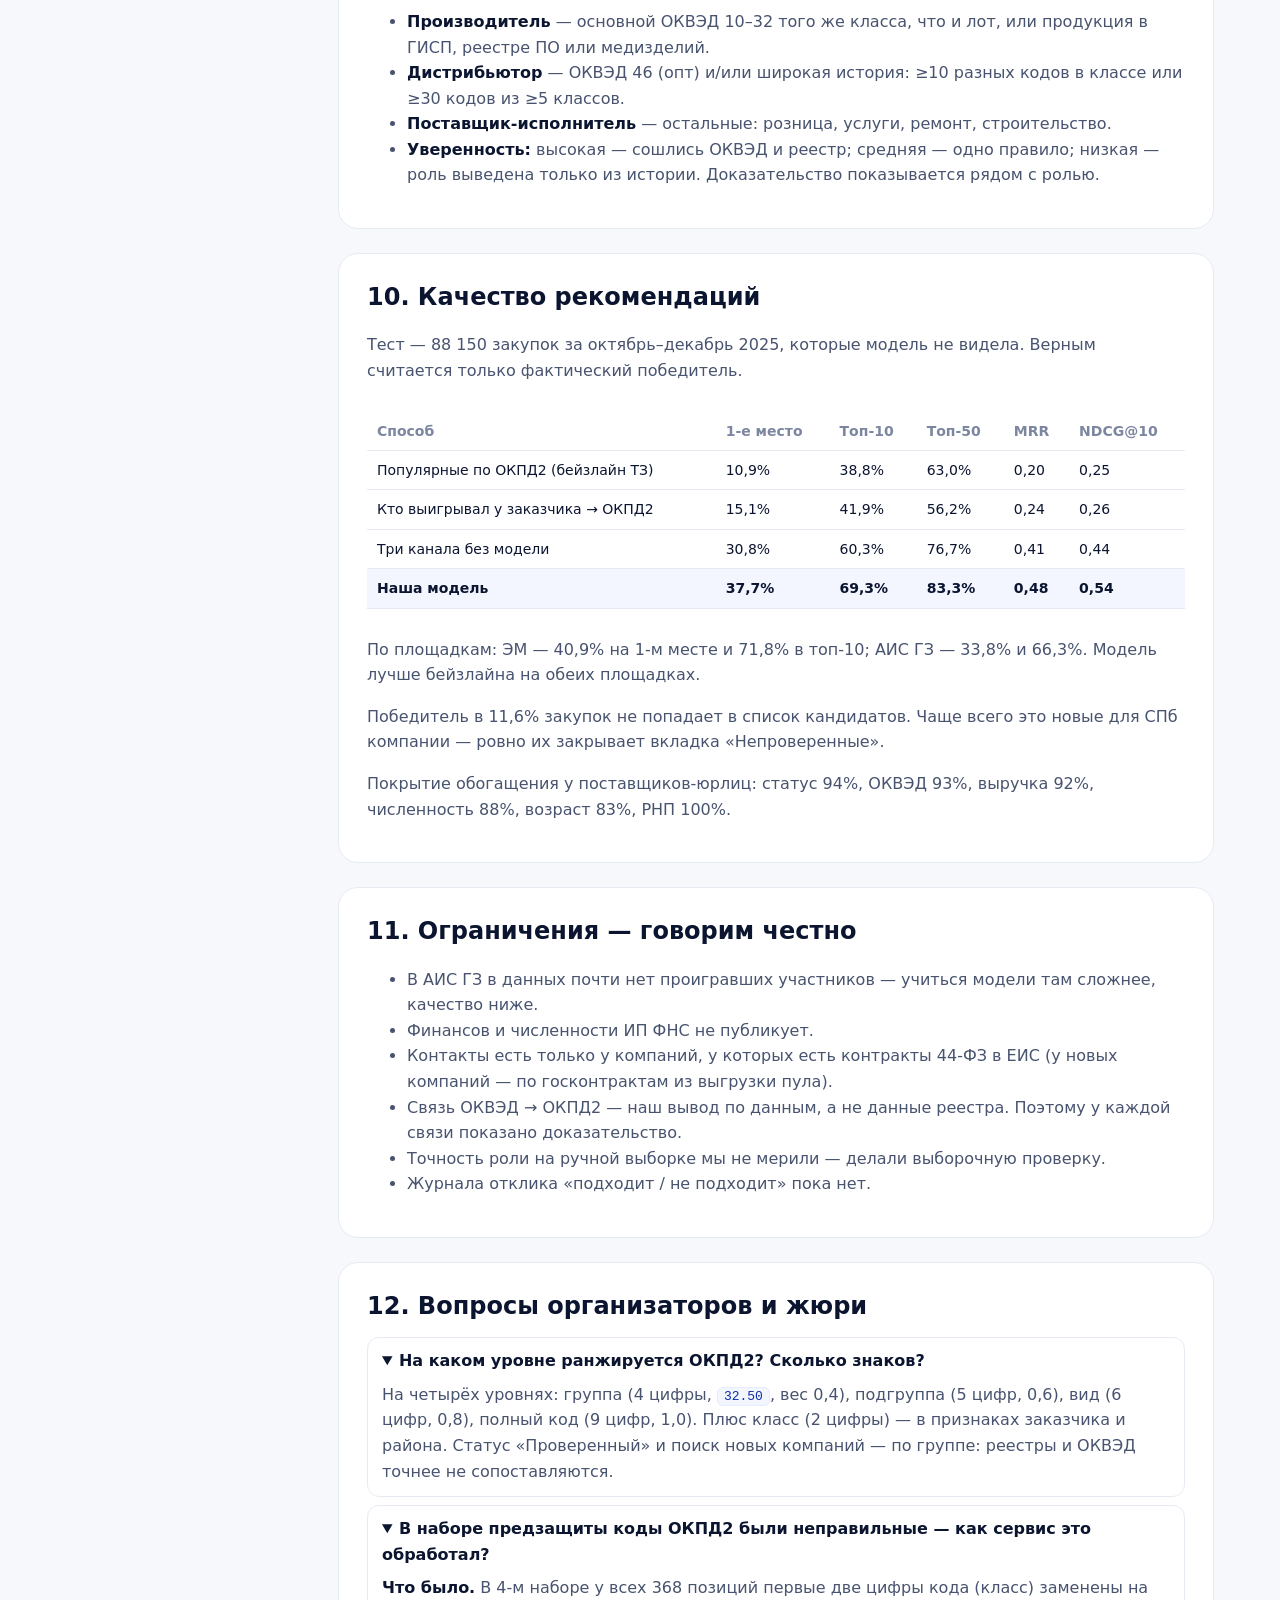
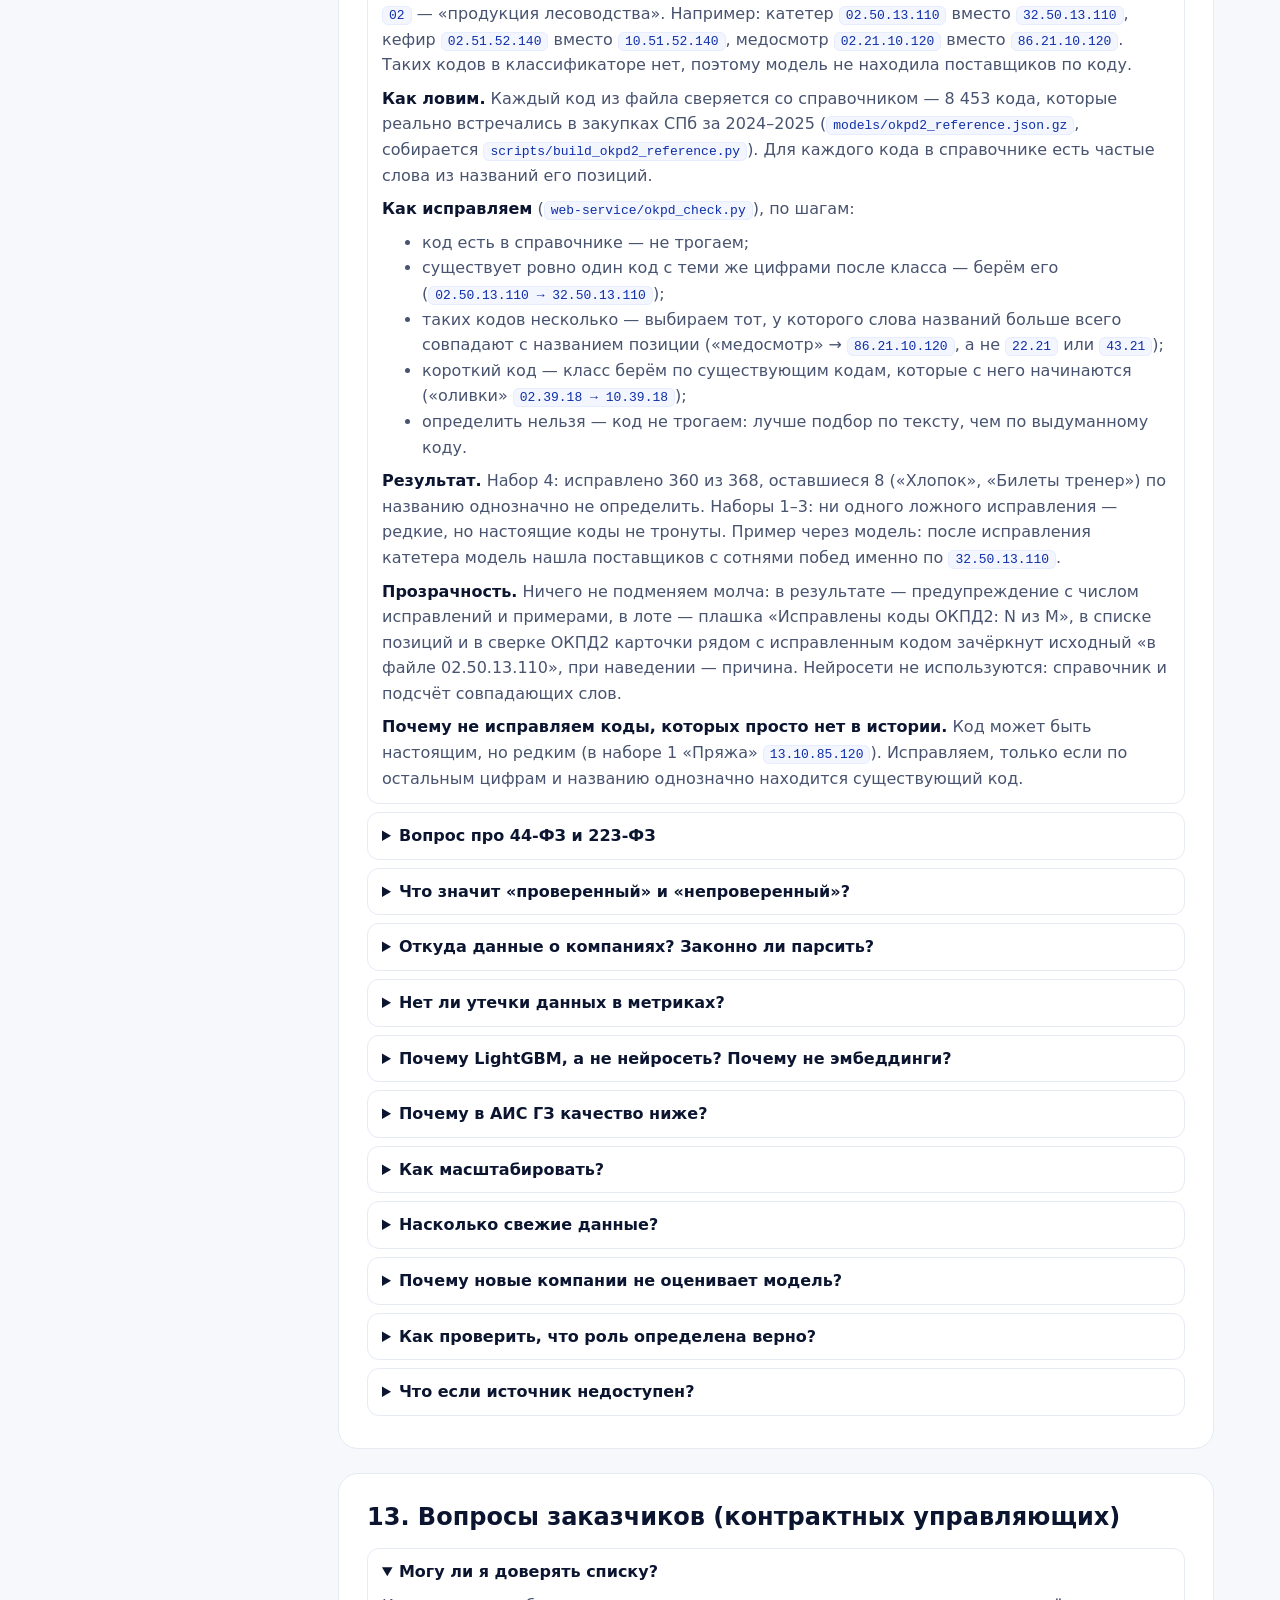
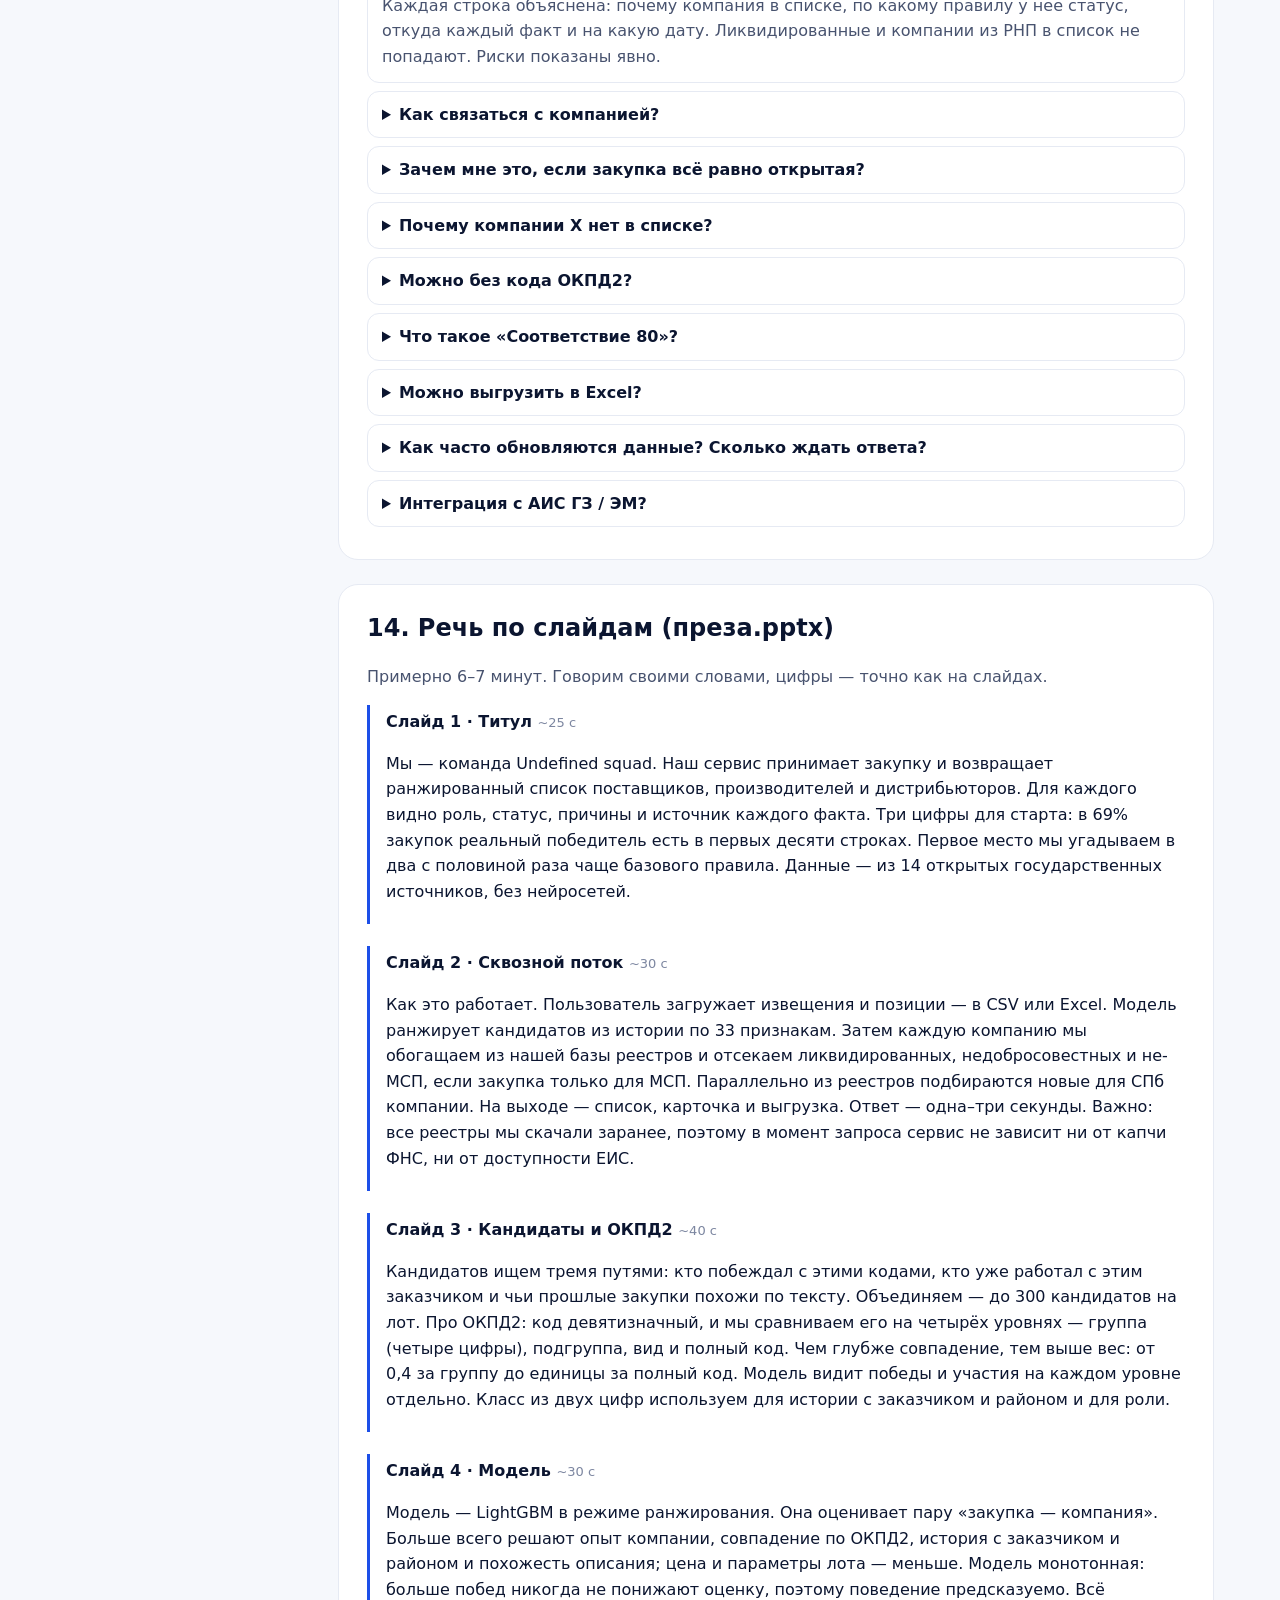
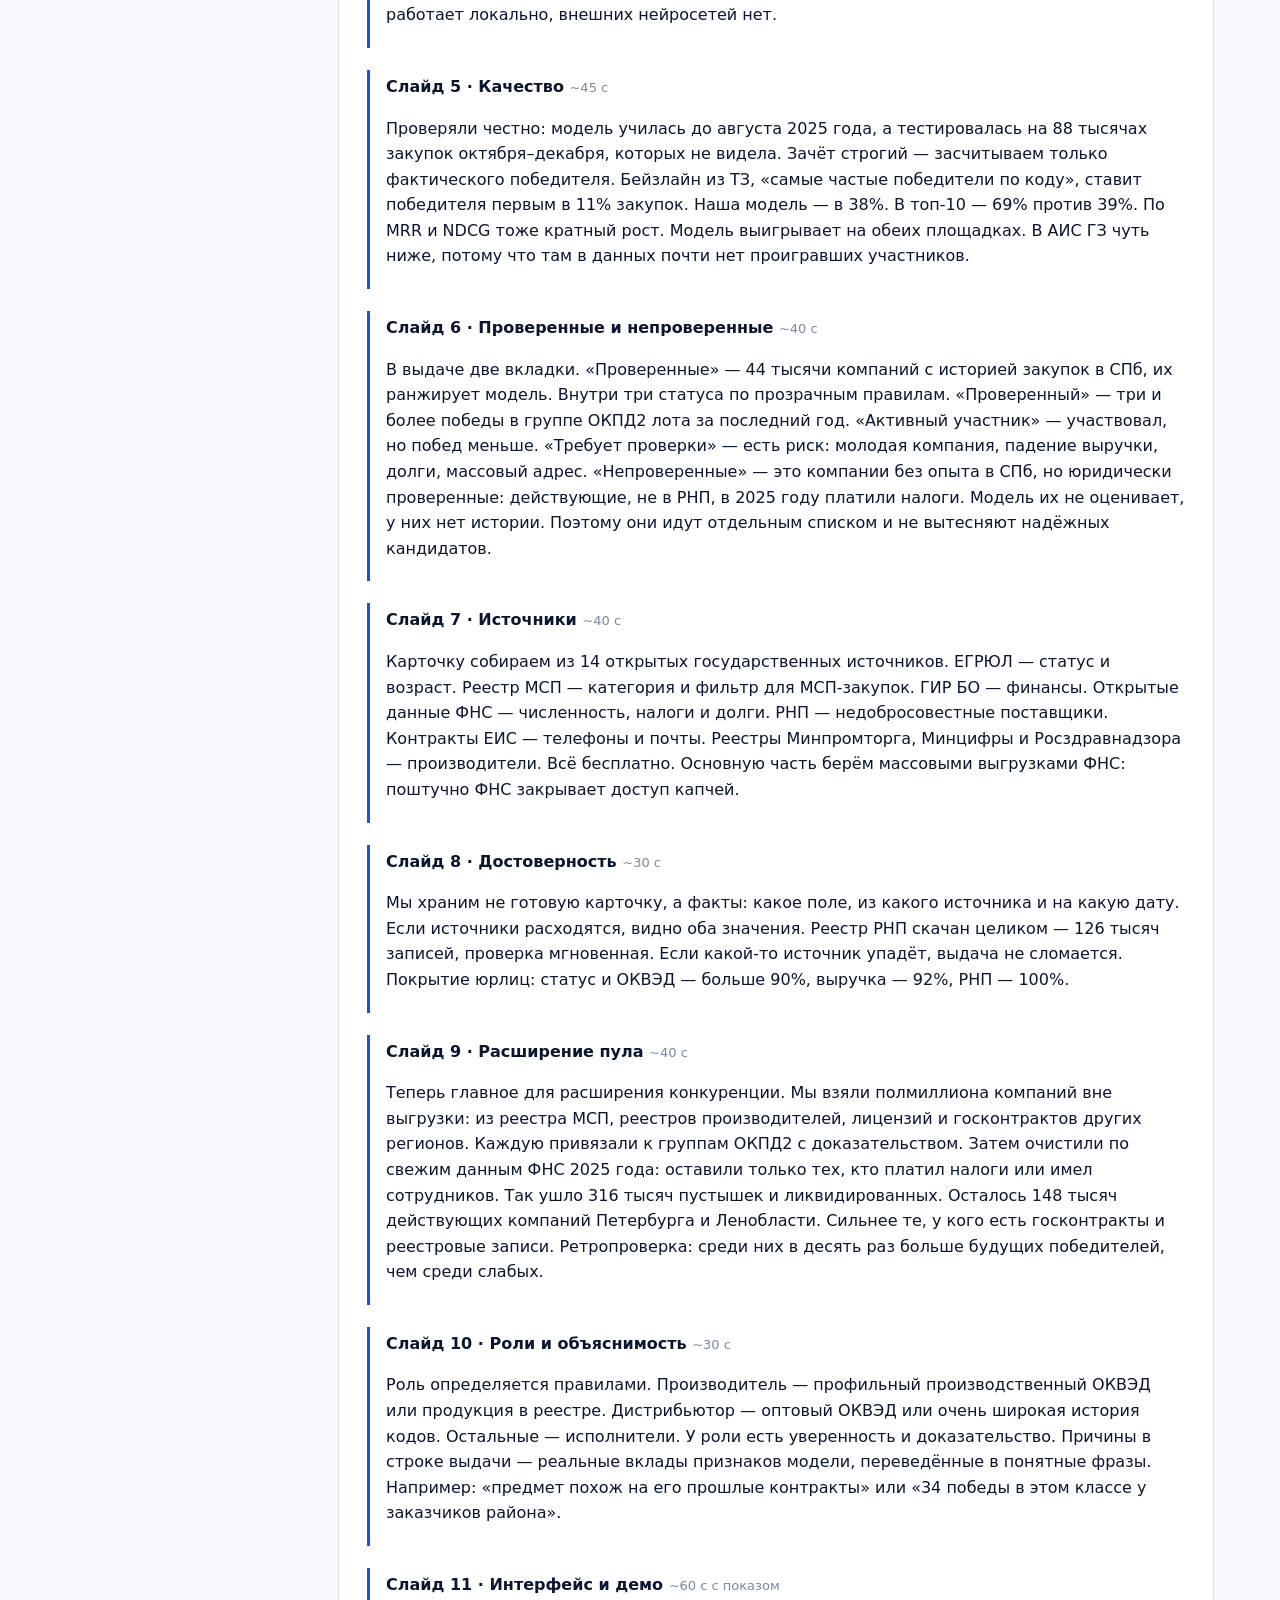
==== commit 55fd56d4: "feat(web): исправленные коды ОКПД2 видны в интерфейсе; ответ для защиты - плашка в лоте «Исправлены " ====
--- a/docs/project_guide.html
+++ b/docs/project_guide.html
@@ -353,6 +353,20 @@
   <h2>12. Вопросы организаторов и жюри</h2>
   <details open><summary>На каком уровне ранжируется ОКПД2? Сколько знаков?</summary>
     <p>На четырёх уровнях: группа (4 цифры, <code>32.50</code>, вес 0,4), подгруппа (5 цифр, 0,6), вид (6 цифр, 0,8), полный код (9 цифр, 1,0). Плюс класс (2 цифры) — в признаках заказчика и района. Статус «Проверенный» и поиск новых компаний — по группе: реестры и ОКВЭД точнее не сопоставляются.</p></details>
+  <details open><summary>В наборе предзащиты коды ОКПД2 были неправильные — как сервис это обработал?</summary>
+    <p><strong>Что было.</strong> В 4-м наборе у всех 368 позиций первые две цифры кода (класс) заменены на <code>02</code> — «продукция лесоводства». Например: катетер <code>02.50.13.110</code> вместо <code>32.50.13.110</code>, кефир <code>02.51.52.140</code> вместо <code>10.51.52.140</code>, медосмотр <code>02.21.10.120</code> вместо <code>86.21.10.120</code>. Таких кодов в классификаторе нет, поэтому модель не находила поставщиков по коду.</p>
+    <p><strong>Как ловим.</strong> Каждый код из файла сверяется со справочником — 8 453 кода, которые реально встречались в закупках СПб за 2024–2025 (<code>models/okpd2_reference.json.gz</code>, собирается <code>scripts/build_okpd2_reference.py</code>). Для каждого кода в справочнике есть частые слова из названий его позиций.</p>
+    <p><strong>Как исправляем</strong> (<code>web-service/okpd_check.py</code>), по шагам:</p>
+    <ul>
+      <li>код есть в справочнике — не трогаем;</li>
+      <li>существует ровно один код с теми же цифрами после класса — берём его (<code>02.50.13.110 → 32.50.13.110</code>);</li>
+      <li>таких кодов несколько — выбираем тот, у которого слова названий больше всего совпадают с названием позиции («медосмотр» → <code>86.21.10.120</code>, а не <code>22.21</code> или <code>43.21</code>);</li>
+      <li>короткий код — класс берём по существующим кодам, которые с него начинаются («оливки» <code>02.39.18 → 10.39.18</code>);</li>
+      <li>определить нельзя — код не трогаем: лучше подбор по тексту, чем по выдуманному коду.</li>
+    </ul>
+    <p><strong>Результат.</strong> Набор 4: исправлено 360 из 368, оставшиеся 8 («Хлопок», «Билеты тренер») по названию однозначно не определить. Наборы 1–3: ни одного ложного исправления — редкие, но настоящие коды не тронуты. Пример через модель: после исправления катетера модель нашла поставщиков с сотнями побед именно по <code>32.50.13.110</code>.</p>
+    <p><strong>Прозрачность.</strong> Ничего не подменяем молча: в результате — предупреждение с числом исправлений и примерами, в лоте — плашка «Исправлены коды ОКПД2: N из M», в списке позиций и в сверке ОКПД2 карточки рядом с исправленным кодом зачёркнут исходный «в файле 02.50.13.110», при наведении — причина. Нейросети не используются: справочник и подсчёт совпадающих слов.</p>
+    <p><strong>Почему не исправляем коды, которых просто нет в истории.</strong> Код может быть настоящим, но редким (в наборе 1 «Пряжа» <code>13.10.85.120</code>). Исправляем, только если по остальным цифрам и названию однозначно находится существующий код.</p></details>
   <details><summary>Вопрос про 44-ФЗ и 223-ФЗ</summary>
     <ul>
       <li><strong>Закон в данных.</strong> В выгрузке нет поля с законом. АИС ГЗ — госзаказ СПб по 44-ФЗ: у 70% лотов есть номер ЕИС. ЭМ — закупки малого объёма, в ЕИС отдельным извещением не публикуются.</li>
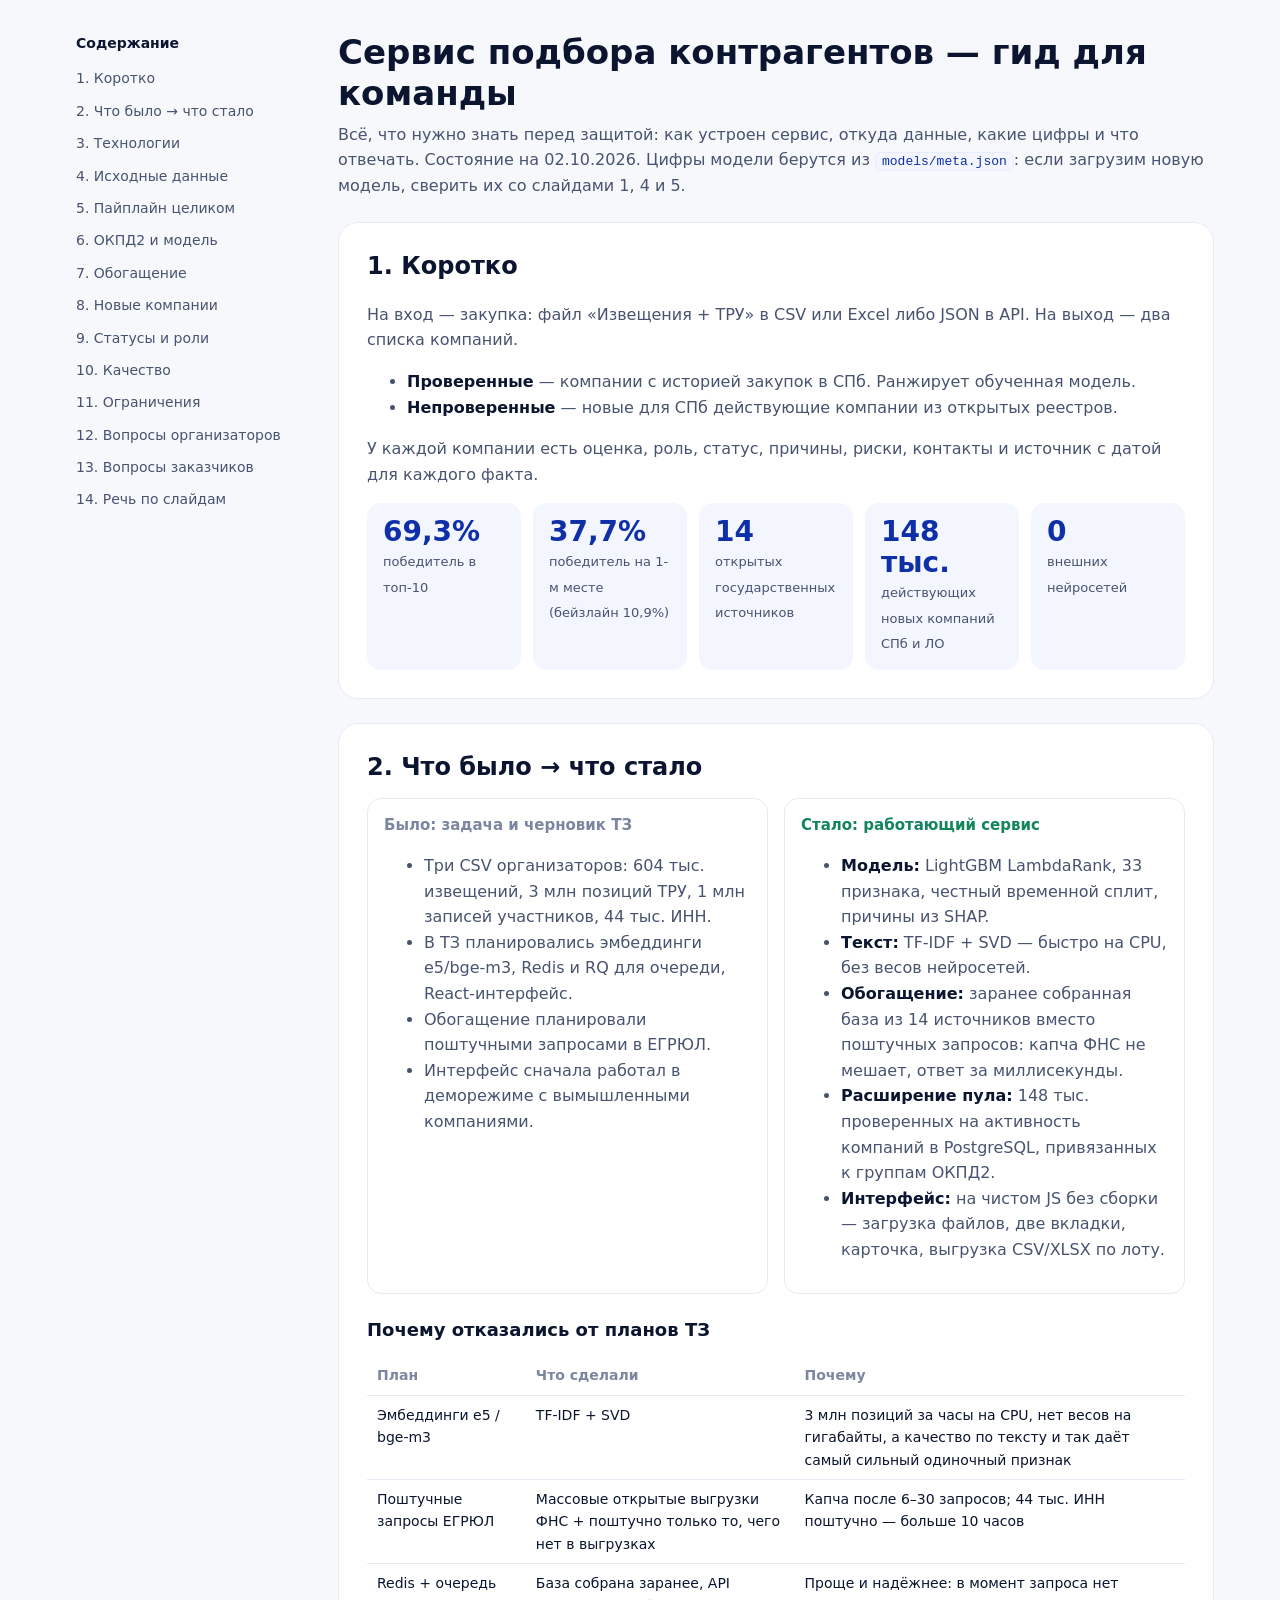
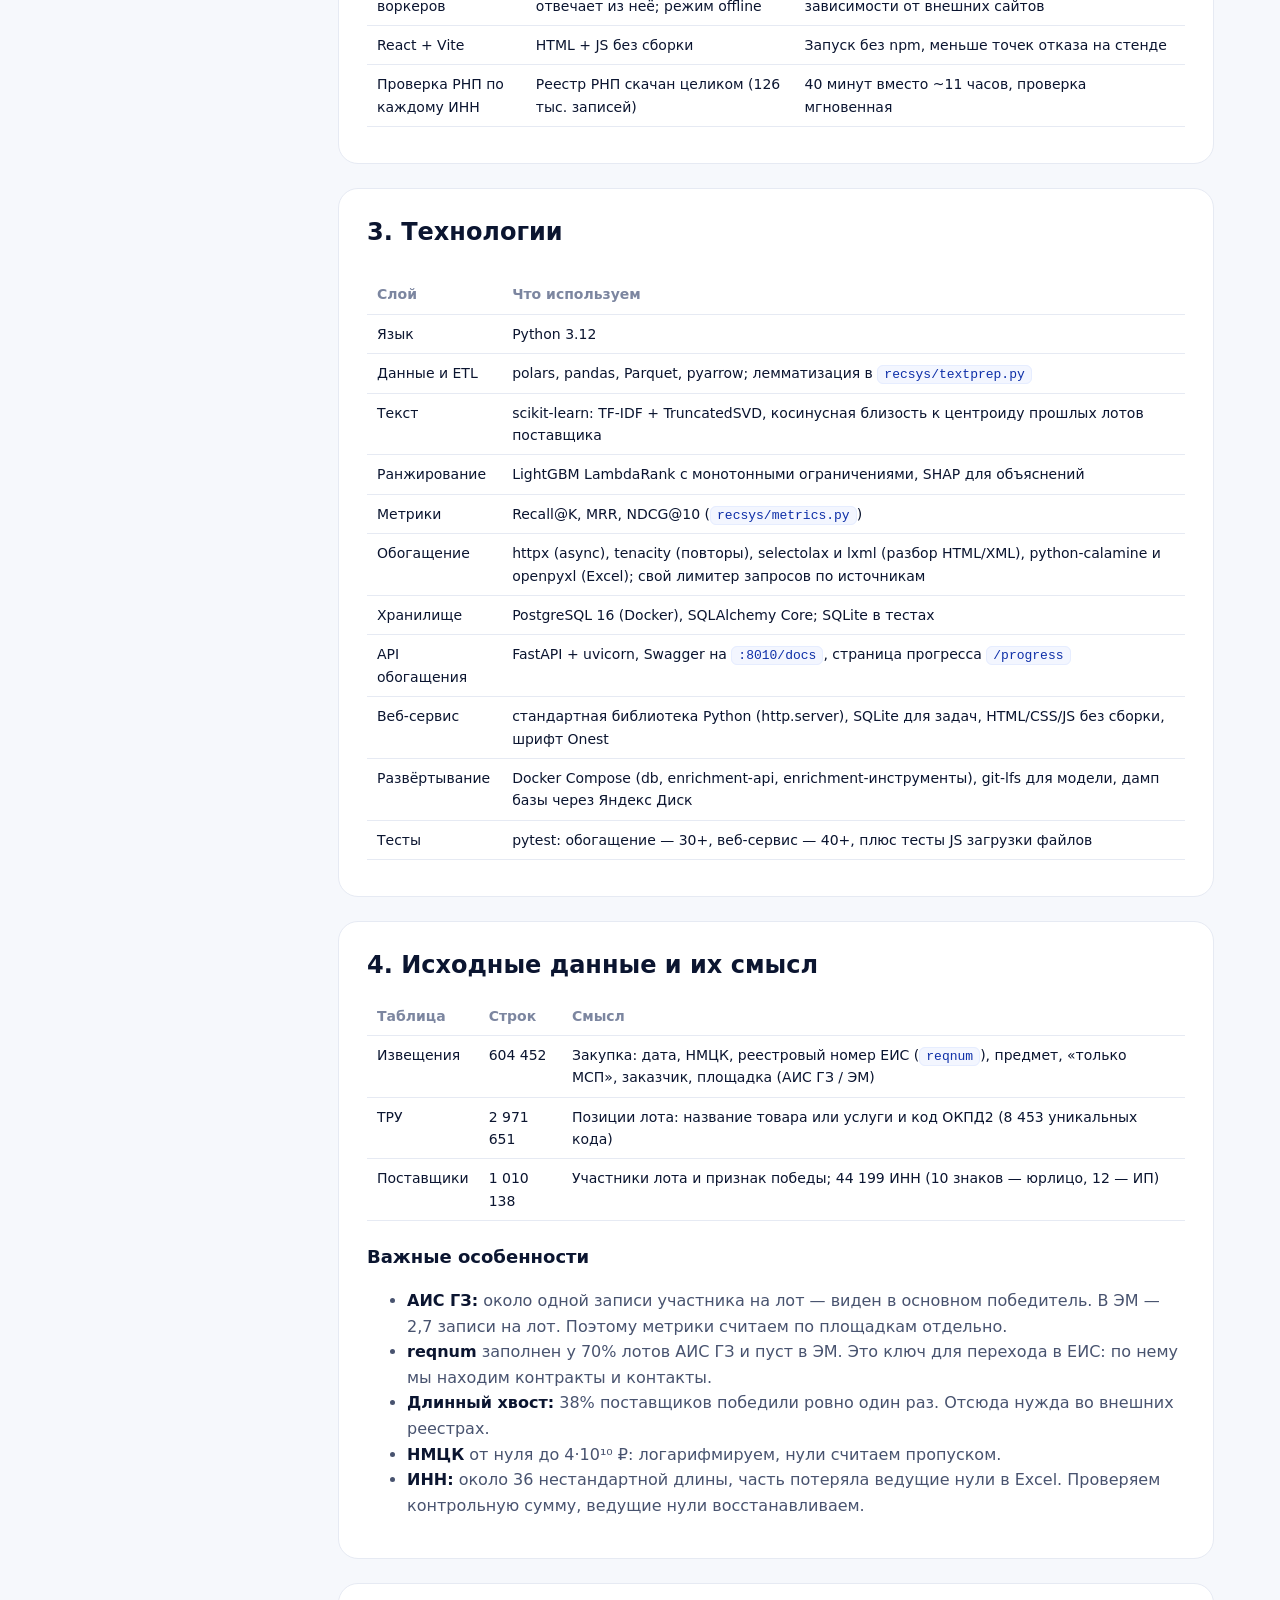
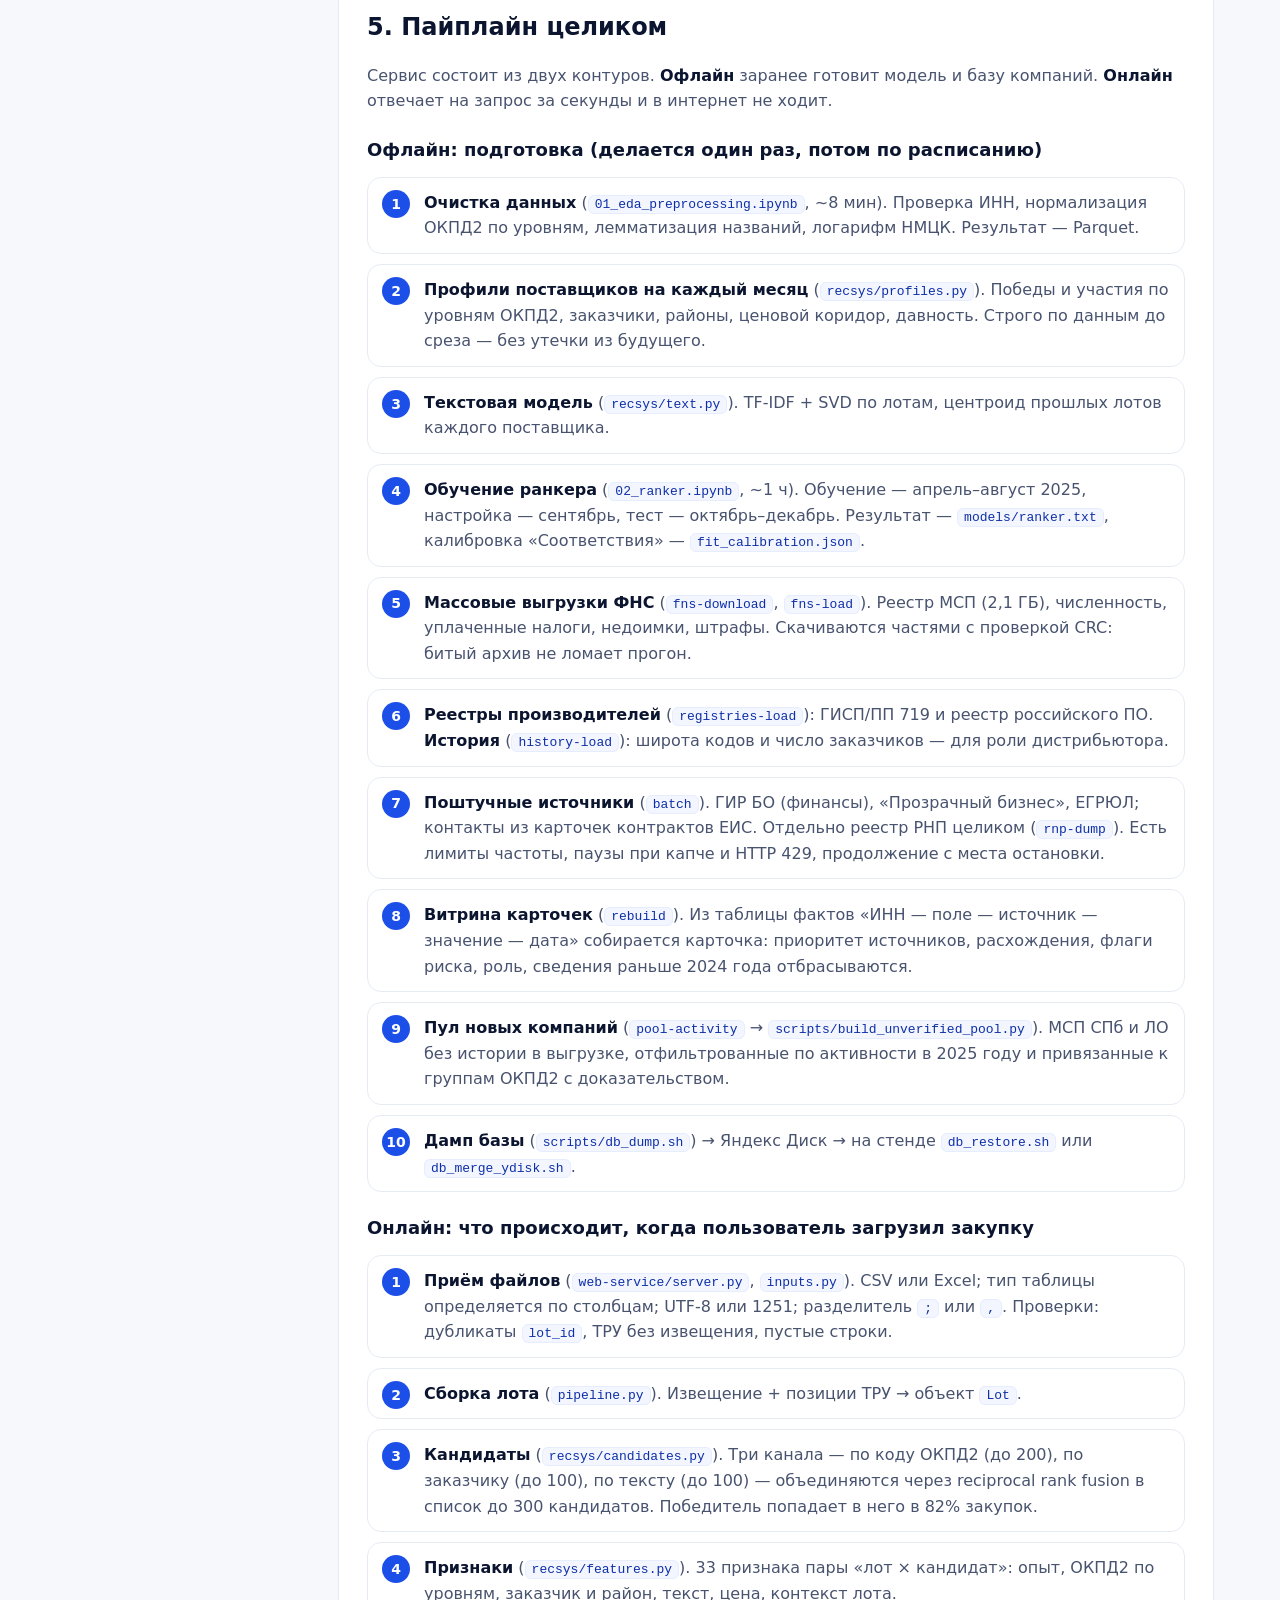
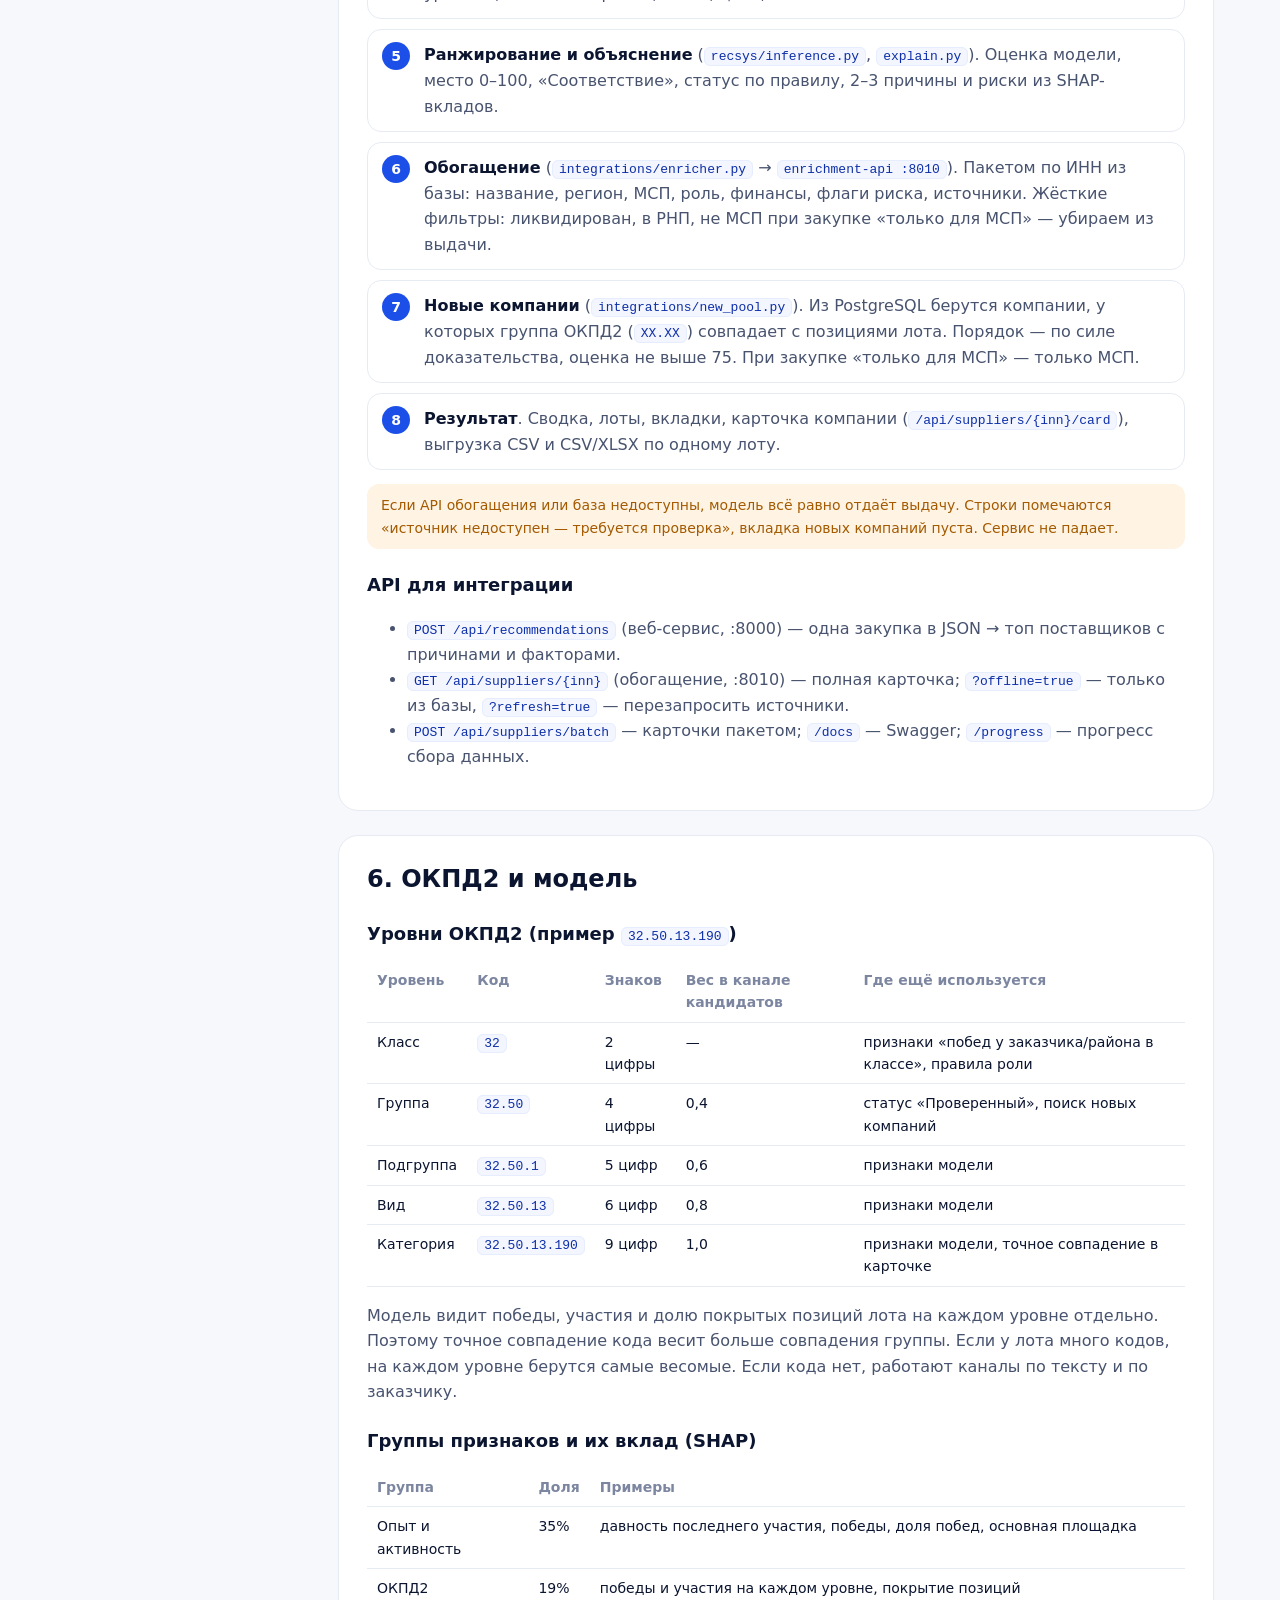
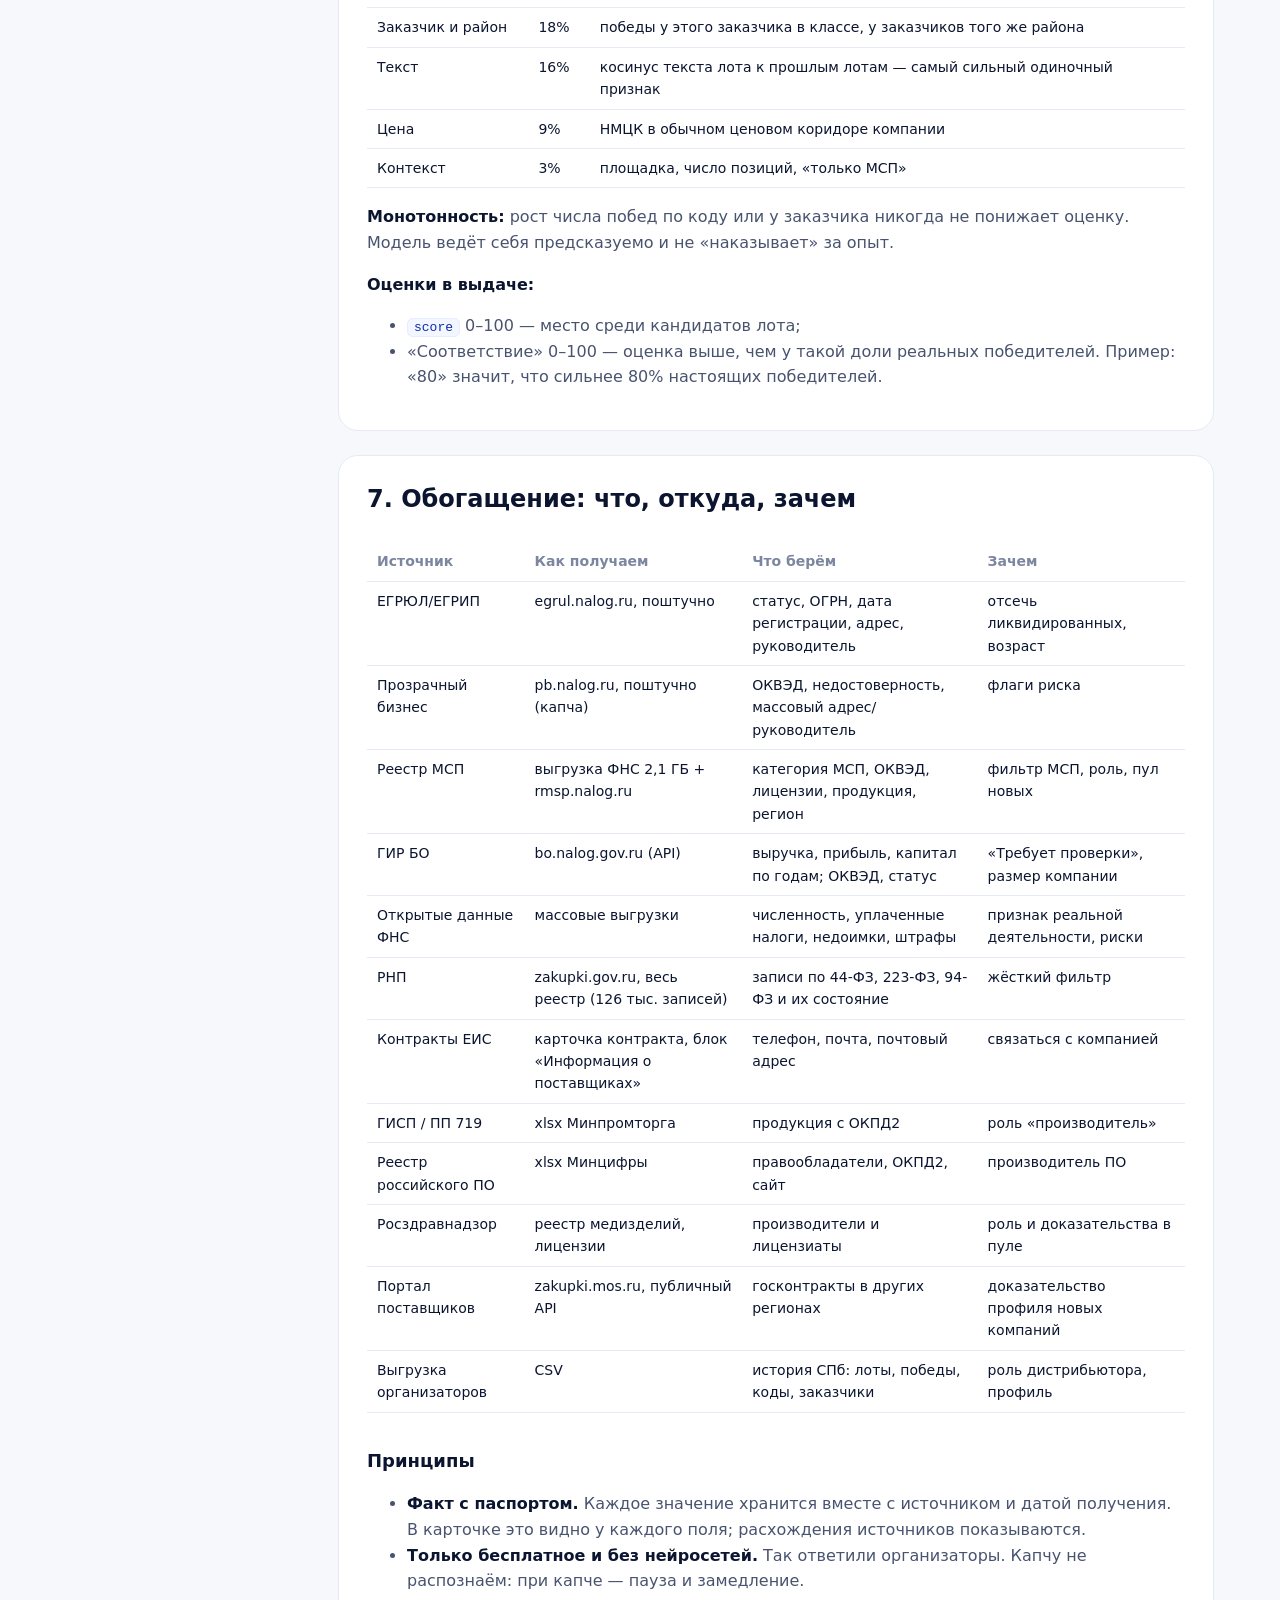
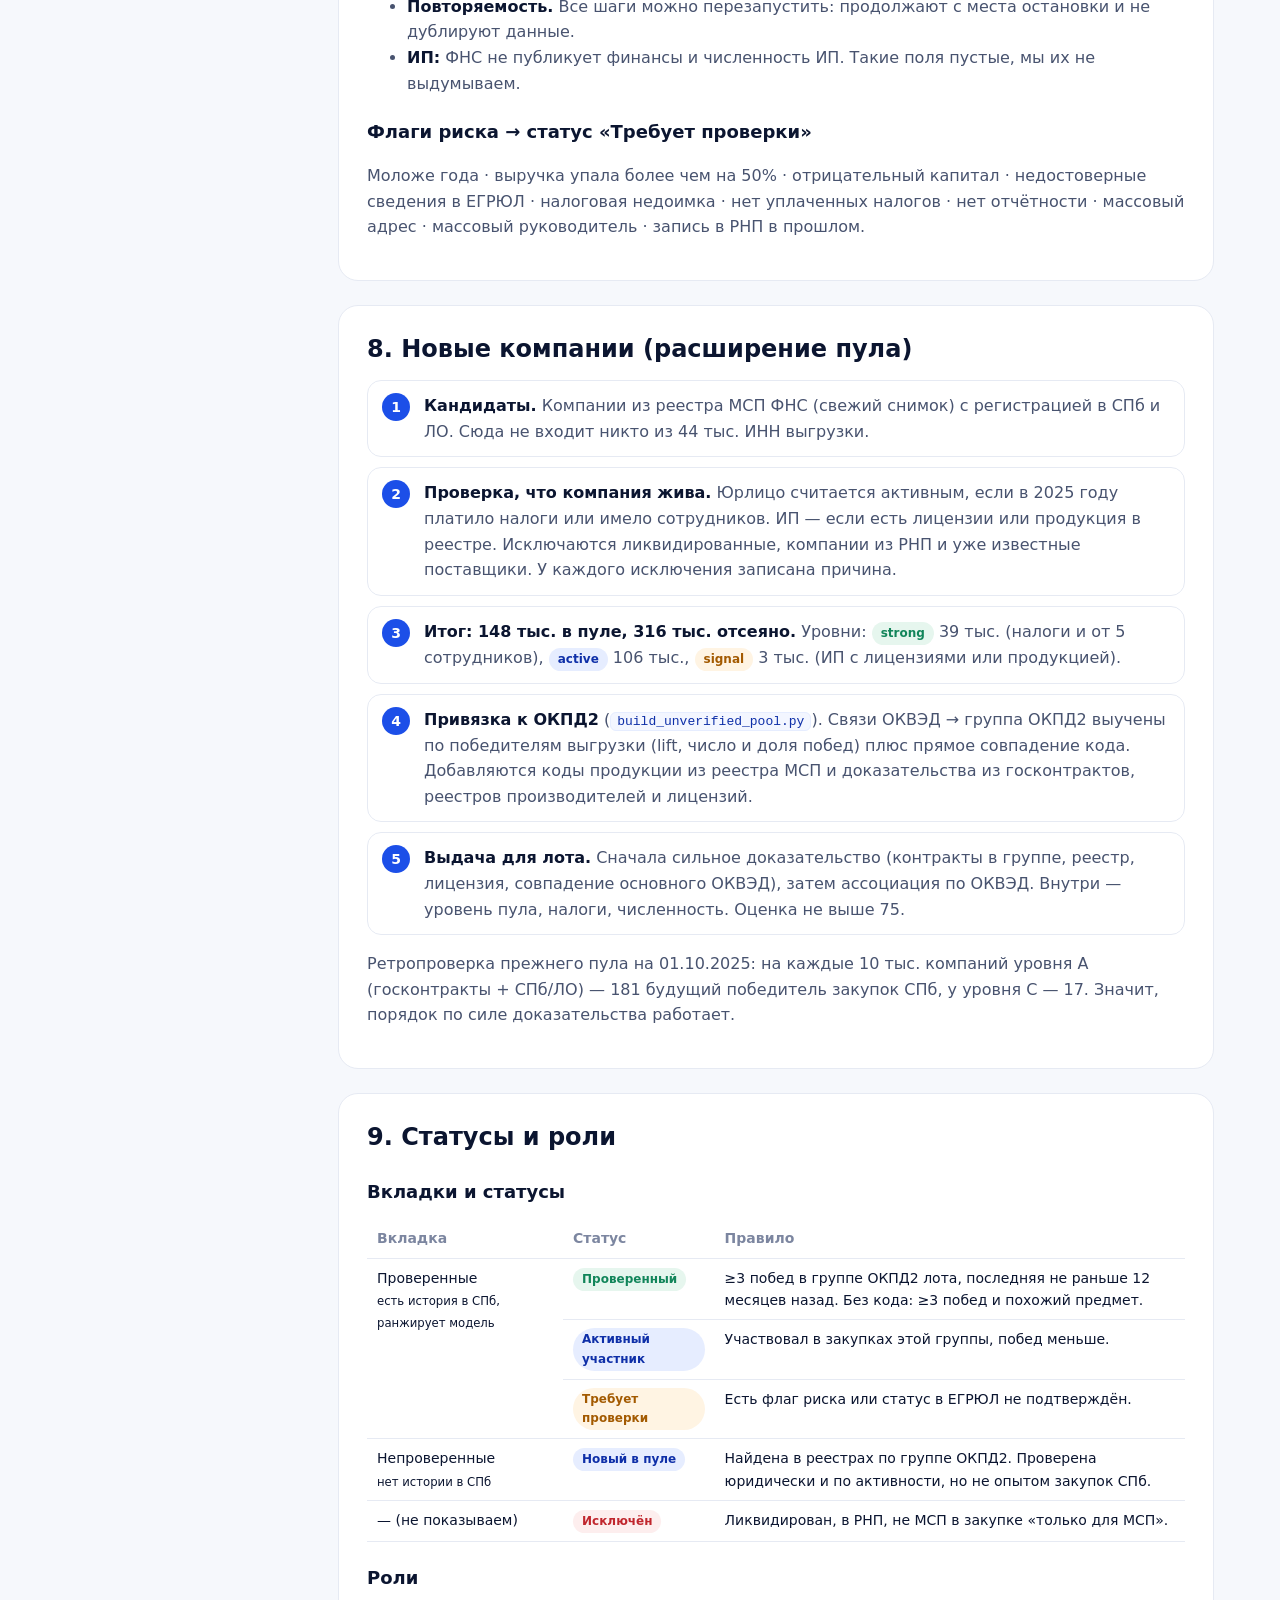
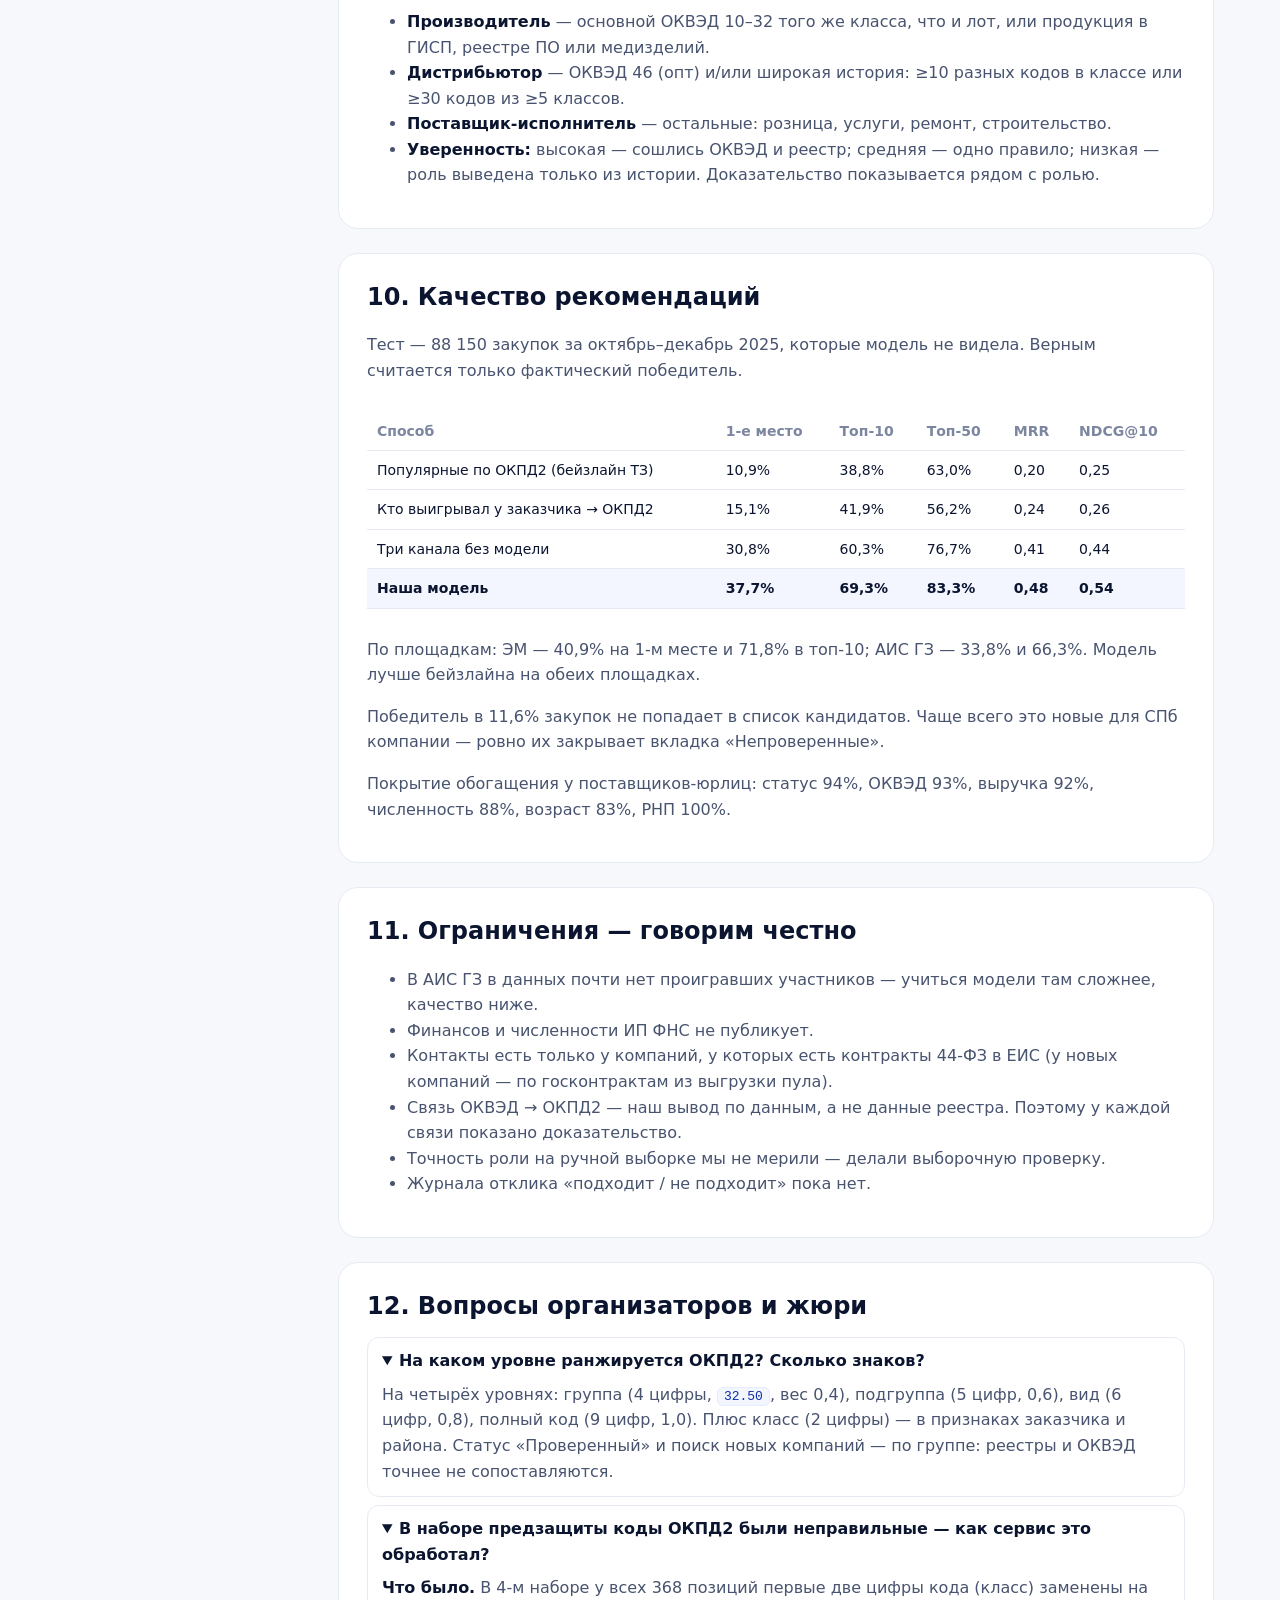
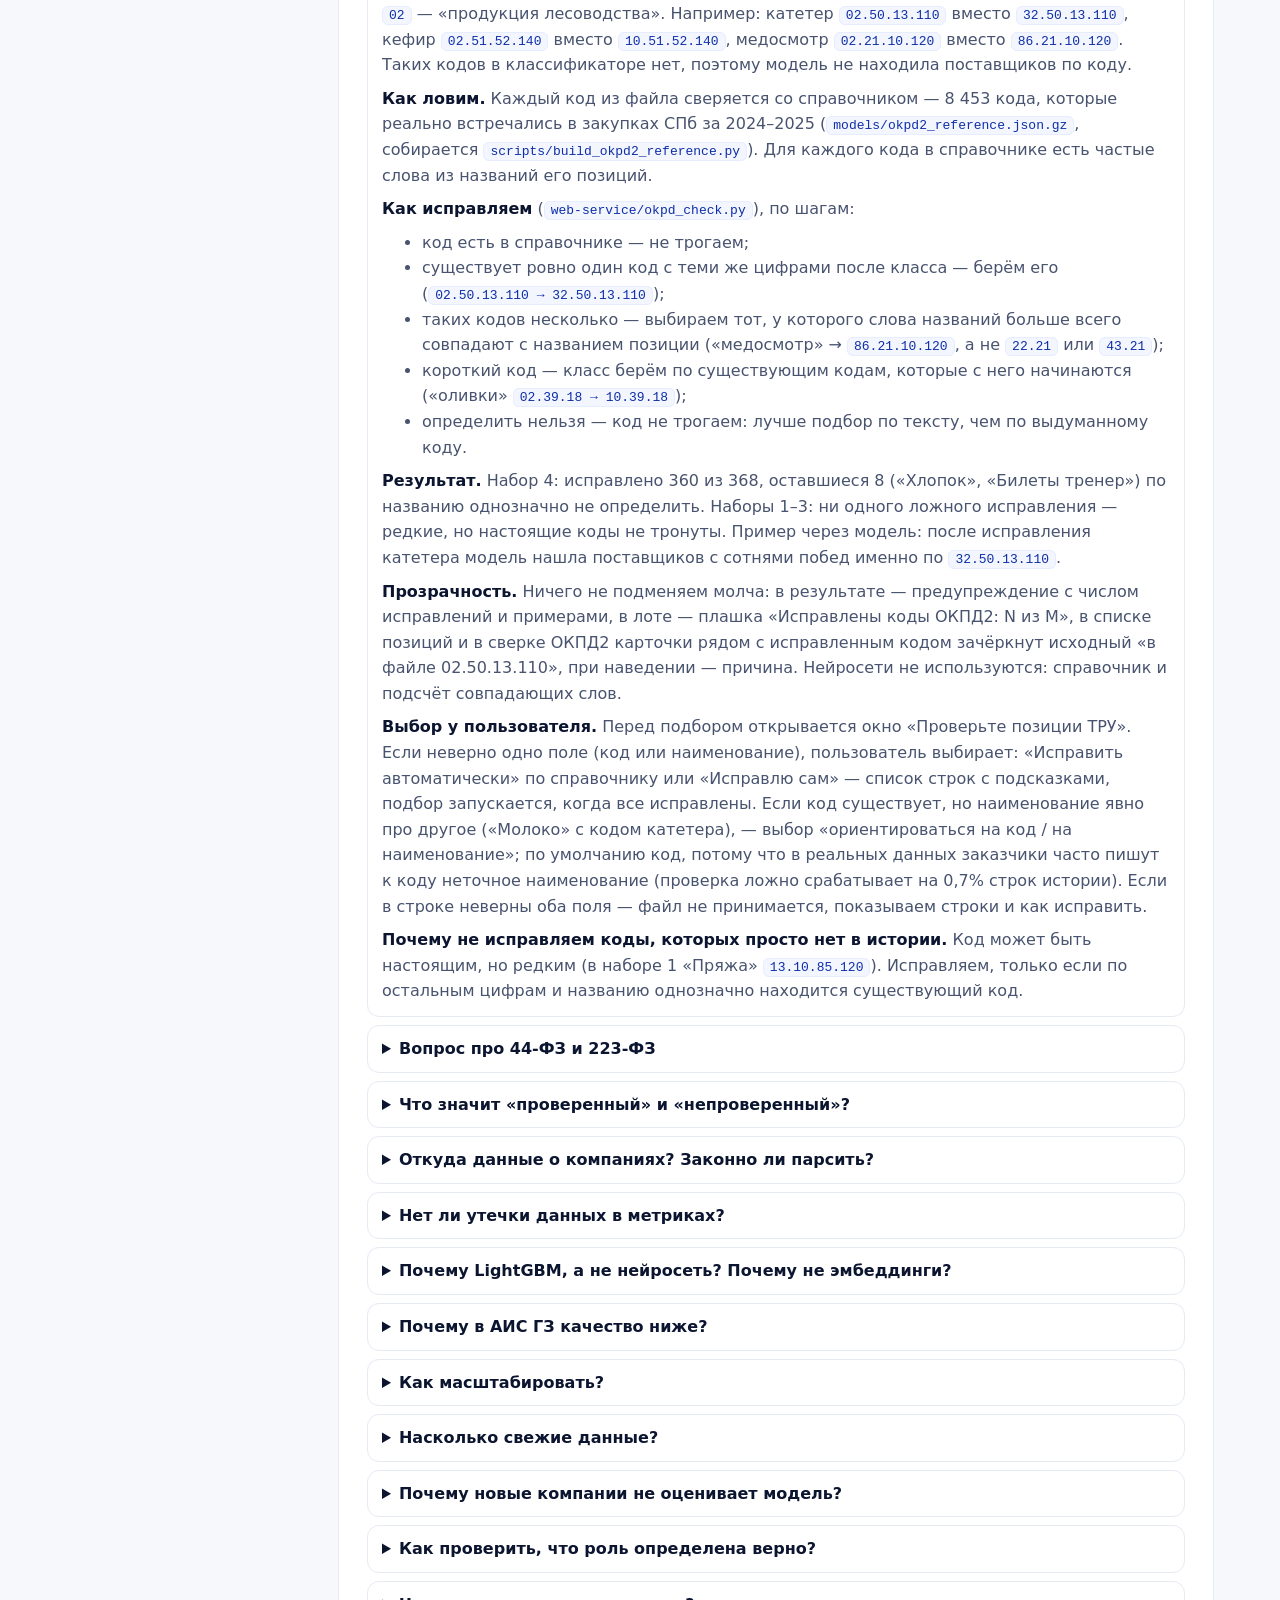
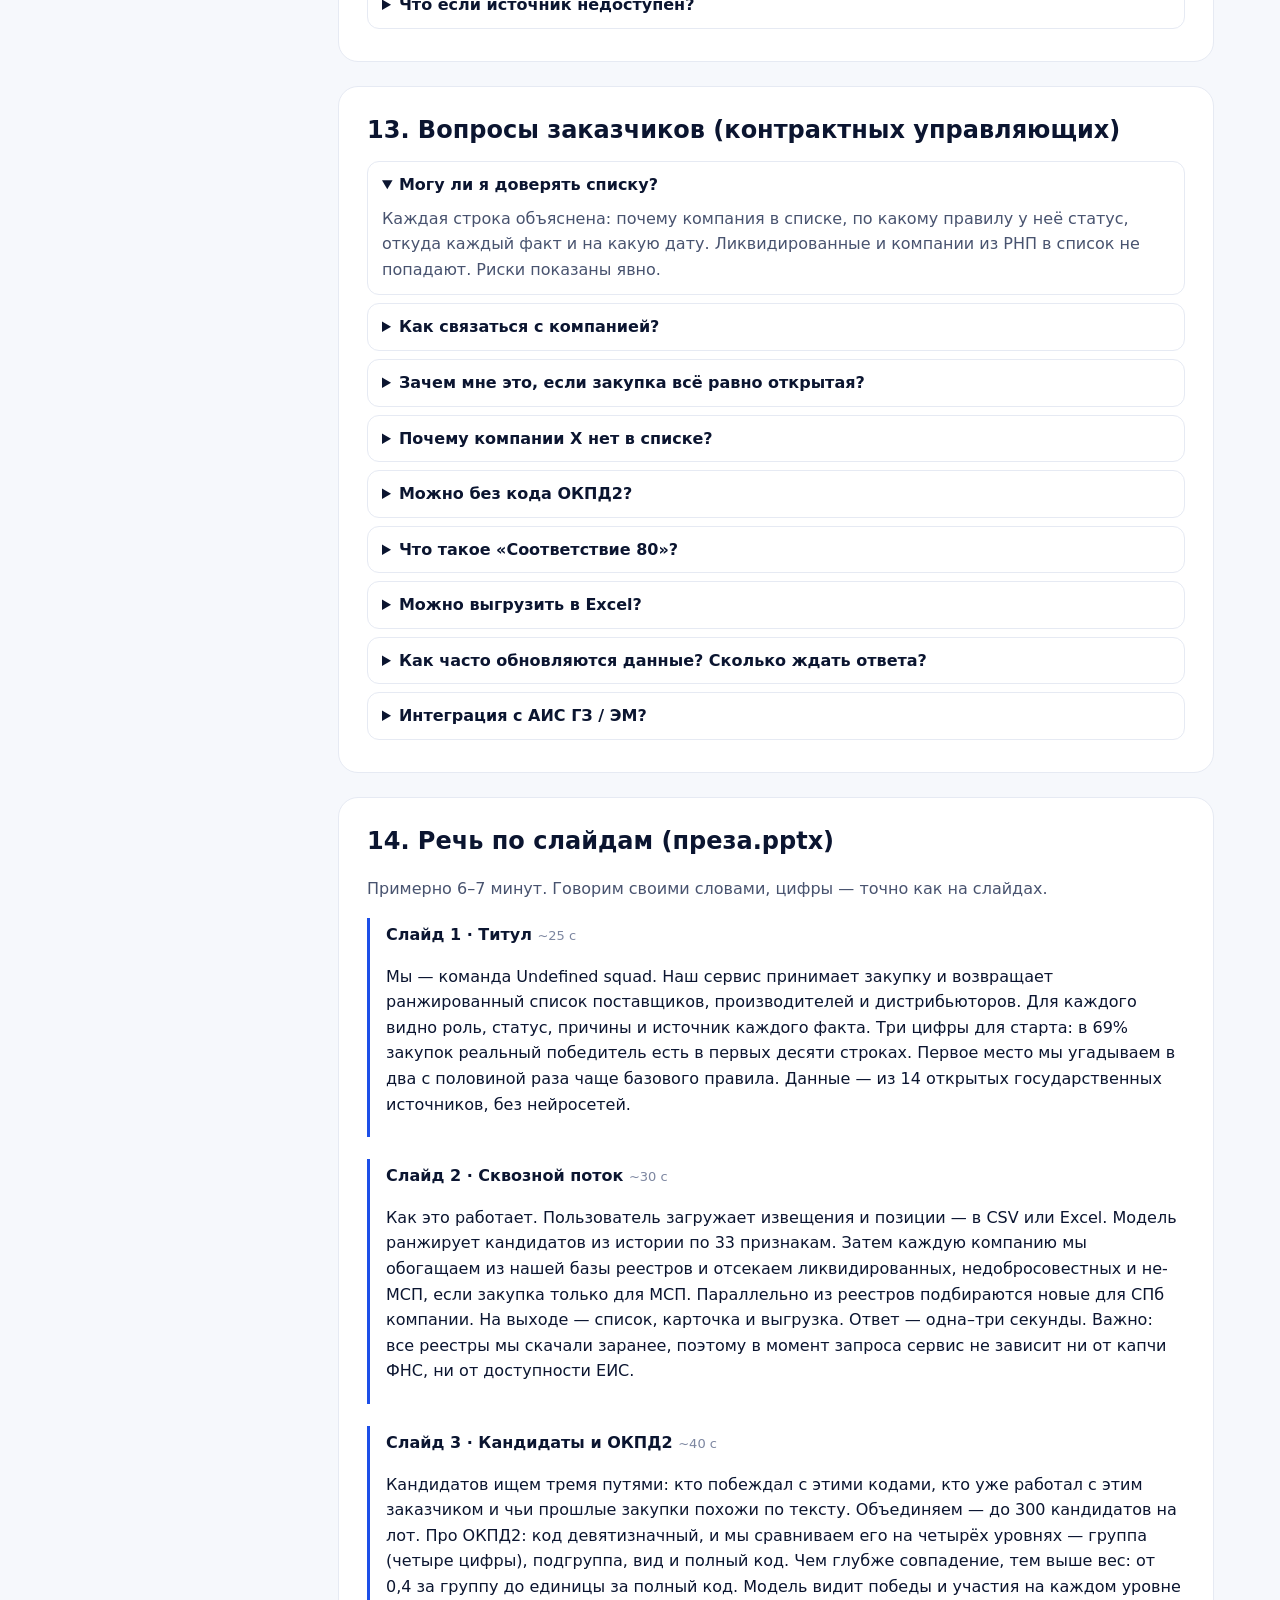
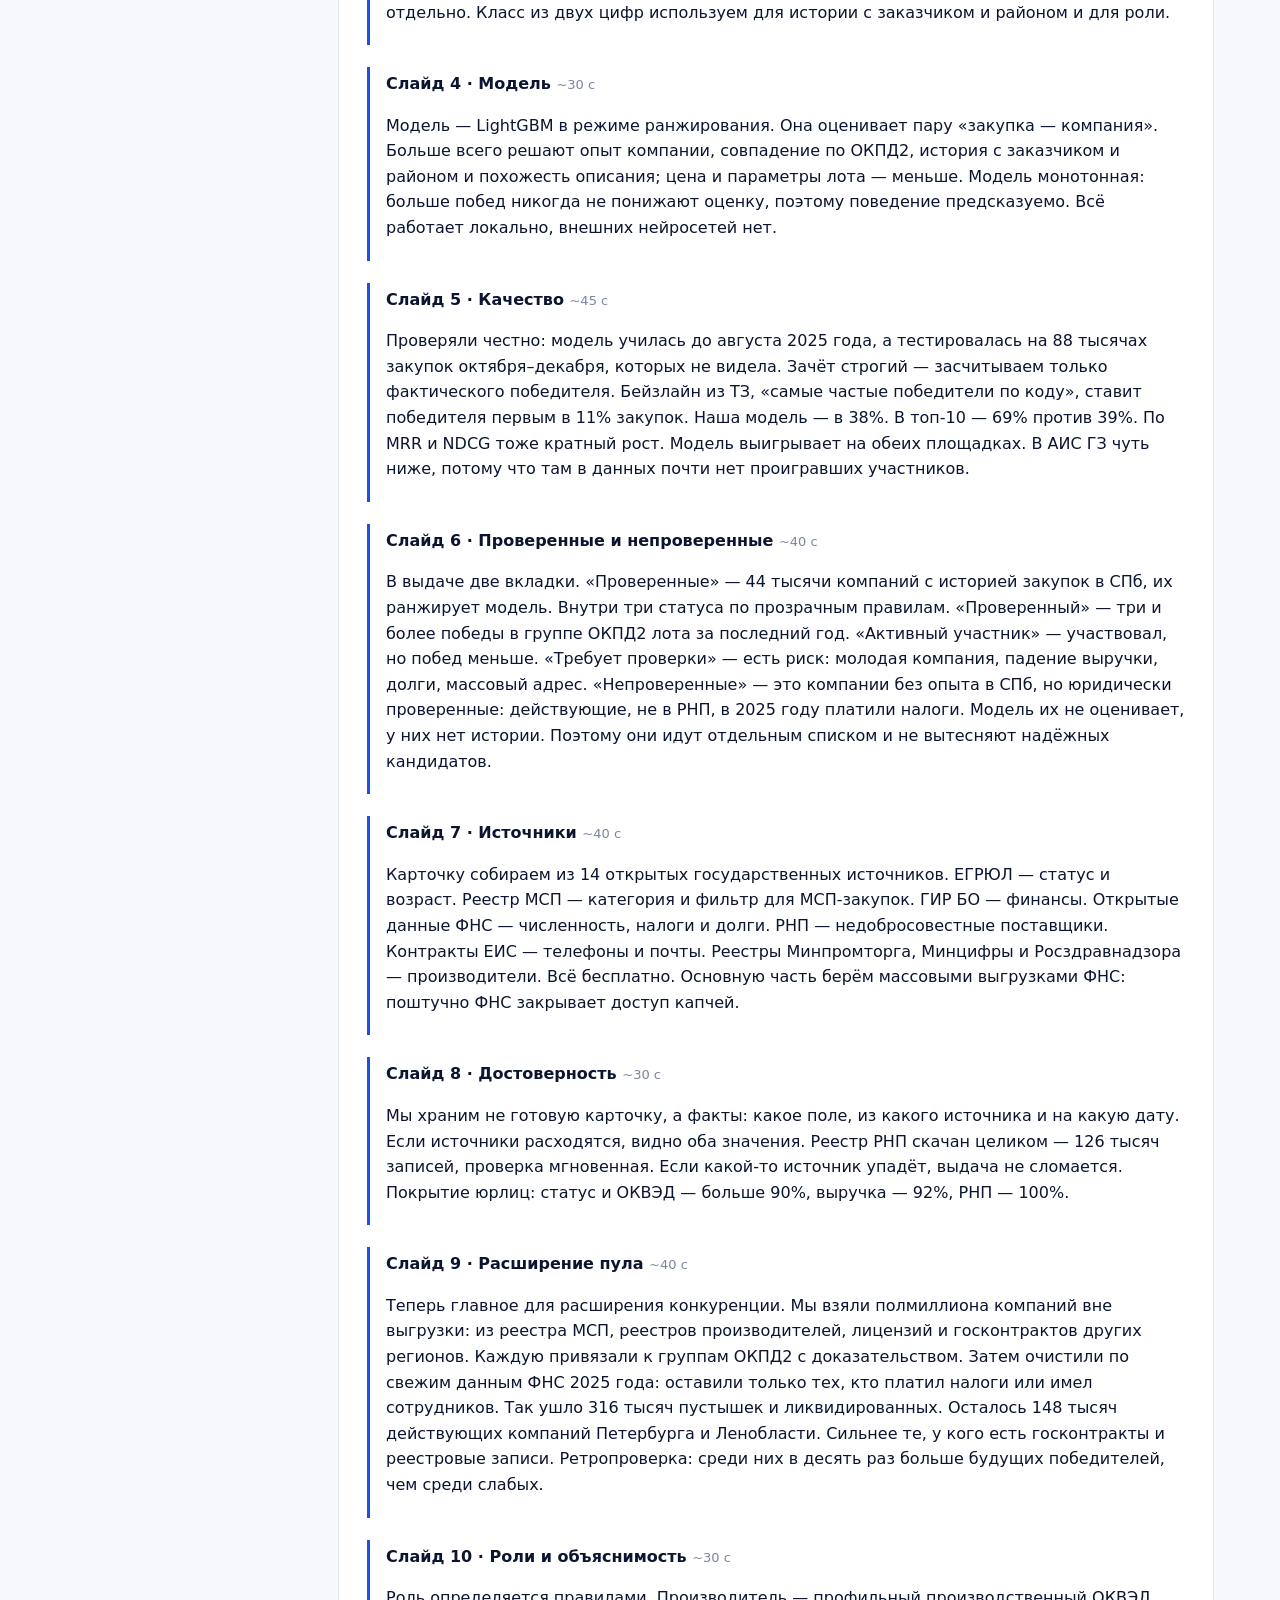
==== commit 1dceb3e3: "feat(web): проверка позиций ТРУ — окно выбора: исправить самому или автоматически После загрузки, до" ====
--- a/docs/project_guide.html
+++ b/docs/project_guide.html
@@ -366,6 +366,7 @@
     </ul>
     <p><strong>Результат.</strong> Набор 4: исправлено 360 из 368, оставшиеся 8 («Хлопок», «Билеты тренер») по названию однозначно не определить. Наборы 1–3: ни одного ложного исправления — редкие, но настоящие коды не тронуты. Пример через модель: после исправления катетера модель нашла поставщиков с сотнями побед именно по <code>32.50.13.110</code>.</p>
     <p><strong>Прозрачность.</strong> Ничего не подменяем молча: в результате — предупреждение с числом исправлений и примерами, в лоте — плашка «Исправлены коды ОКПД2: N из M», в списке позиций и в сверке ОКПД2 карточки рядом с исправленным кодом зачёркнут исходный «в файле 02.50.13.110», при наведении — причина. Нейросети не используются: справочник и подсчёт совпадающих слов.</p>
+    <p><strong>Выбор у пользователя.</strong> Перед подбором открывается окно «Проверьте позиции ТРУ». Если неверно одно поле (код или наименование), пользователь выбирает: «Исправить автоматически» по справочнику или «Исправлю сам» — список строк с подсказками, подбор запускается, когда все исправлены. Если код существует, но наименование явно про другое («Молоко» с кодом катетера), — выбор «ориентироваться на код / на наименование»; по умолчанию код, потому что в реальных данных заказчики часто пишут к коду неточное наименование (проверка ложно срабатывает на 0,7% строк истории). Если в строке неверны оба поля — файл не принимается, показываем строки и как исправить.</p>
     <p><strong>Почему не исправляем коды, которых просто нет в истории.</strong> Код может быть настоящим, но редким (в наборе 1 «Пряжа» <code>13.10.85.120</code>). Исправляем, только если по остальным цифрам и названию однозначно находится существующий код.</p></details>
   <details><summary>Вопрос про 44-ФЗ и 223-ФЗ</summary>
     <ul>
